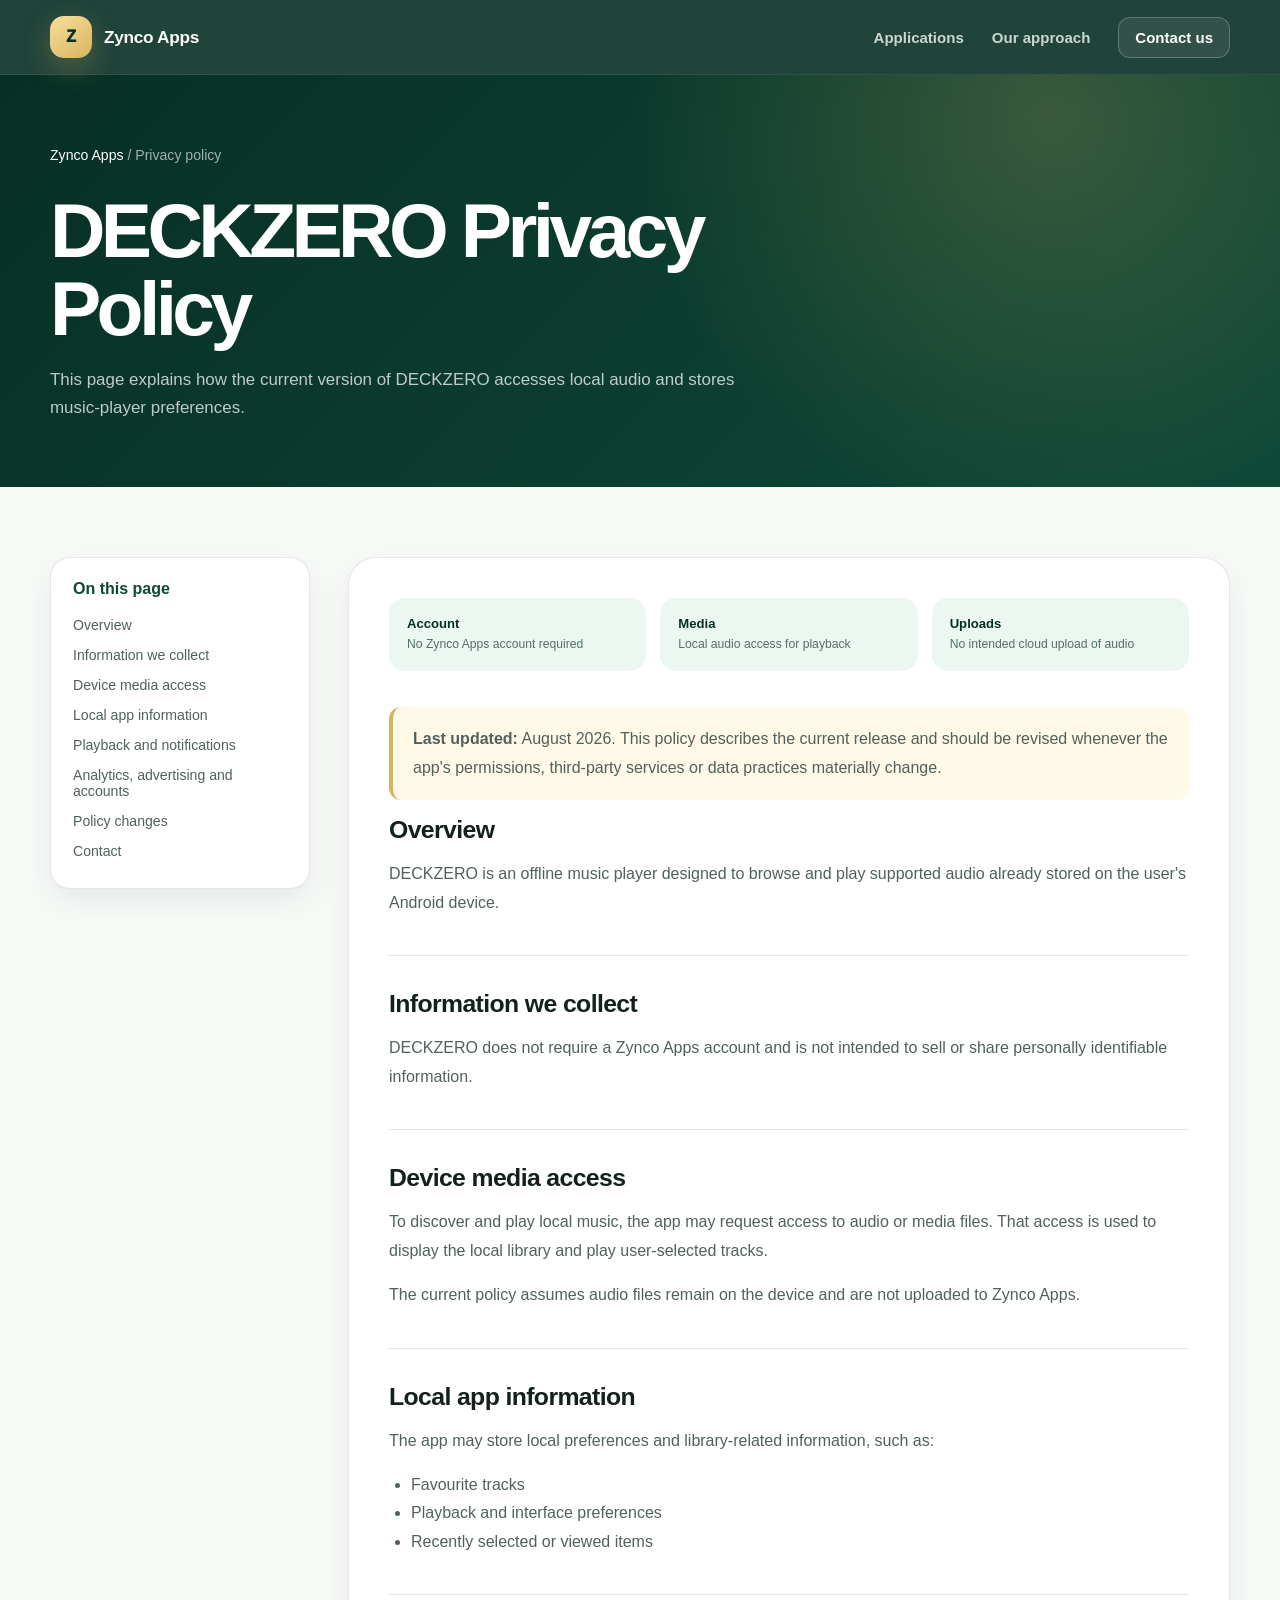
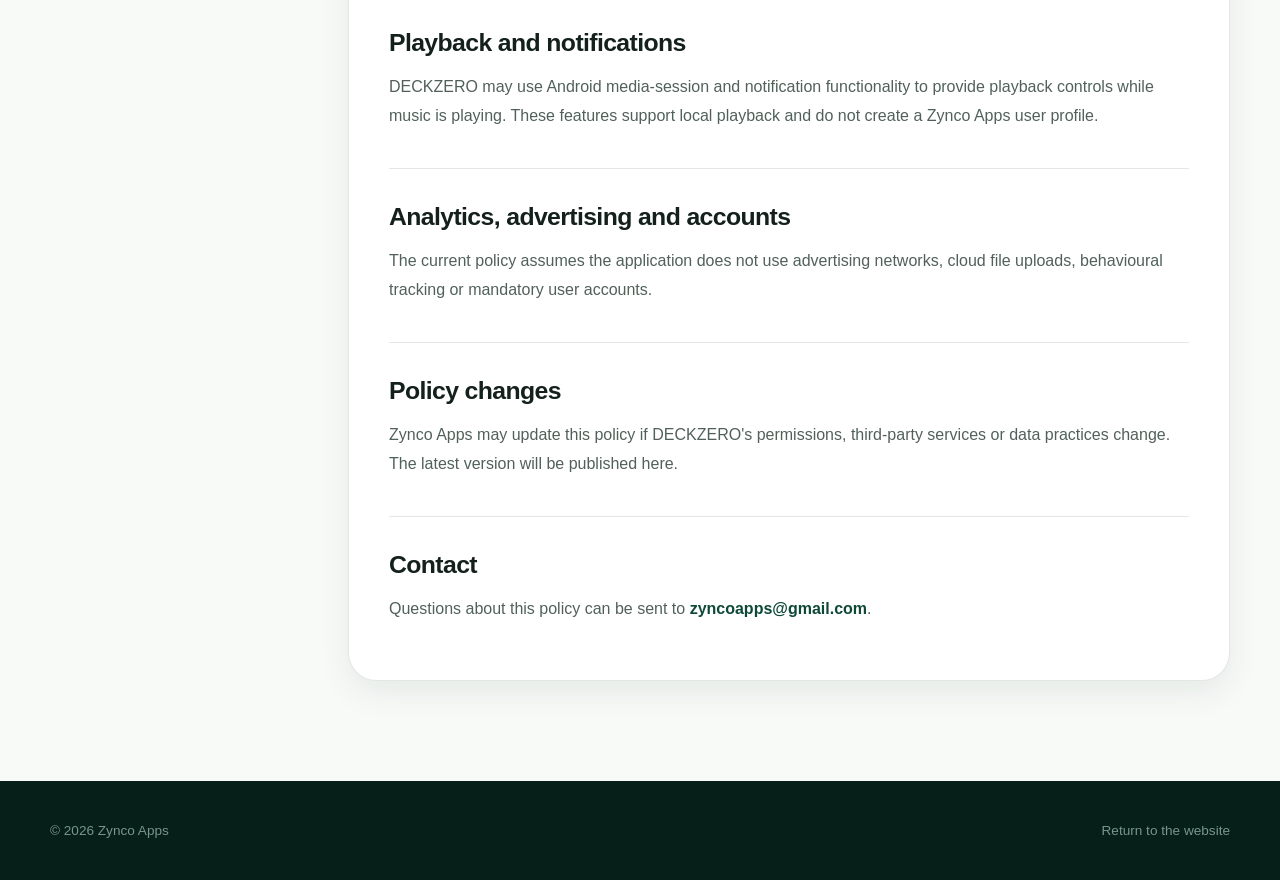
==== deckzero-privacy.html @ dfb7d17c "Create Zynco Apps website" ====
<!DOCTYPE html>
<html lang="en">
<head>
  <meta charset="UTF-8">
  <meta name="viewport" content="width=device-width, initial-scale=1.0">
  <meta name="description" content="Privacy Policy for DECKZERO, published by Zynco Apps.">
  <meta name="theme-color" content="#082f25">
  <title>DECKZERO Privacy Policy | Zynco Apps</title>
  <link rel="stylesheet" href="styles.css">
  <script src="script.js" defer></script>
</head>
<body>
  <header class="site-header">
    <div class="container navbar">
      <a class="brand" href="index.html">
        <span class="brand-mark">Z</span>
        <span class="brand-name">Zynco Apps</span>
      </a>
      <button class="menu-button" type="button" aria-label="Open navigation" aria-expanded="false">☰</button>
      <nav class="nav-links">
        <a href="index.html#apps">Applications</a>
        <a href="index.html#principles">Our approach</a>
        <a class="nav-cta" href="mailto:zyncoapps@gmail.com">Contact us</a>
      </nav>
    </div>
  </header>

  <main>
    <section class="legal-hero">
      <div class="container">
        <div class="breadcrumb"><a href="index.html">Zynco Apps</a> / Privacy policy</div>
        <h1>DECKZERO Privacy Policy</h1>
        <p>This page explains how the current version of DECKZERO accesses local audio and stores music-player preferences.</p>
      </div>
    </section>

    <div class="container legal-layout">
      <aside class="legal-sidebar">
        <strong>On this page</strong>
        <a href="#section-1">Overview</a>
<a href="#section-2">Information we collect</a>
<a href="#section-3">Device media access</a>
<a href="#section-4">Local app information</a>
<a href="#section-5">Playback and notifications</a>
<a href="#section-6">Analytics, advertising and accounts</a>
<a href="#section-7">Policy changes</a>
<a href="#section-8">Contact</a>
      </aside>

      <article class="legal-content">
        <div class="policy-summary">
          <div><strong>Account</strong><span>No Zynco Apps account required</span></div>
<div><strong>Media</strong><span>Local audio access for playback</span></div>
<div><strong>Uploads</strong><span>No intended cloud upload of audio</span></div>
        </div>

        <p class="legal-note">
          <strong>Last updated:</strong> August 2026. This policy describes the current
          release and should be revised whenever the app's permissions, third-party
          services or data practices materially change.
        </p>

        <section id="section-1">
          <h2>Overview</h2>
          
      <p>DECKZERO is an offline music player designed to browse and play supported audio already stored on the user's Android device.</p>
    
        </section>
<section id="section-2">
          <h2>Information we collect</h2>
          
      <p>DECKZERO does not require a Zynco Apps account and is not intended to sell or share personally identifiable information.</p>
    
        </section>
<section id="section-3">
          <h2>Device media access</h2>
          
      <p>To discover and play local music, the app may request access to audio or media files. That access is used to display the local library and play user-selected tracks.</p>
      <p>The current policy assumes audio files remain on the device and are not uploaded to Zynco Apps.</p>
    
        </section>
<section id="section-4">
          <h2>Local app information</h2>
          
      <p>The app may store local preferences and library-related information, such as:</p>
      <ul>
        <li>Favourite tracks</li>
        <li>Playback and interface preferences</li>
        <li>Recently selected or viewed items</li>
      </ul>
    
        </section>
<section id="section-5">
          <h2>Playback and notifications</h2>
          
      <p>DECKZERO may use Android media-session and notification functionality to provide playback controls while music is playing. These features support local playback and do not create a Zynco Apps user profile.</p>
    
        </section>
<section id="section-6">
          <h2>Analytics, advertising and accounts</h2>
          
      <p>The current policy assumes the application does not use advertising networks, cloud file uploads, behavioural tracking or mandatory user accounts.</p>
    
        </section>
<section id="section-7">
          <h2>Policy changes</h2>
          
      <p>Zynco Apps may update this policy if DECKZERO's permissions, third-party services or data practices change. The latest version will be published here.</p>
    
        </section>
<section id="section-8">
          <h2>Contact</h2>
          
      <p>Questions about this policy can be sent to <a class="text-link" href="mailto:zyncoapps@gmail.com">zyncoapps@gmail.com</a>.</p>
    
        </section>
      </article>
    </div>
  </main>

  <footer class="site-footer">
    <div class="container footer-bottom" style="margin-top:0;padding-top:0;border-top:0;">
      <span>© 2026 Zynco Apps</span>
      <span><a href="index.html" style="color:inherit;text-decoration:none;">Return to the website</a></span>
    </div>
  </footer>
</body>
</html>
---- styles.css ----
:root {
  --ink: #14201c;
  --ink-soft: #51615a;
  --paper: #f8faf8;
  --paper-alt: #eef4f0;
  --white: #ffffff;
  --forest: #0e4938;
  --forest-deep: #082f25;
  --mint: #cfeee0;
  --mint-strong: #72c9a4;
  --gold: #d8b45f;
  --gold-soft: #f5e8c4;
  --purple: #7651d1;
  --purple-soft: #e7defd;
  --line: rgba(20, 32, 28, 0.11);
  --shadow-sm: 0 12px 32px rgba(11, 50, 38, 0.08);
  --shadow-lg: 0 30px 80px rgba(11, 50, 38, 0.16);
  --radius-sm: 16px;
  --radius-md: 26px;
  --radius-lg: 38px;
  --container: 1180px;
}

* {
  box-sizing: border-box;
}

html {
  scroll-behavior: smooth;
}

body {
  margin: 0;
  color: var(--ink);
  background: var(--paper);
  font-family:
    Inter, ui-sans-serif, -apple-system, BlinkMacSystemFont, "Segoe UI",
    Roboto, Helvetica, Arial, sans-serif;
  -webkit-font-smoothing: antialiased;
}

body.menu-open {
  overflow: hidden;
}

img {
  max-width: 100%;
  display: block;
}

a {
  color: inherit;
}

button,
a {
  -webkit-tap-highlight-color: transparent;
}

.container {
  width: min(var(--container), calc(100% - 40px));
  margin-inline: auto;
}

.announcement {
  padding: 10px 20px;
  color: #f5fff9;
  background: var(--forest-deep);
  text-align: center;
  font-size: 0.84rem;
  letter-spacing: 0.01em;
}

.announcement strong {
  color: #ffe6a0;
}

.site-header {
  position: sticky;
  top: 0;
  z-index: 50;
  border-bottom: 1px solid rgba(255, 255, 255, 0.08);
  background: rgba(8, 47, 37, 0.9);
  backdrop-filter: blur(18px);
}

.navbar {
  min-height: 74px;
  display: flex;
  align-items: center;
  justify-content: space-between;
  gap: 28px;
}

.brand {
  display: inline-flex;
  align-items: center;
  gap: 12px;
  color: white;
  text-decoration: none;
  font-weight: 850;
  letter-spacing: -0.02em;
}

.brand-mark {
  width: 42px;
  height: 42px;
  display: grid;
  place-items: center;
  border-radius: 14px;
  color: var(--forest-deep);
  background: linear-gradient(145deg, #f7df9b, var(--gold));
  box-shadow: 0 10px 28px rgba(216, 180, 95, 0.28);
  font-weight: 950;
}

.brand-name {
  font-size: 1.08rem;
}

.nav-links {
  display: flex;
  align-items: center;
  gap: 28px;
}

.nav-links a {
  color: rgba(255, 255, 255, 0.78);
  text-decoration: none;
  font-size: 0.94rem;
  font-weight: 650;
}

.nav-links a:hover,
.nav-links a:focus-visible {
  color: white;
}

.nav-cta {
  padding: 11px 16px;
  border: 1px solid rgba(255, 255, 255, 0.22);
  border-radius: 12px;
  color: white !important;
  background: rgba(255, 255, 255, 0.08);
}

.menu-button {
  display: none;
  width: 44px;
  height: 44px;
  border: 1px solid rgba(255, 255, 255, 0.18);
  border-radius: 12px;
  color: white;
  background: rgba(255, 255, 255, 0.06);
  cursor: pointer;
}

.hero {
  position: relative;
  overflow: hidden;
  min-height: 720px;
  padding: 96px 0 88px;
  color: white;
  background:
    radial-gradient(circle at 82% 18%, rgba(216, 180, 95, 0.22), transparent 26rem),
    radial-gradient(circle at 8% 82%, rgba(114, 201, 164, 0.18), transparent 30rem),
    linear-gradient(135deg, #082f25 0%, #0d4938 55%, #0a3b2e 100%);
}

.hero::before,
.hero::after {
  content: "";
  position: absolute;
  border-radius: 999px;
  pointer-events: none;
}

.hero::before {
  width: 520px;
  height: 520px;
  right: -270px;
  top: -180px;
  border: 1px solid rgba(255, 255, 255, 0.1);
  box-shadow:
    0 0 0 70px rgba(255, 255, 255, 0.025),
    0 0 0 140px rgba(255, 255, 255, 0.018);
}

.hero::after {
  width: 340px;
  height: 340px;
  left: -190px;
  bottom: -190px;
  background: rgba(114, 201, 164, 0.09);
}

.hero-grid {
  position: relative;
  z-index: 2;
  display: grid;
  grid-template-columns: minmax(0, 1.05fr) minmax(430px, 0.95fr);
  gap: 70px;
  align-items: center;
}

.kicker {
  display: inline-flex;
  align-items: center;
  gap: 9px;
  padding: 9px 13px;
  border: 1px solid rgba(255, 255, 255, 0.16);
  border-radius: 999px;
  color: #e8fff4;
  background: rgba(255, 255, 255, 0.07);
  font-size: 0.8rem;
  font-weight: 750;
  letter-spacing: 0.08em;
  text-transform: uppercase;
}

.kicker-dot {
  width: 8px;
  height: 8px;
  border-radius: 50%;
  background: #7de1b7;
  box-shadow: 0 0 0 5px rgba(125, 225, 183, 0.12);
}

.hero h1 {
  max-width: 720px;
  margin: 25px 0 22px;
  font-size: clamp(3.2rem, 7vw, 6.35rem);
  line-height: 0.98;
  letter-spacing: -0.065em;
}

.hero h1 span {
  color: #f3d98d;
}

.hero-copy {
  max-width: 670px;
  margin: 0;
  color: rgba(246, 255, 251, 0.75);
  font-size: clamp(1.04rem, 1.5vw, 1.22rem);
  line-height: 1.78;
}

.hero-actions {
  display: flex;
  flex-wrap: wrap;
  gap: 14px;
  margin-top: 34px;
}

.button {
  min-height: 52px;
  display: inline-flex;
  align-items: center;
  justify-content: center;
  gap: 10px;
  padding: 0 21px;
  border-radius: 14px;
  border: 1px solid transparent;
  text-decoration: none;
  font-weight: 800;
  transition: transform 180ms ease, box-shadow 180ms ease, background 180ms ease;
}

.button:hover {
  transform: translateY(-2px);
}

.button-primary {
  color: var(--forest-deep);
  background: linear-gradient(145deg, #f4df9e, var(--gold));
  box-shadow: 0 16px 34px rgba(216, 180, 95, 0.22);
}

.button-secondary {
  color: white;
  border-color: rgba(255, 255, 255, 0.2);
  background: rgba(255, 255, 255, 0.07);
}

.button-dark {
  color: white;
  background: var(--forest);
  box-shadow: var(--shadow-sm);
}

.hero-proof {
  display: flex;
  flex-wrap: wrap;
  gap: 18px 30px;
  margin-top: 38px;
  color: rgba(255, 255, 255, 0.68);
  font-size: 0.88rem;
  font-weight: 650;
}

.hero-proof span {
  display: inline-flex;
  align-items: center;
  gap: 8px;
}

.hero-proof span::before {
  content: "✓";
  width: 21px;
  height: 21px;
  display: grid;
  place-items: center;
  border-radius: 50%;
  color: var(--forest-deep);
  background: #84deb9;
  font-size: 0.72rem;
  font-weight: 900;
}

.device-stage {
  position: relative;
  min-height: 590px;
}

.glow-card {
  position: absolute;
  inset: 34px 12px 20px 35px;
  border: 1px solid rgba(255, 255, 255, 0.12);
  border-radius: 48px;
  background:
    linear-gradient(145deg, rgba(255, 255, 255, 0.13), rgba(255, 255, 255, 0.025)),
    repeating-linear-gradient(120deg, transparent 0 30px, rgba(255, 255, 255, 0.022) 30px 32px);
  box-shadow: 0 34px 90px rgba(0, 0, 0, 0.28);
}

.phone {
  position: absolute;
  width: 245px;
  height: 506px;
  padding: 11px;
  border-radius: 38px;
  background: #101714;
  box-shadow: 0 34px 68px rgba(0, 0, 0, 0.36);
}

.phone::before {
  content: "";
  position: absolute;
  top: 8px;
  left: 50%;
  width: 82px;
  height: 20px;
  transform: translateX(-50%);
  border-radius: 0 0 15px 15px;
  background: #101714;
  z-index: 5;
}

.phone-screen {
  width: 100%;
  height: 100%;
  overflow: hidden;
  border-radius: 29px;
  background: white;
}

.phone-quran {
  left: 8px;
  top: 22px;
  transform: rotate(-6deg);
  z-index: 3;
}

.phone-music {
  right: 0;
  bottom: 4px;
  transform: rotate(7deg);
  z-index: 4;
}

.quran-screen {
  height: 100%;
  color: #1d2b26;
  background: linear-gradient(180deg, #f4fbf7 0%, #ecf6f1 100%);
}

.app-bar {
  min-height: 68px;
  display: flex;
  align-items: center;
  justify-content: space-between;
  padding: 22px 18px 10px;
  color: white;
  background: var(--forest);
  font-size: 0.78rem;
  font-weight: 800;
}

.app-bar small {
  display: block;
  margin-top: 3px;
  color: rgba(255, 255, 255, 0.7);
  font-weight: 550;
}

.round-action {
  width: 32px;
  height: 32px;
  display: grid;
  place-items: center;
  border-radius: 10px;
  background: rgba(255, 255, 255, 0.13);
}

.quran-body {
  padding: 18px;
}

.continue-card {
  padding: 16px;
  border-radius: 18px;
  color: white;
  background:
    radial-gradient(circle at 100% 0%, rgba(255, 255, 255, 0.18), transparent 50%),
    linear-gradient(135deg, #0f5b45, #0b3f31);
}

.continue-card small {
  color: rgba(255, 255, 255, 0.72);
}

.continue-card strong {
  display: block;
  margin: 6px 0 12px;
  font-size: 1.02rem;
}

.progress-track {
  height: 6px;
  overflow: hidden;
  border-radius: 999px;
  background: rgba(255, 255, 255, 0.18);
}

.progress-track span {
  display: block;
  width: 62%;
  height: 100%;
  border-radius: inherit;
  background: #f2d386;
}

.quran-tabs {
  display: grid;
  grid-template-columns: repeat(3, 1fr);
  gap: 7px;
  margin: 16px 0;
}

.quran-tabs span {
  padding: 9px 4px;
  border-radius: 10px;
  text-align: center;
  color: #688078;
  background: white;
  font-size: 0.68rem;
  font-weight: 800;
}

.quran-tabs span:first-child {
  color: white;
  background: var(--forest);
}

.surah-row {
  display: grid;
  grid-template-columns: 34px 1fr auto;
  gap: 10px;
  align-items: center;
  padding: 12px 4px;
  border-bottom: 1px solid #dde9e3;
}

.surah-num {
  width: 30px;
  height: 30px;
  display: grid;
  place-items: center;
  border-radius: 9px;
  color: var(--forest);
  background: #dcefe6;
  font-size: 0.69rem;
  font-weight: 900;
}

.surah-row strong {
  display: block;
  font-size: 0.75rem;
}

.surah-row small {
  color: #84958f;
  font-size: 0.61rem;
}

.arabic-chip {
  color: var(--forest);
  font-size: 0.69rem;
  font-weight: 800;
}

.music-screen {
  position: relative;
  height: 100%;
  overflow: hidden;
  color: white;
  background:
    radial-gradient(circle at 30% 8%, rgba(143, 98, 255, 0.5), transparent 45%),
    linear-gradient(180deg, #24183e 0%, #120f20 66%, #0d0b14 100%);
}

.music-screen::after {
  content: "";
  position: absolute;
  inset: 0;
  background: linear-gradient(transparent 55%, rgba(0, 0, 0, 0.16));
  pointer-events: none;
}

.music-header {
  position: relative;
  z-index: 2;
  display: flex;
  justify-content: space-between;
  padding: 24px 18px 0;
  color: rgba(255, 255, 255, 0.8);
  font-size: 0.68rem;
  font-weight: 750;
}

.album-cover {
  position: relative;
  z-index: 2;
  width: 176px;
  height: 176px;
  margin: 28px auto 24px;
  display: grid;
  place-items: center;
  border-radius: 24px;
  background:
    radial-gradient(circle at 26% 22%, #ffcf6b, transparent 34%),
    linear-gradient(145deg, #8b5cf6, #ec4899 50%, #f97316);
  box-shadow: 0 24px 54px rgba(0, 0, 0, 0.42);
}

.album-cover::before {
  content: "";
  width: 92px;
  height: 92px;
  border: 18px solid rgba(255, 255, 255, 0.88);
  border-radius: 50%;
  box-shadow: inset 0 0 0 12px rgba(27, 16, 46, 0.55);
}

.track-info {
  position: relative;
  z-index: 2;
  padding: 0 22px;
  text-align: center;
}

.track-info strong {
  display: block;
  font-size: 1.12rem;
}

.track-info span {
  display: block;
  margin-top: 6px;
  color: rgba(255, 255, 255, 0.6);
  font-size: 0.72rem;
}

.music-progress {
  position: relative;
  z-index: 2;
  margin: 24px 22px 0;
}

.music-progress .bar {
  height: 4px;
  border-radius: 999px;
  background: rgba(255, 255, 255, 0.18);
}

.music-progress .bar span {
  display: block;
  width: 46%;
  height: 100%;
  border-radius: inherit;
  background: white;
}

.time-row {
  display: flex;
  justify-content: space-between;
  margin-top: 7px;
  color: rgba(255, 255, 255, 0.48);
  font-size: 0.58rem;
}

.player-controls {
  position: relative;
  z-index: 2;
  display: flex;
  align-items: center;
  justify-content: center;
  gap: 24px;
  margin-top: 18px;
  font-size: 1.15rem;
}

.player-controls .play {
  width: 56px;
  height: 56px;
  display: grid;
  place-items: center;
  border-radius: 50%;
  color: #151020;
  background: white;
  font-size: 1.35rem;
}

.floating-badge {
  position: absolute;
  z-index: 8;
  display: flex;
  align-items: center;
  gap: 10px;
  padding: 12px 15px;
  border: 1px solid rgba(255, 255, 255, 0.16);
  border-radius: 16px;
  color: white;
  background: rgba(7, 30, 24, 0.78);
  backdrop-filter: blur(14px);
  box-shadow: 0 18px 35px rgba(0, 0, 0, 0.2);
  font-size: 0.76rem;
  font-weight: 750;
}

.floating-badge strong {
  display: block;
}

.floating-badge small {
  display: block;
  margin-top: 2px;
  color: rgba(255, 255, 255, 0.58);
  font-weight: 550;
}

.badge-one {
  left: -8px;
  bottom: 28px;
}

.badge-two {
  right: -12px;
  top: 92px;
}

.badge-icon {
  width: 34px;
  height: 34px;
  display: grid;
  place-items: center;
  border-radius: 11px;
  color: var(--forest-deep);
  background: #f3d98d;
  font-size: 1rem;
}

.trust-strip {
  position: relative;
  z-index: 5;
  margin-top: -44px;
}

.trust-panel {
  display: grid;
  grid-template-columns: repeat(4, 1fr);
  gap: 1px;
  overflow: hidden;
  border: 1px solid var(--line);
  border-radius: 22px;
  background: var(--line);
  box-shadow: var(--shadow-lg);
}

.trust-item {
  min-height: 116px;
  padding: 24px;
  background: white;
}

.trust-item strong {
  display: block;
  color: var(--forest);
  font-size: 1.05rem;
}

.trust-item span {
  display: block;
  margin-top: 8px;
  color: var(--ink-soft);
  font-size: 0.88rem;
  line-height: 1.55;
}

.section {
  padding: 104px 0;
}

.section-soft {
  background: var(--paper-alt);
}

.section-heading {
  max-width: 760px;
  margin-bottom: 50px;
}

.section-label {
  display: inline-block;
  margin-bottom: 14px;
  color: var(--forest);
  font-size: 0.77rem;
  font-weight: 850;
  letter-spacing: 0.12em;
  text-transform: uppercase;
}

.section-heading h2 {
  margin: 0;
  font-size: clamp(2.25rem, 4.5vw, 4.15rem);
  line-height: 1.06;
  letter-spacing: -0.055em;
}

.section-heading p {
  max-width: 690px;
  margin: 18px 0 0;
  color: var(--ink-soft);
  font-size: 1.07rem;
  line-height: 1.75;
}

.showcase-list {
  display: grid;
  gap: 34px;
}

.app-showcase {
  display: grid;
  grid-template-columns: 0.86fr 1.14fr;
  gap: 60px;
  align-items: center;
  min-height: 540px;
  padding: 56px;
  border: 1px solid var(--line);
  border-radius: var(--radius-lg);
  background: white;
  box-shadow: var(--shadow-sm);
}

.app-showcase.reverse {
  grid-template-columns: 1.14fr 0.86fr;
}

.app-showcase.reverse .app-visual {
  order: 2;
}

.app-showcase.reverse .app-content {
  order: 1;
}

.app-visual {
  position: relative;
  min-height: 430px;
  overflow: hidden;
  border-radius: 31px;
}

.app-visual-quran {
  background:
    radial-gradient(circle at 70% 16%, rgba(255, 255, 255, 0.3), transparent 32%),
    linear-gradient(145deg, #0b4c3a, #0d6b4f);
}

.app-visual-music {
  background:
    radial-gradient(circle at 16% 14%, rgba(255, 255, 255, 0.25), transparent 34%),
    linear-gradient(145deg, #3d286f, #171120 72%);
}

.app-visual::before {
  content: "";
  position: absolute;
  width: 260px;
  height: 260px;
  right: -110px;
  bottom: -120px;
  border-radius: 50%;
  border: 34px solid rgba(255, 255, 255, 0.08);
}

.tilted-device {
  position: absolute;
  width: 215px;
  height: 425px;
  left: 50%;
  top: 50%;
  padding: 9px;
  transform: translate(-50%, -50%) rotate(-4deg);
  border-radius: 34px;
  background: #111915;
  box-shadow: 0 28px 55px rgba(0, 0, 0, 0.28);
}

.app-visual-music .tilted-device {
  transform: translate(-50%, -50%) rotate(5deg);
}

.tilted-device .phone-screen {
  border-radius: 26px;
}

.visual-icon {
  position: absolute;
  left: 34px;
  top: 34px;
  width: 82px;
  height: 82px;
  padding: 7px;
  border-radius: 22px;
  background: rgba(255, 255, 255, 0.96);
  box-shadow: 0 18px 40px rgba(0, 0, 0, 0.17);
}

.visual-icon img {
  width: 100%;
  height: 100%;
  object-fit: cover;
  border-radius: 17px;
}

.visual-chip {
  position: absolute;
  right: 26px;
  bottom: 30px;
  padding: 10px 14px;
  border-radius: 999px;
  color: white;
  background: rgba(0, 0, 0, 0.25);
  backdrop-filter: blur(12px);
  font-size: 0.76rem;
  font-weight: 800;
}

.app-meta {
  display: flex;
  align-items: center;
  flex-wrap: wrap;
  gap: 10px;
  margin-bottom: 18px;
}

.status-pill,
.platform-pill {
  display: inline-flex;
  align-items: center;
  min-height: 34px;
  padding: 0 12px;
  border-radius: 999px;
  font-size: 0.76rem;
  font-weight: 800;
}

.status-pill {
  color: #165d45;
  background: #ddf4e9;
}

.platform-pill {
  color: #52436f;
  background: #eee8fa;
}

.app-content h3 {
  margin: 0;
  font-size: clamp(2.1rem, 4vw, 3.6rem);
  letter-spacing: -0.05em;
}

.app-content > p {
  max-width: 620px;
  margin: 18px 0 0;
  color: var(--ink-soft);
  font-size: 1.05rem;
  line-height: 1.8;
}

.feature-grid {
  display: grid;
  grid-template-columns: repeat(2, minmax(0, 1fr));
  gap: 13px;
  margin-top: 28px;
}

.feature {
  display: flex;
  gap: 11px;
  align-items: flex-start;
  padding: 15px;
  border: 1px solid var(--line);
  border-radius: 15px;
  background: #fbfdfb;
}

.feature-icon {
  width: 31px;
  height: 31px;
  flex: 0 0 auto;
  display: grid;
  place-items: center;
  border-radius: 10px;
  color: var(--forest);
  background: var(--mint);
  font-size: 0.86rem;
  font-weight: 900;
}

.feature strong {
  display: block;
  font-size: 0.9rem;
}

.feature span {
  display: block;
  margin-top: 4px;
  color: var(--ink-soft);
  font-size: 0.77rem;
  line-height: 1.45;
}

.app-actions {
  display: flex;
  flex-wrap: wrap;
  align-items: center;
  gap: 20px;
  margin-top: 30px;
}

.text-link {
  color: var(--forest);
  text-decoration: none;
  font-weight: 800;
}

.text-link:hover {
  text-decoration: underline;
}

.principles-grid {
  display: grid;
  grid-template-columns: repeat(3, minmax(0, 1fr));
  gap: 22px;
}

.principle {
  min-height: 230px;
  padding: 30px;
  border: 1px solid var(--line);
  border-radius: var(--radius-md);
  background: white;
  box-shadow: var(--shadow-sm);
}

.principle-number {
  width: 45px;
  height: 45px;
  display: grid;
  place-items: center;
  margin-bottom: 24px;
  border-radius: 14px;
  color: var(--forest-deep);
  background: linear-gradient(145deg, var(--gold-soft), #f9f1d9);
  font-weight: 900;
}

.principle h3 {
  margin: 0 0 11px;
  font-size: 1.28rem;
}

.principle p {
  margin: 0;
  color: var(--ink-soft);
  line-height: 1.7;
}

.contact-section {
  padding: 50px 0 104px;
  background: var(--paper-alt);
}

.contact-card {
  position: relative;
  overflow: hidden;
  display: grid;
  grid-template-columns: 1fr auto;
  gap: 34px;
  align-items: center;
  padding: 52px;
  border-radius: 34px;
  color: white;
  background:
    radial-gradient(circle at 90% 5%, rgba(216, 180, 95, 0.28), transparent 25rem),
    linear-gradient(135deg, #082f25, #0e503d);
  box-shadow: var(--shadow-lg);
}

.contact-card::after {
  content: "@";
  position: absolute;
  right: 3%;
  bottom: -42%;
  color: rgba(255, 255, 255, 0.04);
  font-size: 19rem;
  font-weight: 900;
  pointer-events: none;
}

.contact-card > * {
  position: relative;
  z-index: 2;
}

.contact-card h2 {
  margin: 0;
  font-size: clamp(2.1rem, 4vw, 3.6rem);
  letter-spacing: -0.05em;
}

.contact-card p {
  max-width: 720px;
  margin: 16px 0 0;
  color: rgba(255, 255, 255, 0.72);
  line-height: 1.75;
}

.site-footer {
  padding: 42px 0;
  color: #b9cec5;
  background: #061f18;
}

.footer-grid {
  display: grid;
  grid-template-columns: 1.2fr 0.8fr 0.8fr;
  gap: 50px;
}

.footer-brand p {
  max-width: 440px;
  margin: 15px 0 0;
  color: #8eaaa0;
  line-height: 1.7;
}

.footer-column strong {
  display: block;
  margin-bottom: 13px;
  color: white;
}

.footer-column a {
  display: block;
  margin-top: 9px;
  color: #9eb6ad;
  text-decoration: none;
}

.footer-column a:hover {
  color: white;
}

.footer-bottom {
  display: flex;
  justify-content: space-between;
  gap: 20px;
  flex-wrap: wrap;
  margin-top: 40px;
  padding-top: 24px;
  border-top: 1px solid rgba(255, 255, 255, 0.1);
  color: #78968b;
  font-size: 0.85rem;
}

/* Privacy pages */
.legal-hero {
  padding: 72px 0 64px;
  color: white;
  background:
    radial-gradient(circle at 82% 10%, rgba(216, 180, 95, 0.22), transparent 26rem),
    linear-gradient(135deg, #082f25, #0e4938);
}

.legal-hero .breadcrumb {
  margin-bottom: 28px;
  color: rgba(255, 255, 255, 0.62);
  font-size: 0.88rem;
}

.legal-hero .breadcrumb a {
  color: white;
  text-decoration: none;
}

.legal-hero h1 {
  margin: 0;
  max-width: 760px;
  font-size: clamp(2.8rem, 6vw, 5rem);
  line-height: 1.02;
  letter-spacing: -0.06em;
}

.legal-hero p {
  max-width: 700px;
  margin: 18px 0 0;
  color: rgba(255, 255, 255, 0.74);
  font-size: 1.06rem;
  line-height: 1.7;
}

.legal-layout {
  display: grid;
  grid-template-columns: 260px minmax(0, 1fr);
  gap: 38px;
  padding: 70px 0 100px;
}

.legal-sidebar {
  position: sticky;
  top: 110px;
  align-self: start;
  padding: 22px;
  border: 1px solid var(--line);
  border-radius: 20px;
  background: white;
  box-shadow: var(--shadow-sm);
}

.legal-sidebar strong {
  display: block;
  margin-bottom: 12px;
  color: var(--forest);
}

.legal-sidebar a {
  display: block;
  padding: 7px 0;
  color: var(--ink-soft);
  text-decoration: none;
  font-size: 0.88rem;
}

.legal-sidebar a:hover {
  color: var(--forest);
}

.legal-content {
  padding: 40px;
  border: 1px solid var(--line);
  border-radius: 28px;
  background: white;
  box-shadow: var(--shadow-sm);
}

.policy-summary {
  display: grid;
  grid-template-columns: repeat(3, 1fr);
  gap: 14px;
  margin-bottom: 36px;
}

.policy-summary div {
  padding: 18px;
  border-radius: 16px;
  color: var(--forest-deep);
  background: #edf7f2;
}

.policy-summary strong {
  display: block;
  font-size: 0.82rem;
}

.policy-summary span {
  display: block;
  margin-top: 5px;
  color: #527068;
  font-size: 0.76rem;
  line-height: 1.4;
}

.legal-content section + section {
  margin-top: 38px;
  padding-top: 34px;
  border-top: 1px solid var(--line);
}

.legal-content h2 {
  margin: 0 0 14px;
  font-size: 1.55rem;
  letter-spacing: -0.025em;
}

.legal-content p,
.legal-content li {
  color: var(--ink-soft);
  line-height: 1.78;
}

.legal-content ul {
  padding-left: 22px;
}

.legal-note {
  padding: 18px 20px;
  border-left: 4px solid var(--gold);
  border-radius: 12px;
  color: #5f512d;
  background: #fff9e8;
  line-height: 1.65;
}

@media (max-width: 1040px) {
  .hero-grid {
    grid-template-columns: 1fr;
  }

  .hero-copy {
    max-width: 760px;
  }

  .device-stage {
    width: min(540px, 100%);
    margin: 0 auto;
  }

  .app-showcase,
  .app-showcase.reverse {
    grid-template-columns: 1fr;
  }

  .app-showcase.reverse .app-visual,
  .app-showcase.reverse .app-content {
    order: initial;
  }

  .trust-panel {
    grid-template-columns: repeat(2, 1fr);
  }
}

@media (max-width: 820px) {
  .menu-button {
    display: grid;
    place-items: center;
  }

  .nav-links {
    position: fixed;
    inset: 75px 16px auto;
    display: none;
    flex-direction: column;
    align-items: stretch;
    gap: 0;
    padding: 14px;
    border: 1px solid rgba(255, 255, 255, 0.12);
    border-radius: 18px;
    background: #0a352a;
    box-shadow: 0 24px 60px rgba(0, 0, 0, 0.34);
  }

  .nav-links.open {
    display: flex;
  }

  .nav-links a {
    padding: 13px;
  }

  .principles-grid,
  .footer-grid {
    grid-template-columns: 1fr;
  }

  .contact-card {
    grid-template-columns: 1fr;
  }

  .legal-layout {
    grid-template-columns: 1fr;
  }

  .legal-sidebar {
    position: static;
  }
}

@media (max-width: 640px) {
  .container {
    width: min(var(--container), calc(100% - 24px));
  }

  .announcement {
    padding-inline: 12px;
    font-size: 0.75rem;
  }

  .hero {
    min-height: auto;
    padding: 68px 0 78px;
  }

  .hero h1 {
    font-size: clamp(3rem, 15vw, 4.4rem);
  }

  .hero-actions .button {
    width: 100%;
  }

  .device-stage {
    min-height: 530px;
    transform: scale(0.9);
    transform-origin: top center;
    margin-bottom: -48px;
  }

  .phone {
    width: 206px;
    height: 430px;
  }

  .phone-quran {
    left: 0;
  }

  .phone-music {
    right: -2px;
  }

  .floating-badge {
    display: none;
  }

  .trust-strip {
    margin-top: -30px;
  }

  .trust-panel {
    grid-template-columns: 1fr;
  }

  .trust-item {
    min-height: auto;
  }

  .section {
    padding: 76px 0;
  }

  .app-showcase {
    min-height: auto;
    padding: 24px;
    gap: 34px;
    border-radius: 28px;
  }

  .app-visual {
    min-height: 390px;
  }

  .feature-grid,
  .policy-summary {
    grid-template-columns: 1fr;
  }

  .app-actions .button {
    width: 100%;
  }

  .contact-card {
    padding: 30px 24px;
  }

  .contact-card .button {
    width: 100%;
  }

  .footer-bottom {
    display: block;
  }

  .footer-bottom span {
    display: block;
    margin-top: 8px;
  }

  .legal-hero {
    padding: 54px 0 50px;
  }

  .legal-content {
    padding: 25px;
  }
}
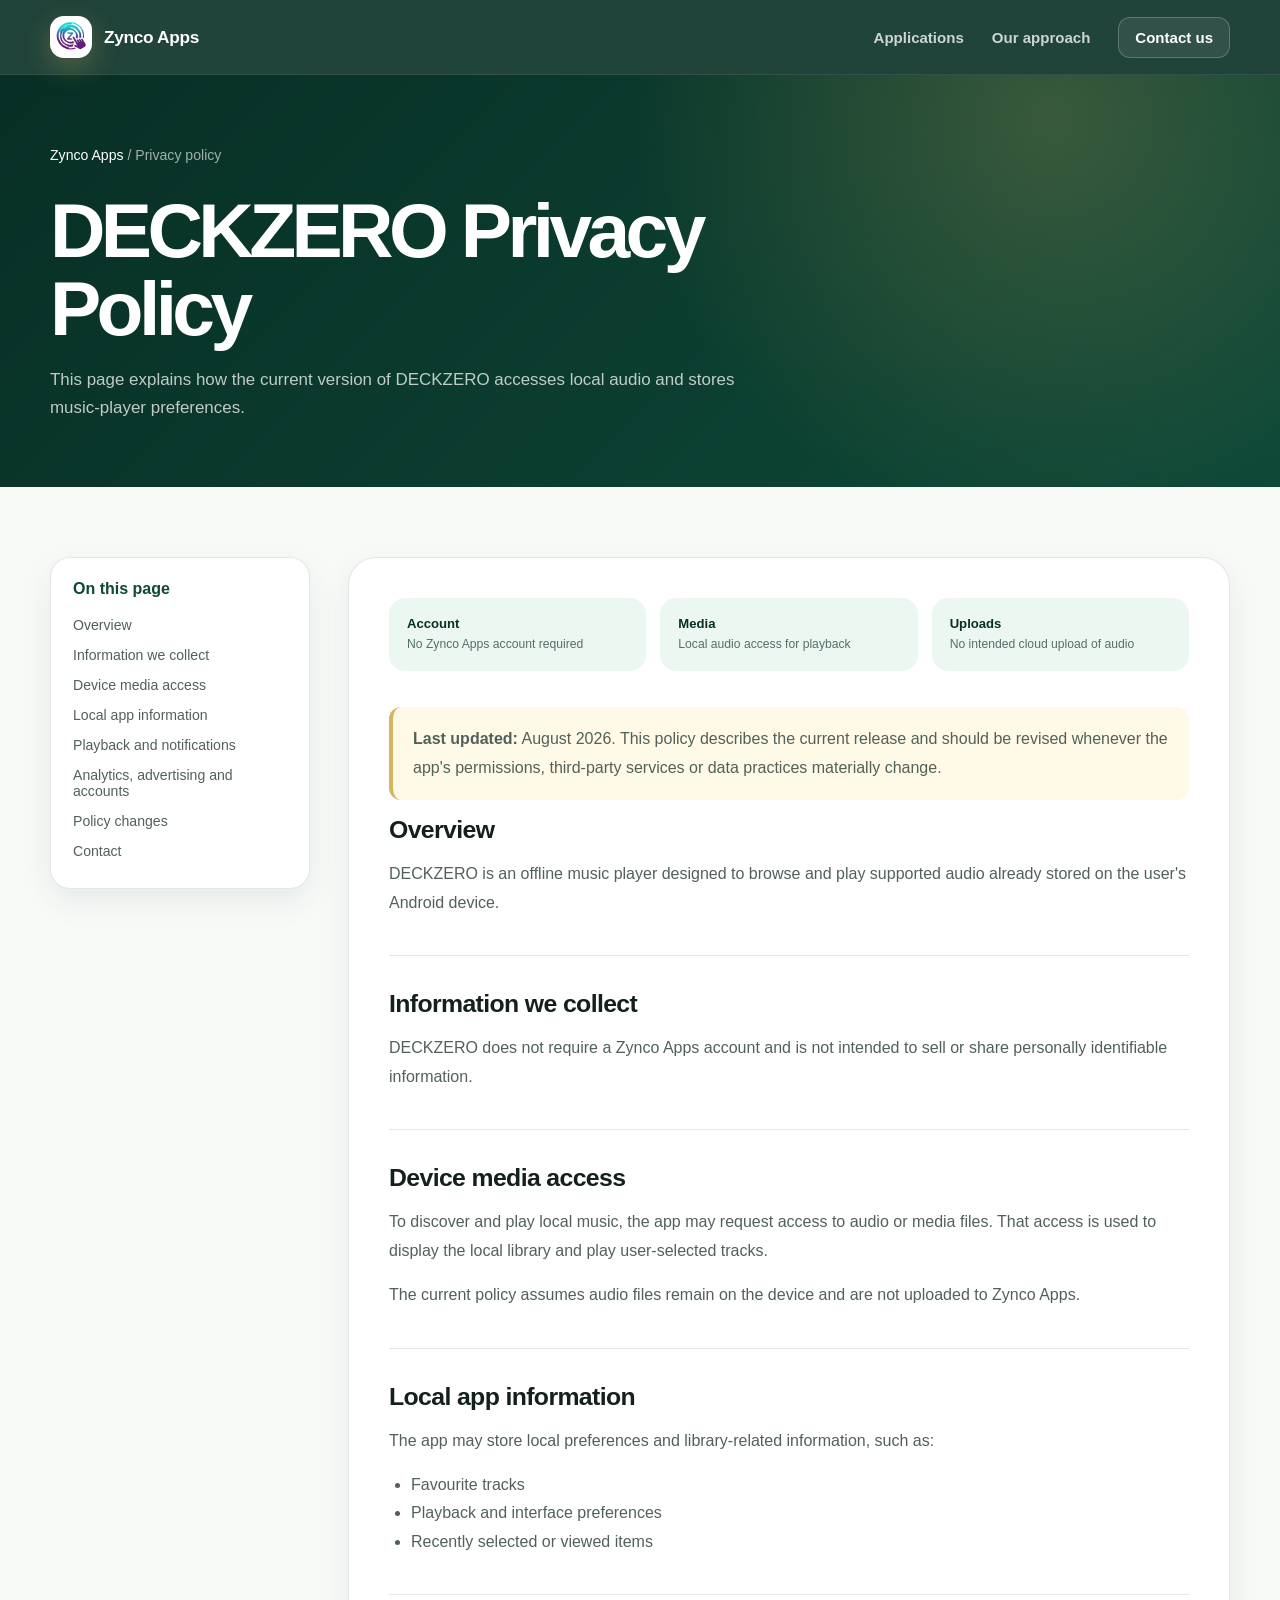
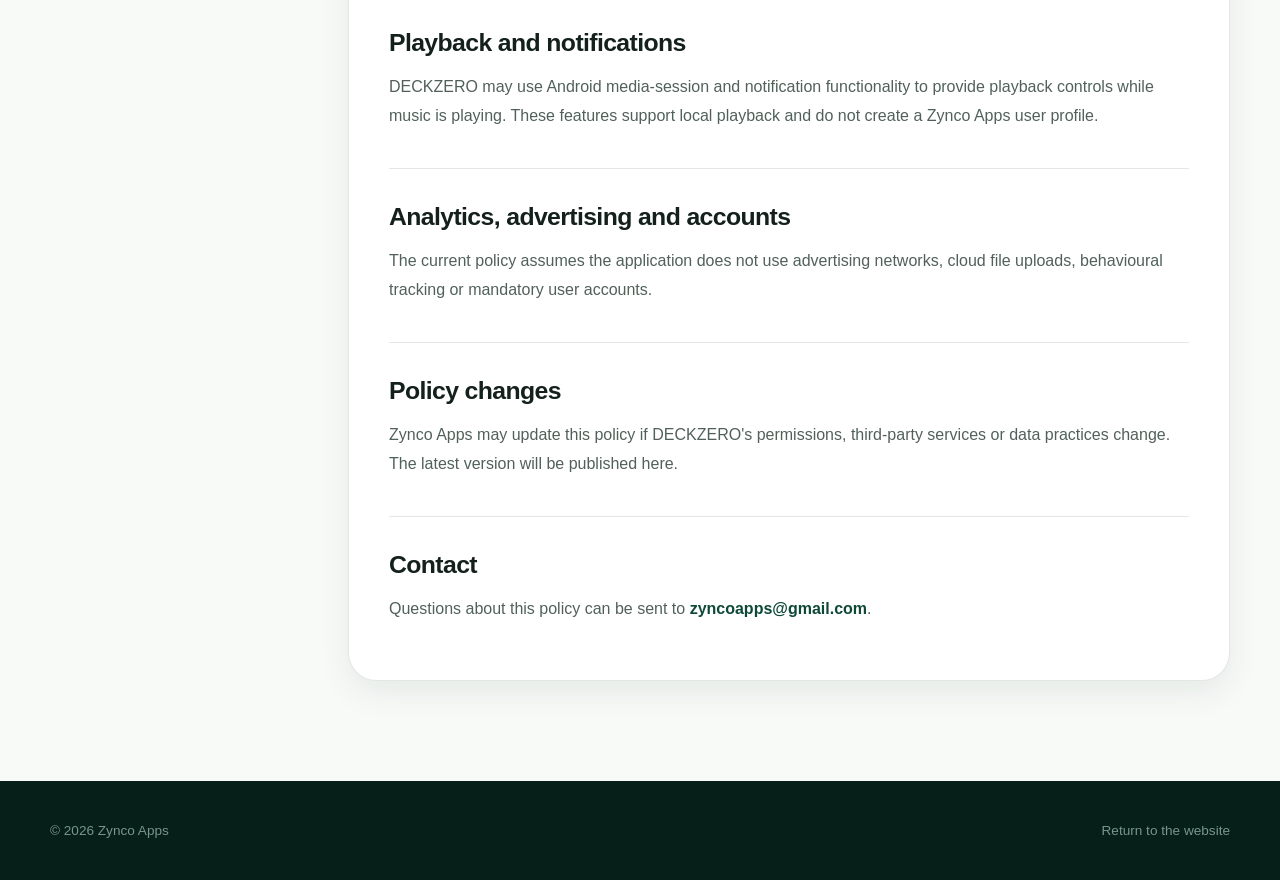
==== commit 5c05e64d: "Add Zynco Apps logo and favicon" ====
--- a/deckzero-privacy.html
+++ b/deckzero-privacy.html
@@ -6,6 +6,8 @@
   <meta name="description" content="Privacy Policy for DECKZERO, published by Zynco Apps.">
   <meta name="theme-color" content="#082f25">
   <title>DECKZERO Privacy Policy | Zynco Apps</title>
+  <link rel="icon" type="image/png" href="assets/zynco-apps-icon.png">
+  <link rel="apple-touch-icon" href="assets/zynco-apps-icon.png">
   <link rel="stylesheet" href="styles.css">
   <script src="script.js" defer></script>
 </head>
@@ -13,7 +15,9 @@
   <header class="site-header">
     <div class="container navbar">
       <a class="brand" href="index.html">
-        <span class="brand-mark">Z</span>
+        <span class="brand-mark">
+          <img src="assets/zynco-apps-icon.png" alt="Zynco Apps logo">
+        </span>
         <span class="brand-name">Zynco Apps</span>
       </a>
       <button class="menu-button" type="button" aria-label="Open navigation" aria-expanded="false">☰</button>
--- a/styles.css
+++ b/styles.css
@@ -107,11 +107,17 @@
   height: 42px;
   display: grid;
   place-items: center;
+  overflow: hidden;
   border-radius: 14px;
-  color: var(--forest-deep);
-  background: linear-gradient(145deg, #f7df9b, var(--gold));
+  background: transparent;
   box-shadow: 0 10px 28px rgba(216, 180, 95, 0.28);
-  font-weight: 950;
+}
+
+.brand-mark img {
+  width: 100%;
+  height: 100%;
+  object-fit: cover;
+  display: block;
 }
 
 .brand-name {
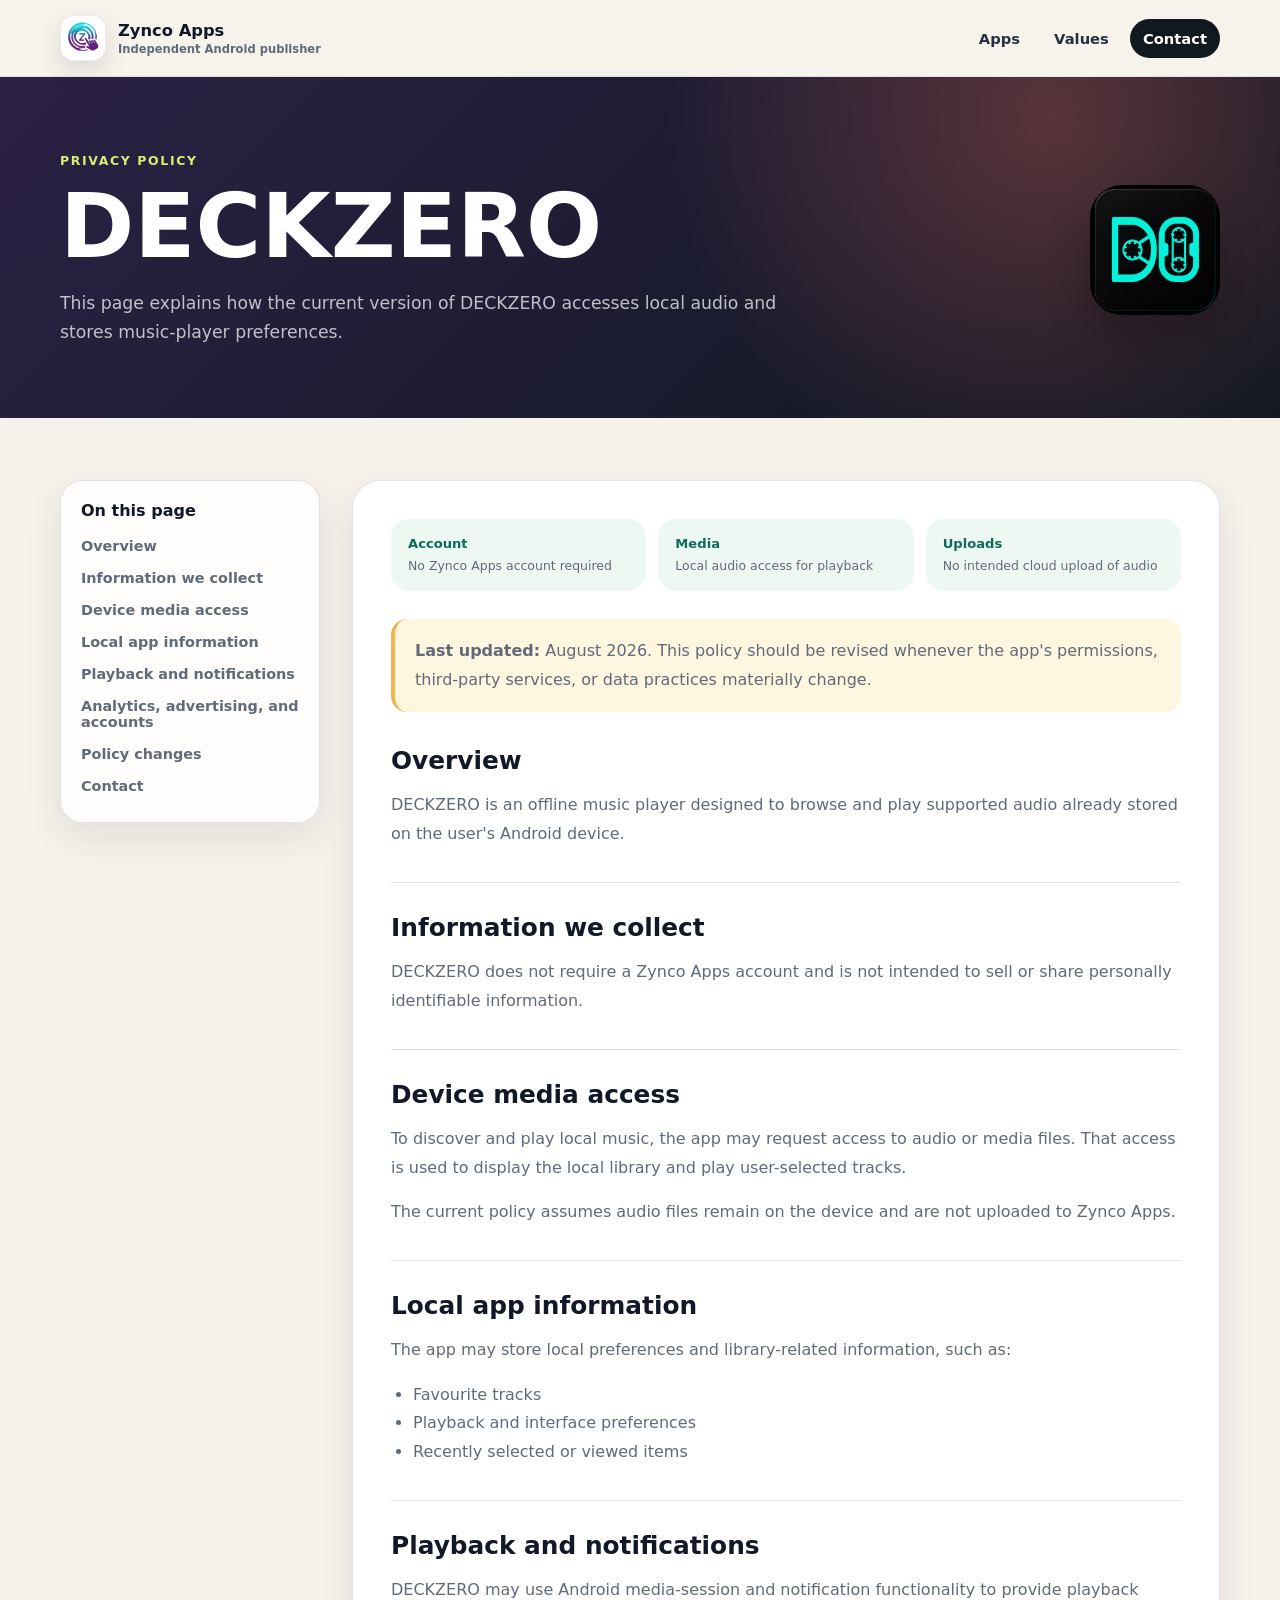
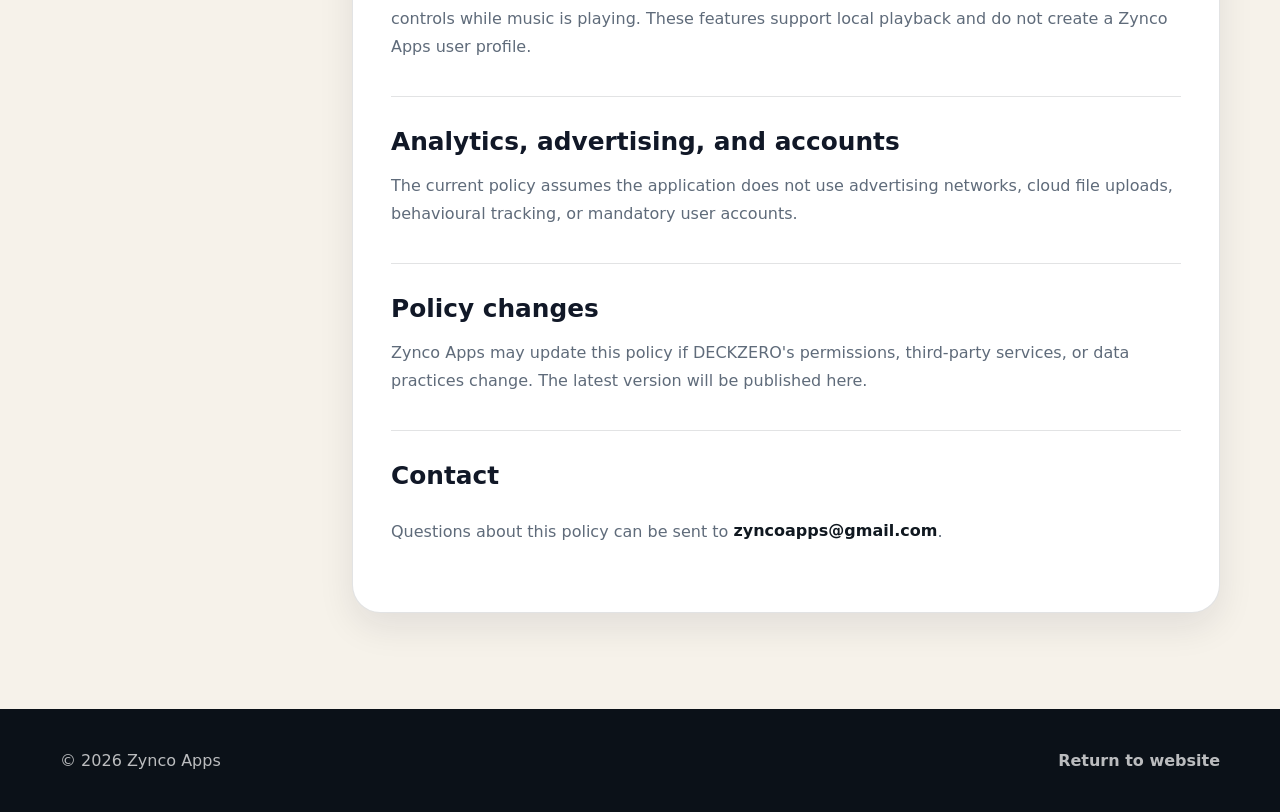
==== commit fd57554d: "Redesign Zynco Apps website" ====
--- a/deckzero-privacy.html
+++ b/deckzero-privacy.html
@@ -4,7 +4,7 @@
   <meta charset="UTF-8">
   <meta name="viewport" content="width=device-width, initial-scale=1.0">
   <meta name="description" content="Privacy Policy for DECKZERO, published by Zynco Apps.">
-  <meta name="theme-color" content="#082f25">
+  <meta name="theme-color" content="#101820">
   <title>DECKZERO Privacy Policy | Zynco Apps</title>
   <link rel="icon" type="image/png" href="assets/zynco-apps-icon.png">
   <link rel="apple-touch-icon" href="assets/zynco-apps-icon.png">
@@ -13,119 +13,107 @@
 </head>
 <body>
   <header class="site-header">
-    <div class="container navbar">
-      <a class="brand" href="index.html">
-        <span class="brand-mark">
-          <img src="assets/zynco-apps-icon.png" alt="Zynco Apps logo">
-        </span>
-        <span class="brand-name">Zynco Apps</span>
+    <div class="container nav-shell">
+      <a class="brand" href="index.html" aria-label="Zynco Apps home">
+        <span class="brand-mark"><img src="assets/zynco-apps-icon.png" alt="Zynco Apps logo"></span>
+        <span><span class="brand-name">Zynco Apps</span><span class="brand-tag">Independent Android publisher</span></span>
       </a>
-      <button class="menu-button" type="button" aria-label="Open navigation" aria-expanded="false">☰</button>
-      <nav class="nav-links">
-        <a href="index.html#apps">Applications</a>
-        <a href="index.html#principles">Our approach</a>
-        <a class="nav-cta" href="mailto:zyncoapps@gmail.com">Contact us</a>
+      <button class="menu-button" type="button" aria-label="Open navigation" aria-expanded="false"><span></span><span></span><span></span></button>
+      <nav class="nav-links" aria-label="Primary navigation">
+        <a href="index.html#apps">Apps</a>
+        <a href="index.html#values">Values</a>
+        <a class="nav-cta" href="mailto:zyncoapps@gmail.com">Contact</a>
       </nav>
     </div>
   </header>
 
   <main>
-    <section class="legal-hero">
-      <div class="container">
-        <div class="breadcrumb"><a href="index.html">Zynco Apps</a> / Privacy policy</div>
-        <h1>DECKZERO Privacy Policy</h1>
-        <p>This page explains how the current version of DECKZERO accesses local audio and stores music-player preferences.</p>
+    <section class="legal-hero deckzero-legal">
+      <div class="container legal-hero-layout">
+        <div>
+          <p class="eyebrow">Privacy policy</p>
+          <h1>DECKZERO</h1>
+          <p>This page explains how the current version of DECKZERO accesses local audio and stores music-player preferences.</p>
+        </div>
+        <img src="assets/deckzero-icon.png" alt="DECKZERO icon">
       </div>
     </section>
 
     <div class="container legal-layout">
       <aside class="legal-sidebar">
         <strong>On this page</strong>
-        <a href="#section-1">Overview</a>
-<a href="#section-2">Information we collect</a>
-<a href="#section-3">Device media access</a>
-<a href="#section-4">Local app information</a>
-<a href="#section-5">Playback and notifications</a>
-<a href="#section-6">Analytics, advertising and accounts</a>
-<a href="#section-7">Policy changes</a>
-<a href="#section-8">Contact</a>
+        <a href="#overview">Overview</a>
+        <a href="#collection">Information we collect</a>
+        <a href="#media">Device media access</a>
+        <a href="#local">Local app information</a>
+        <a href="#playback">Playback and notifications</a>
+        <a href="#third-parties">Analytics, advertising, and accounts</a>
+        <a href="#changes">Policy changes</a>
+        <a href="#contact">Contact</a>
       </aside>
 
       <article class="legal-content">
         <div class="policy-summary">
           <div><strong>Account</strong><span>No Zynco Apps account required</span></div>
-<div><strong>Media</strong><span>Local audio access for playback</span></div>
-<div><strong>Uploads</strong><span>No intended cloud upload of audio</span></div>
+          <div><strong>Media</strong><span>Local audio access for playback</span></div>
+          <div><strong>Uploads</strong><span>No intended cloud upload of audio</span></div>
         </div>
 
-        <p class="legal-note">
-          <strong>Last updated:</strong> August 2026. This policy describes the current
-          release and should be revised whenever the app's permissions, third-party
-          services or data practices materially change.
-        </p>
+        <p class="legal-note"><strong>Last updated:</strong> August 2026. This policy should be revised whenever the app's permissions, third-party services, or data practices materially change.</p>
 
-        <section id="section-1">
+        <section id="overview">
           <h2>Overview</h2>
-          
-      <p>DECKZERO is an offline music player designed to browse and play supported audio already stored on the user's Android device.</p>
-    
+          <p>DECKZERO is an offline music player designed to browse and play supported audio already stored on the user's Android device.</p>
         </section>
-<section id="section-2">
+
+        <section id="collection">
           <h2>Information we collect</h2>
-          
-      <p>DECKZERO does not require a Zynco Apps account and is not intended to sell or share personally identifiable information.</p>
-    
+          <p>DECKZERO does not require a Zynco Apps account and is not intended to sell or share personally identifiable information.</p>
         </section>
-<section id="section-3">
+
+        <section id="media">
           <h2>Device media access</h2>
-          
-      <p>To discover and play local music, the app may request access to audio or media files. That access is used to display the local library and play user-selected tracks.</p>
-      <p>The current policy assumes audio files remain on the device and are not uploaded to Zynco Apps.</p>
-    
+          <p>To discover and play local music, the app may request access to audio or media files. That access is used to display the local library and play user-selected tracks.</p>
+          <p>The current policy assumes audio files remain on the device and are not uploaded to Zynco Apps.</p>
         </section>
-<section id="section-4">
+
+        <section id="local">
           <h2>Local app information</h2>
-          
-      <p>The app may store local preferences and library-related information, such as:</p>
-      <ul>
-        <li>Favourite tracks</li>
-        <li>Playback and interface preferences</li>
-        <li>Recently selected or viewed items</li>
-      </ul>
-    
+          <p>The app may store local preferences and library-related information, such as:</p>
+          <ul>
+            <li>Favourite tracks</li>
+            <li>Playback and interface preferences</li>
+            <li>Recently selected or viewed items</li>
+          </ul>
         </section>
-<section id="section-5">
+
+        <section id="playback">
           <h2>Playback and notifications</h2>
-          
-      <p>DECKZERO may use Android media-session and notification functionality to provide playback controls while music is playing. These features support local playback and do not create a Zynco Apps user profile.</p>
-    
+          <p>DECKZERO may use Android media-session and notification functionality to provide playback controls while music is playing. These features support local playback and do not create a Zynco Apps user profile.</p>
         </section>
-<section id="section-6">
-          <h2>Analytics, advertising and accounts</h2>
-          
-      <p>The current policy assumes the application does not use advertising networks, cloud file uploads, behavioural tracking or mandatory user accounts.</p>
-    
+
+        <section id="third-parties">
+          <h2>Analytics, advertising, and accounts</h2>
+          <p>The current policy assumes the application does not use advertising networks, cloud file uploads, behavioural tracking, or mandatory user accounts.</p>
         </section>
-<section id="section-7">
+
+        <section id="changes">
           <h2>Policy changes</h2>
-          
-      <p>Zynco Apps may update this policy if DECKZERO's permissions, third-party services or data practices change. The latest version will be published here.</p>
-    
+          <p>Zynco Apps may update this policy if DECKZERO's permissions, third-party services, or data practices change. The latest version will be published here.</p>
         </section>
-<section id="section-8">
+
+        <section id="contact">
           <h2>Contact</h2>
-          
-      <p>Questions about this policy can be sent to <a class="text-link" href="mailto:zyncoapps@gmail.com">zyncoapps@gmail.com</a>.</p>
-    
+          <p>Questions about this policy can be sent to <a class="text-link" href="mailto:zyncoapps@gmail.com">zyncoapps@gmail.com</a>.</p>
         </section>
       </article>
     </div>
   </main>
 
   <footer class="site-footer">
-    <div class="container footer-bottom" style="margin-top:0;padding-top:0;border-top:0;">
-      <span>© 2026 Zynco Apps</span>
-      <span><a href="index.html" style="color:inherit;text-decoration:none;">Return to the website</a></span>
+    <div class="container footer-layout compact">
+      <p>&copy; 2026 Zynco Apps</p>
+      <a href="index.html">Return to website</a>
     </div>
   </footer>
 </body>
--- a/styles.css
+++ b/styles.css
@@ -1,24 +1,22 @@
 :root {
-  --ink: #14201c;
-  --ink-soft: #51615a;
-  --paper: #f8faf8;
-  --paper-alt: #eef4f0;
-  --white: #ffffff;
-  --forest: #0e4938;
-  --forest-deep: #082f25;
-  --mint: #cfeee0;
-  --mint-strong: #72c9a4;
-  --gold: #d8b45f;
-  --gold-soft: #f5e8c4;
-  --purple: #7651d1;
-  --purple-soft: #e7defd;
-  --line: rgba(20, 32, 28, 0.11);
-  --shadow-sm: 0 12px 32px rgba(11, 50, 38, 0.08);
-  --shadow-lg: 0 30px 80px rgba(11, 50, 38, 0.16);
-  --radius-sm: 16px;
-  --radius-md: 26px;
-  --radius-lg: 38px;
-  --container: 1180px;
+  --ink: #111827;
+  --muted: #5f6b7a;
+  --paper: #f6f2ea;
+  --paper-2: #ebe4d8;
+  --surface: #ffffff;
+  --night: #101820;
+  --night-2: #1d2938;
+  --green: #0d6b57;
+  --green-2: #19a27f;
+  --lime: #d7ef74;
+  --amber: #f1b44c;
+  --coral: #ef6b5b;
+  --blue: #456de6;
+  --violet: #7d5cff;
+  --line: rgba(17, 24, 39, 0.12);
+  --shadow: 0 22px 60px rgba(17, 24, 39, 0.14);
+  --shadow-soft: 0 14px 36px rgba(17, 24, 39, 0.09);
+  --container: 1160px;
 }
 
 * {
@@ -32,10 +30,10 @@
 body {
   margin: 0;
   color: var(--ink);
-  background: var(--paper);
-  font-family:
-    Inter, ui-sans-serif, -apple-system, BlinkMacSystemFont, "Segoe UI",
-    Roboto, Helvetica, Arial, sans-serif;
+  background:
+    linear-gradient(180deg, rgba(255, 255, 255, 0.52), rgba(255, 255, 255, 0) 360px),
+    var(--paper);
+  font-family: Inter, ui-sans-serif, system-ui, -apple-system, BlinkMacSystemFont, "Segoe UI", Arial, sans-serif;
   -webkit-font-smoothing: antialiased;
 }
 
@@ -44,8 +42,8 @@
 }
 
 img {
+  display: block;
   max-width: 100%;
-  display: block;
 }
 
 a {
@@ -60,32 +58,19 @@
 .container {
   width: min(var(--container), calc(100% - 40px));
   margin-inline: auto;
-}
-
-.announcement {
-  padding: 10px 20px;
-  color: #f5fff9;
-  background: var(--forest-deep);
-  text-align: center;
-  font-size: 0.84rem;
-  letter-spacing: 0.01em;
-}
-
-.announcement strong {
-  color: #ffe6a0;
 }
 
 .site-header {
   position: sticky;
   top: 0;
   z-index: 50;
-  border-bottom: 1px solid rgba(255, 255, 255, 0.08);
-  background: rgba(8, 47, 37, 0.9);
+  background: rgba(246, 242, 234, 0.82);
+  border-bottom: 1px solid rgba(17, 24, 39, 0.08);
   backdrop-filter: blur(18px);
 }
 
-.navbar {
-  min-height: 74px;
+.nav-shell {
+  min-height: 76px;
   display: flex;
   align-items: center;
   justify-content: space-between;
@@ -96,167 +81,147 @@
   display: inline-flex;
   align-items: center;
   gap: 12px;
-  color: white;
+  min-width: 0;
   text-decoration: none;
-  font-weight: 850;
-  letter-spacing: -0.02em;
 }
 
 .brand-mark {
-  width: 42px;
-  height: 42px;
-  display: grid;
-  place-items: center;
+  width: 46px;
+  height: 46px;
+  flex: 0 0 auto;
   overflow: hidden;
+  border: 1px solid rgba(17, 24, 39, 0.08);
   border-radius: 14px;
-  background: transparent;
-  box-shadow: 0 10px 28px rgba(216, 180, 95, 0.28);
+  background: white;
+  box-shadow: 0 10px 24px rgba(17, 24, 39, 0.12);
 }
 
 .brand-mark img {
   width: 100%;
   height: 100%;
   object-fit: cover;
+}
+
+.brand-name,
+.brand-tag {
   display: block;
 }
 
 .brand-name {
-  font-size: 1.08rem;
+  font-size: 1.02rem;
+  font-weight: 850;
+  letter-spacing: 0;
+}
+
+.brand-tag {
+  margin-top: 2px;
+  color: var(--muted);
+  font-size: 0.72rem;
+  font-weight: 700;
 }
 
 .nav-links {
   display: flex;
   align-items: center;
-  gap: 28px;
+  gap: 8px;
 }
 
 .nav-links a {
-  color: rgba(255, 255, 255, 0.78);
+  padding: 11px 13px;
+  border-radius: 999px;
+  color: #253142;
   text-decoration: none;
-  font-size: 0.94rem;
-  font-weight: 650;
+  font-size: 0.92rem;
+  font-weight: 800;
 }
 
 .nav-links a:hover,
 .nav-links a:focus-visible {
+  background: rgba(17, 24, 39, 0.07);
+}
+
+.nav-links .nav-cta {
   color: white;
-}
-
-.nav-cta {
-  padding: 11px 16px;
-  border: 1px solid rgba(255, 255, 255, 0.22);
-  border-radius: 12px;
-  color: white !important;
-  background: rgba(255, 255, 255, 0.08);
+  background: var(--night);
 }
 
 .menu-button {
   display: none;
   width: 44px;
   height: 44px;
-  border: 1px solid rgba(255, 255, 255, 0.18);
+  place-items: center;
+  padding: 0;
+  border: 1px solid var(--line);
   border-radius: 12px;
-  color: white;
-  background: rgba(255, 255, 255, 0.06);
+  background: white;
   cursor: pointer;
+}
+
+.menu-button span {
+  width: 18px;
+  height: 2px;
+  display: block;
+  margin: 3px 0;
+  border-radius: 999px;
+  background: var(--ink);
 }
 
 .hero {
   position: relative;
   overflow: hidden;
-  min-height: 720px;
-  padding: 96px 0 88px;
-  color: white;
-  background:
-    radial-gradient(circle at 82% 18%, rgba(216, 180, 95, 0.22), transparent 26rem),
-    radial-gradient(circle at 8% 82%, rgba(114, 201, 164, 0.18), transparent 30rem),
-    linear-gradient(135deg, #082f25 0%, #0d4938 55%, #0a3b2e 100%);
-}
-
-.hero::before,
-.hero::after {
+  padding: 88px 0 74px;
+}
+
+.hero::before {
   content: "";
   position: absolute;
-  border-radius: 999px;
+  inset: 0;
+  background:
+    radial-gradient(circle at 16% 20%, rgba(25, 162, 127, 0.2), transparent 26rem),
+    radial-gradient(circle at 82% 15%, rgba(239, 107, 91, 0.18), transparent 24rem),
+    linear-gradient(115deg, rgba(16, 24, 32, 0.04), rgba(69, 109, 230, 0.08));
   pointer-events: none;
 }
 
-.hero::before {
-  width: 520px;
-  height: 520px;
-  right: -270px;
-  top: -180px;
-  border: 1px solid rgba(255, 255, 255, 0.1);
-  box-shadow:
-    0 0 0 70px rgba(255, 255, 255, 0.025),
-    0 0 0 140px rgba(255, 255, 255, 0.018);
-}
-
-.hero::after {
-  width: 340px;
-  height: 340px;
-  left: -190px;
-  bottom: -190px;
-  background: rgba(114, 201, 164, 0.09);
-}
-
-.hero-grid {
+.hero-layout {
   position: relative;
-  z-index: 2;
-  display: grid;
-  grid-template-columns: minmax(0, 1.05fr) minmax(430px, 0.95fr);
-  gap: 70px;
-  align-items: center;
-}
-
-.kicker {
-  display: inline-flex;
-  align-items: center;
-  gap: 9px;
-  padding: 9px 13px;
-  border: 1px solid rgba(255, 255, 255, 0.16);
-  border-radius: 999px;
-  color: #e8fff4;
-  background: rgba(255, 255, 255, 0.07);
-  font-size: 0.8rem;
-  font-weight: 750;
-  letter-spacing: 0.08em;
+  display: grid;
+  grid-template-columns: minmax(0, 0.94fr) minmax(420px, 1.06fr);
+  gap: 58px;
+  align-items: center;
+}
+
+.eyebrow {
+  margin: 0 0 15px;
+  color: var(--green);
+  font-size: 0.78rem;
+  font-weight: 900;
+  letter-spacing: 0.13em;
   text-transform: uppercase;
 }
 
-.kicker-dot {
-  width: 8px;
-  height: 8px;
-  border-radius: 50%;
-  background: #7de1b7;
-  box-shadow: 0 0 0 5px rgba(125, 225, 183, 0.12);
-}
-
-.hero h1 {
-  max-width: 720px;
-  margin: 25px 0 22px;
-  font-size: clamp(3.2rem, 7vw, 6.35rem);
-  line-height: 0.98;
-  letter-spacing: -0.065em;
-}
-
-.hero h1 span {
-  color: #f3d98d;
-}
-
-.hero-copy {
-  max-width: 670px;
+.hero-copy h1 {
+  max-width: 760px;
   margin: 0;
-  color: rgba(246, 255, 251, 0.75);
-  font-size: clamp(1.04rem, 1.5vw, 1.22rem);
-  line-height: 1.78;
-}
-
-.hero-actions {
+  font-size: clamp(3.8rem, 8vw, 6.8rem);
+  line-height: 0.94;
+  letter-spacing: 0;
+}
+
+.hero-copy > p:not(.eyebrow) {
+  max-width: 650px;
+  margin: 26px 0 0;
+  color: #495464;
+  font-size: clamp(1.05rem, 1.6vw, 1.24rem);
+  line-height: 1.75;
+}
+
+.hero-actions,
+.card-actions {
   display: flex;
   flex-wrap: wrap;
-  gap: 14px;
-  margin-top: 34px;
+  gap: 13px;
+  margin-top: 32px;
 }
 
 .button {
@@ -264,12 +229,11 @@
   display: inline-flex;
   align-items: center;
   justify-content: center;
-  gap: 10px;
-  padding: 0 21px;
+  padding: 0 20px;
+  border: 1px solid transparent;
   border-radius: 14px;
-  border: 1px solid transparent;
   text-decoration: none;
-  font-weight: 800;
+  font-weight: 900;
   transition: transform 180ms ease, box-shadow 180ms ease, background 180ms ease;
 }
 
@@ -278,965 +242,838 @@
 }
 
 .button-primary {
-  color: var(--forest-deep);
-  background: linear-gradient(145deg, #f4df9e, var(--gold));
-  box-shadow: 0 16px 34px rgba(216, 180, 95, 0.22);
+  color: white;
+  background: var(--night);
+  box-shadow: 0 18px 36px rgba(16, 24, 32, 0.22);
 }
 
 .button-secondary {
-  color: white;
-  border-color: rgba(255, 255, 255, 0.2);
-  background: rgba(255, 255, 255, 0.07);
+  color: var(--night);
+  border-color: rgba(17, 24, 39, 0.16);
+  background: rgba(255, 255, 255, 0.62);
 }
 
 .button-dark {
   color: white;
-  background: var(--forest);
-  box-shadow: var(--shadow-sm);
-}
-
-.hero-proof {
-  display: flex;
-  flex-wrap: wrap;
-  gap: 18px 30px;
-  margin-top: 38px;
-  color: rgba(255, 255, 255, 0.68);
-  font-size: 0.88rem;
-  font-weight: 650;
-}
-
-.hero-proof span {
-  display: inline-flex;
-  align-items: center;
-  gap: 8px;
-}
-
-.hero-proof span::before {
-  content: "✓";
-  width: 21px;
-  height: 21px;
+  background: var(--green);
+  box-shadow: var(--shadow-soft);
+}
+
+.hero-visual {
+  min-height: 630px;
   display: grid;
   place-items: center;
-  border-radius: 50%;
-  color: var(--forest-deep);
-  background: #84deb9;
-  font-size: 0.72rem;
-  font-weight: 900;
-}
-
-.device-stage {
+}
+
+.product-orbit {
   position: relative;
-  min-height: 590px;
-}
-
-.glow-card {
-  position: absolute;
-  inset: 34px 12px 20px 35px;
-  border: 1px solid rgba(255, 255, 255, 0.12);
-  border-radius: 48px;
-  background:
-    linear-gradient(145deg, rgba(255, 255, 255, 0.13), rgba(255, 255, 255, 0.025)),
-    repeating-linear-gradient(120deg, transparent 0 30px, rgba(255, 255, 255, 0.022) 30px 32px);
-  box-shadow: 0 34px 90px rgba(0, 0, 0, 0.28);
-}
-
-.phone {
-  position: absolute;
-  width: 245px;
-  height: 506px;
-  padding: 11px;
-  border-radius: 38px;
-  background: #101714;
-  box-shadow: 0 34px 68px rgba(0, 0, 0, 0.36);
-}
-
-.phone::before {
+  width: min(100%, 570px);
+  min-height: 600px;
+  display: grid;
+  place-items: center;
+}
+
+.product-orbit::before {
   content: "";
   position: absolute;
-  top: 8px;
-  left: 50%;
-  width: 82px;
-  height: 20px;
-  transform: translateX(-50%);
-  border-radius: 0 0 15px 15px;
-  background: #101714;
-  z-index: 5;
-}
-
-.phone-screen {
-  width: 100%;
-  height: 100%;
-  overflow: hidden;
-  border-radius: 29px;
+  width: 470px;
+  height: 470px;
+  border: 1px solid rgba(17, 24, 39, 0.08);
+  border-radius: 50%;
+  background:
+    conic-gradient(from 140deg, rgba(215, 239, 116, 0.4), rgba(239, 107, 91, 0.2), rgba(69, 109, 230, 0.26), rgba(215, 239, 116, 0.4));
+  filter: blur(0.2px);
+}
+
+.phone-mockup {
+  position: relative;
+  z-index: 2;
+  width: 304px;
+  min-height: 570px;
+  padding: 18px;
+  border: 10px solid #151c26;
+  border-radius: 42px;
+  background: #f8fafc;
+  box-shadow: var(--shadow);
+}
+
+.phone-top {
+  min-height: 110px;
+  padding: 25px 20px;
+  border-radius: 27px;
+  color: white;
+  background:
+    radial-gradient(circle at 90% 0%, rgba(215, 239, 116, 0.36), transparent 40%),
+    linear-gradient(135deg, #101820, #263547);
+}
+
+.phone-top span,
+.phone-top small {
+  display: block;
+}
+
+.phone-top span {
+  font-size: 1.32rem;
+  font-weight: 900;
+}
+
+.phone-top small {
+  margin-top: 8px;
+  color: rgba(255, 255, 255, 0.66);
+  font-weight: 750;
+}
+
+.app-stack {
+  display: grid;
+  gap: 12px;
+  margin-top: 18px;
+}
+
+.mini-app {
+  display: grid;
+  grid-template-columns: 54px 1fr;
+  gap: 12px;
+  align-items: center;
+  padding: 13px;
+  border: 1px solid rgba(17, 24, 39, 0.08);
+  border-radius: 22px;
   background: white;
 }
 
-.phone-quran {
-  left: 8px;
-  top: 22px;
-  transform: rotate(-6deg);
-  z-index: 3;
-}
-
-.phone-music {
-  right: 0;
-  bottom: 4px;
-  transform: rotate(7deg);
-  z-index: 4;
-}
-
-.quran-screen {
-  height: 100%;
-  color: #1d2b26;
-  background: linear-gradient(180deg, #f4fbf7 0%, #ecf6f1 100%);
-}
-
-.app-bar {
-  min-height: 68px;
-  display: flex;
-  align-items: center;
-  justify-content: space-between;
-  padding: 22px 18px 10px;
+.mini-app.dark {
   color: white;
-  background: var(--forest);
+  background: #1b142f;
+}
+
+.mini-app img {
+  width: 54px;
+  height: 54px;
+  border-radius: 16px;
+  object-fit: cover;
+}
+
+.mini-app strong,
+.mini-app span {
+  display: block;
+}
+
+.mini-app strong {
+  font-size: 0.92rem;
+}
+
+.mini-app span {
+  margin-top: 4px;
+  color: var(--muted);
+  font-size: 0.78rem;
+  font-weight: 750;
+}
+
+.mini-app.dark span {
+  color: rgba(255, 255, 255, 0.62);
+}
+
+.phone-panel {
+  margin-top: 18px;
+  padding: 18px;
+  border-radius: 24px;
+  background: #e9f7ef;
+}
+
+.phone-panel span,
+.phone-panel strong {
+  display: block;
+}
+
+.phone-panel span {
+  color: #477062;
   font-size: 0.78rem;
   font-weight: 800;
 }
 
-.app-bar small {
-  display: block;
-  margin-top: 3px;
-  color: rgba(255, 255, 255, 0.7);
-  font-weight: 550;
-}
-
-.round-action {
-  width: 32px;
-  height: 32px;
+.phone-panel strong {
+  margin-top: 8px;
+  font-size: 1.45rem;
+}
+
+.preview-card {
+  position: absolute;
+  z-index: 3;
+  width: 260px;
+  display: grid;
+  grid-template-columns: 58px 1fr;
+  gap: 13px;
+  align-items: center;
+  padding: 14px;
+  border: 1px solid rgba(255, 255, 255, 0.7);
+  border-radius: 22px;
+  background: rgba(255, 255, 255, 0.84);
+  box-shadow: var(--shadow-soft);
+  backdrop-filter: blur(16px);
+}
+
+.preview-card img {
+  width: 58px;
+  height: 58px;
+  border-radius: 17px;
+  object-fit: cover;
+}
+
+.preview-card span,
+.preview-card strong {
+  display: block;
+}
+
+.preview-card span {
+  font-weight: 900;
+}
+
+.preview-card strong {
+  margin-top: 5px;
+  color: var(--muted);
+  font-size: 0.76rem;
+  line-height: 1.35;
+}
+
+.preview-quran {
+  top: 42px;
+  left: 0;
+}
+
+.preview-deckzero {
+  right: 0;
+  bottom: 70px;
+}
+
+.stats-band {
+  padding: 0 0 42px;
+}
+
+.stats-grid {
+  display: grid;
+  grid-template-columns: repeat(4, 1fr);
+  overflow: hidden;
+  border: 1px solid var(--line);
+  border-radius: 28px;
+  background: white;
+  box-shadow: var(--shadow-soft);
+}
+
+.stats-grid div {
+  min-height: 116px;
+  padding: 26px;
+  border-right: 1px solid var(--line);
+}
+
+.stats-grid div:last-child {
+  border-right: 0;
+}
+
+.stats-grid strong,
+.stats-grid span {
+  display: block;
+}
+
+.stats-grid strong {
+  font-size: 1.38rem;
+}
+
+.stats-grid span {
+  margin-top: 8px;
+  color: var(--muted);
+  font-weight: 750;
+}
+
+.section {
+  padding: 92px 0;
+}
+
+.section-heading {
+  max-width: 760px;
+  margin-bottom: 42px;
+}
+
+.section-heading h2 {
+  margin: 0;
+  font-size: clamp(2.4rem, 5vw, 4.5rem);
+  line-height: 1;
+  letter-spacing: 0;
+}
+
+.app-grid {
+  display: grid;
+  gap: 26px;
+}
+
+.app-card {
+  display: grid;
+  grid-template-columns: minmax(320px, 0.92fr) minmax(0, 1.08fr);
+  gap: 48px;
+  align-items: center;
+  padding: 38px;
+  border: 1px solid var(--line);
+  border-radius: 34px;
+  background: rgba(255, 255, 255, 0.82);
+  box-shadow: var(--shadow-soft);
+}
+
+.app-card-media {
+  position: relative;
+  min-height: 460px;
+  overflow: hidden;
   display: grid;
   place-items: center;
-  border-radius: 10px;
-  background: rgba(255, 255, 255, 0.13);
-}
-
-.quran-body {
+  border-radius: 28px;
+}
+
+.quran-card .app-card-media {
+  background:
+    radial-gradient(circle at 20% 15%, rgba(215, 239, 116, 0.36), transparent 28%),
+    linear-gradient(135deg, #0f5f4d, #0d2f35);
+}
+
+.deckzero-card .app-card-media {
+  background:
+    radial-gradient(circle at 80% 12%, rgba(239, 107, 91, 0.38), transparent 26%),
+    linear-gradient(135deg, #2b2144, #111827 72%);
+}
+
+.app-icon {
+  position: absolute;
+  left: 26px;
+  top: 26px;
+  width: 82px;
+  height: 82px;
+  z-index: 3;
+  border-radius: 24px;
+  object-fit: cover;
+  box-shadow: 0 18px 36px rgba(0, 0, 0, 0.24);
+}
+
+.screen-preview {
+  position: relative;
+  width: min(72%, 260px);
+  min-height: 380px;
   padding: 18px;
-}
-
-.continue-card {
-  padding: 16px;
-  border-radius: 18px;
+  border: 9px solid #111827;
+  border-radius: 34px;
+  box-shadow: 0 26px 58px rgba(0, 0, 0, 0.34);
+}
+
+.quran-preview {
+  color: #15342c;
+  background: #f2fbf6;
+}
+
+.deckzero-preview {
   color: white;
   background:
-    radial-gradient(circle at 100% 0%, rgba(255, 255, 255, 0.18), transparent 50%),
-    linear-gradient(135deg, #0f5b45, #0b3f31);
-}
-
-.continue-card small {
-  color: rgba(255, 255, 255, 0.72);
-}
-
-.continue-card strong {
-  display: block;
-  margin: 6px 0 12px;
-  font-size: 1.02rem;
-}
-
-.progress-track {
+    radial-gradient(circle at 50% 18%, rgba(125, 92, 255, 0.55), transparent 38%),
+    linear-gradient(180deg, #201638, #0d0f18);
+}
+
+.screen-bar {
+  display: flex;
+  justify-content: space-between;
+  margin-bottom: 18px;
+}
+
+.screen-bar span {
+  display: block;
+  height: 10px;
+  border-radius: 999px;
+  background: currentColor;
+  opacity: 0.24;
+}
+
+.screen-bar span:first-child {
+  width: 68px;
+}
+
+.screen-bar span:last-child {
+  width: 30px;
+}
+
+.reading-card {
+  padding: 18px;
+  border-radius: 20px;
+  color: white;
+  background: linear-gradient(135deg, #0d6b57, #153c35);
+}
+
+.reading-card small,
+.reading-card strong,
+.progress {
+  display: block;
+}
+
+.reading-card small {
+  color: rgba(255, 255, 255, 0.7);
+  font-weight: 750;
+}
+
+.reading-card strong {
+  margin: 8px 0 14px;
+}
+
+.progress,
+.music-line {
   height: 6px;
   overflow: hidden;
   border-radius: 999px;
-  background: rgba(255, 255, 255, 0.18);
-}
-
-.progress-track span {
+  background: rgba(255, 255, 255, 0.2);
+}
+
+.progress i,
+.music-line i {
   display: block;
   width: 62%;
   height: 100%;
   border-radius: inherit;
-  background: #f2d386;
-}
-
-.quran-tabs {
-  display: grid;
-  grid-template-columns: repeat(3, 1fr);
-  gap: 7px;
-  margin: 16px 0;
-}
-
-.quran-tabs span {
-  padding: 9px 4px;
-  border-radius: 10px;
-  text-align: center;
-  color: #688078;
+  background: var(--lime);
+}
+
+.list-row {
+  display: grid;
+  grid-template-columns: 34px 1fr;
+  gap: 10px;
+  align-items: center;
+  margin-top: 12px;
+  padding: 12px;
+  border-radius: 16px;
   background: white;
-  font-size: 0.68rem;
+  font-size: 0.88rem;
   font-weight: 800;
 }
 
-.quran-tabs span:first-child {
-  color: white;
-  background: var(--forest);
-}
-
-.surah-row {
-  display: grid;
-  grid-template-columns: 34px 1fr auto;
-  gap: 10px;
-  align-items: center;
-  padding: 12px 4px;
-  border-bottom: 1px solid #dde9e3;
-}
-
-.surah-num {
+.list-row b {
   width: 30px;
   height: 30px;
   display: grid;
   place-items: center;
-  border-radius: 9px;
-  color: var(--forest);
-  background: #dcefe6;
-  font-size: 0.69rem;
+  border-radius: 10px;
+  color: var(--green);
+  background: #dff3e9;
+  font-size: 0.72rem;
+}
+
+.album-art {
+  width: 172px;
+  height: 172px;
+  margin: 22px auto;
+  border-radius: 28px;
+  background:
+    radial-gradient(circle at 24% 22%, #f8d36d, transparent 30%),
+    linear-gradient(145deg, var(--violet), #ec4c91 52%, var(--amber));
+  box-shadow: 0 24px 44px rgba(0, 0, 0, 0.36);
+}
+
+.track-lines {
+  text-align: center;
+}
+
+.track-lines strong,
+.track-lines span {
+  display: block;
+}
+
+.track-lines span {
+  margin-top: 8px;
+  color: rgba(255, 255, 255, 0.62);
+  font-size: 0.78rem;
+  font-weight: 750;
+}
+
+.music-line {
+  margin: 26px 8px 0;
+}
+
+.controls {
+  display: flex;
+  justify-content: center;
+  align-items: center;
+  gap: 18px;
+  margin-top: 24px;
+}
+
+.controls span,
+.controls b {
+  display: block;
+  border-radius: 50%;
+  background: rgba(255, 255, 255, 0.3);
+}
+
+.controls span {
+  width: 32px;
+  height: 32px;
+}
+
+.controls b {
+  width: 52px;
+  height: 52px;
+  background: white;
+}
+
+.pill-row {
+  display: flex;
+  flex-wrap: wrap;
+  gap: 9px;
+  margin-bottom: 18px;
+}
+
+.pill-row span {
+  min-height: 34px;
+  display: inline-flex;
+  align-items: center;
+  padding: 0 12px;
+  border-radius: 999px;
+  color: #0a5a49;
+  background: #dff3e9;
+  font-size: 0.76rem;
   font-weight: 900;
 }
 
-.surah-row strong {
-  display: block;
-  font-size: 0.75rem;
-}
-
-.surah-row small {
-  color: #84958f;
-  font-size: 0.61rem;
-}
-
-.arabic-chip {
-  color: var(--forest);
-  font-size: 0.69rem;
+.pill-row span + span {
+  color: #49396f;
+  background: #eee8ff;
+}
+
+.app-card-body h3 {
+  margin: 0;
+  font-size: clamp(2.25rem, 4vw, 3.8rem);
+  line-height: 1;
+  letter-spacing: 0;
+}
+
+.app-card-body p {
+  max-width: 650px;
+  margin: 20px 0 0;
+  color: var(--muted);
+  font-size: 1.03rem;
+  line-height: 1.75;
+}
+
+.feature-list {
+  display: grid;
+  gap: 10px;
+  margin: 24px 0 0;
+  padding: 0;
+  list-style: none;
+}
+
+.feature-list li {
+  position: relative;
+  padding-left: 28px;
+  color: #2f3b4a;
   font-weight: 800;
 }
 
-.music-screen {
-  position: relative;
-  height: 100%;
-  overflow: hidden;
+.feature-list li::before {
+  content: "";
+  position: absolute;
+  left: 0;
+  top: 0.42em;
+  width: 12px;
+  height: 12px;
+  border-radius: 50%;
+  background: var(--amber);
+}
+
+.text-link {
+  min-height: 52px;
+  display: inline-flex;
+  align-items: center;
+  color: var(--night);
+  text-decoration: none;
+  font-weight: 900;
+}
+
+.text-link:hover {
+  text-decoration: underline;
+}
+
+.values-section {
+  background: var(--night);
+  color: white;
+}
+
+.values-section .eyebrow {
+  color: var(--lime);
+}
+
+.values-section .section-heading h2 {
+  max-width: 850px;
+}
+
+.values-layout {
+  display: grid;
+  grid-template-columns: 0.92fr 1.08fr;
+  gap: 58px;
+  align-items: start;
+}
+
+.values-grid {
+  display: grid;
+  gap: 16px;
+}
+
+.values-grid article {
+  padding: 26px;
+  border: 1px solid rgba(255, 255, 255, 0.12);
+  border-radius: 24px;
+  background: rgba(255, 255, 255, 0.06);
+}
+
+.values-grid span {
+  color: var(--lime);
+  font-weight: 950;
+}
+
+.values-grid h3 {
+  margin: 12px 0 9px;
+  font-size: 1.35rem;
+}
+
+.values-grid p {
+  margin: 0;
+  color: rgba(255, 255, 255, 0.68);
+  line-height: 1.7;
+}
+
+.support-section {
+  padding: 86px 0;
+}
+
+.support-panel {
+  display: grid;
+  grid-template-columns: 1fr auto;
+  gap: 32px;
+  align-items: center;
+  padding: 44px;
+  border-radius: 32px;
   color: white;
   background:
-    radial-gradient(circle at 30% 8%, rgba(143, 98, 255, 0.5), transparent 45%),
-    linear-gradient(180deg, #24183e 0%, #120f20 66%, #0d0b14 100%);
-}
-
-.music-screen::after {
-  content: "";
-  position: absolute;
-  inset: 0;
-  background: linear-gradient(transparent 55%, rgba(0, 0, 0, 0.16));
-  pointer-events: none;
-}
-
-.music-header {
-  position: relative;
-  z-index: 2;
+    radial-gradient(circle at 84% 12%, rgba(215, 239, 116, 0.28), transparent 28rem),
+    linear-gradient(135deg, #0d6b57, #101820);
+  box-shadow: var(--shadow);
+}
+
+.support-panel h2 {
+  margin: 0;
+  font-size: clamp(2rem, 4vw, 3.5rem);
+  line-height: 1.04;
+}
+
+.support-panel p:not(.eyebrow) {
+  max-width: 760px;
+  margin: 16px 0 0;
+  color: rgba(255, 255, 255, 0.72);
+  line-height: 1.72;
+}
+
+.support-panel .eyebrow {
+  color: var(--lime);
+}
+
+.support-panel .button-primary {
+  color: var(--night);
+  background: white;
+}
+
+.site-footer {
+  padding: 42px 0;
+  color: rgba(255, 255, 255, 0.72);
+  background: #0b1118;
+}
+
+.site-footer .brand-name {
+  color: white;
+}
+
+.site-footer .brand-tag {
+  display: none;
+}
+
+.footer-layout {
+  display: grid;
+  grid-template-columns: auto 1fr auto;
+  gap: 24px;
+  align-items: center;
+}
+
+.footer-layout nav {
   display: flex;
-  justify-content: space-between;
-  padding: 24px 18px 0;
-  color: rgba(255, 255, 255, 0.8);
-  font-size: 0.68rem;
-  font-weight: 750;
-}
-
-.album-cover {
-  position: relative;
-  z-index: 2;
-  width: 176px;
-  height: 176px;
-  margin: 28px auto 24px;
-  display: grid;
-  place-items: center;
-  border-radius: 24px;
+  flex-wrap: wrap;
+  justify-content: center;
+  gap: 16px;
+}
+
+.footer-layout a {
+  color: inherit;
+  text-decoration: none;
+  font-weight: 800;
+}
+
+.footer-layout a:hover {
+  color: white;
+}
+
+.footer-layout p {
+  margin: 0;
+}
+
+.footer-layout.compact {
+  grid-template-columns: 1fr auto;
+}
+
+.legal-hero {
+  padding: 76px 0 70px;
+  color: white;
   background:
-    radial-gradient(circle at 26% 22%, #ffcf6b, transparent 34%),
-    linear-gradient(145deg, #8b5cf6, #ec4899 50%, #f97316);
-  box-shadow: 0 24px 54px rgba(0, 0, 0, 0.42);
-}
-
-.album-cover::before {
-  content: "";
-  width: 92px;
-  height: 92px;
-  border: 18px solid rgba(255, 255, 255, 0.88);
-  border-radius: 50%;
-  box-shadow: inset 0 0 0 12px rgba(27, 16, 46, 0.55);
-}
-
-.track-info {
-  position: relative;
-  z-index: 2;
-  padding: 0 22px;
-  text-align: center;
-}
-
-.track-info strong {
-  display: block;
-  font-size: 1.12rem;
-}
-
-.track-info span {
-  display: block;
-  margin-top: 6px;
-  color: rgba(255, 255, 255, 0.6);
-  font-size: 0.72rem;
-}
-
-.music-progress {
-  position: relative;
-  z-index: 2;
-  margin: 24px 22px 0;
-}
-
-.music-progress .bar {
-  height: 4px;
-  border-radius: 999px;
-  background: rgba(255, 255, 255, 0.18);
-}
-
-.music-progress .bar span {
-  display: block;
-  width: 46%;
-  height: 100%;
-  border-radius: inherit;
-  background: white;
-}
-
-.time-row {
-  display: flex;
-  justify-content: space-between;
-  margin-top: 7px;
-  color: rgba(255, 255, 255, 0.48);
-  font-size: 0.58rem;
-}
-
-.player-controls {
-  position: relative;
-  z-index: 2;
-  display: flex;
-  align-items: center;
-  justify-content: center;
-  gap: 24px;
-  margin-top: 18px;
-  font-size: 1.15rem;
-}
-
-.player-controls .play {
-  width: 56px;
-  height: 56px;
-  display: grid;
-  place-items: center;
-  border-radius: 50%;
-  color: #151020;
-  background: white;
-  font-size: 1.35rem;
-}
-
-.floating-badge {
-  position: absolute;
-  z-index: 8;
-  display: flex;
-  align-items: center;
-  gap: 10px;
-  padding: 12px 15px;
-  border: 1px solid rgba(255, 255, 255, 0.16);
-  border-radius: 16px;
-  color: white;
-  background: rgba(7, 30, 24, 0.78);
-  backdrop-filter: blur(14px);
-  box-shadow: 0 18px 35px rgba(0, 0, 0, 0.2);
-  font-size: 0.76rem;
-  font-weight: 750;
-}
-
-.floating-badge strong {
-  display: block;
-}
-
-.floating-badge small {
-  display: block;
-  margin-top: 2px;
-  color: rgba(255, 255, 255, 0.58);
-  font-weight: 550;
-}
-
-.badge-one {
-  left: -8px;
-  bottom: 28px;
-}
-
-.badge-two {
-  right: -12px;
-  top: 92px;
-}
-
-.badge-icon {
-  width: 34px;
-  height: 34px;
-  display: grid;
-  place-items: center;
-  border-radius: 11px;
-  color: var(--forest-deep);
-  background: #f3d98d;
-  font-size: 1rem;
-}
-
-.trust-strip {
-  position: relative;
-  z-index: 5;
-  margin-top: -44px;
-}
-
-.trust-panel {
-  display: grid;
-  grid-template-columns: repeat(4, 1fr);
-  gap: 1px;
-  overflow: hidden;
+    radial-gradient(circle at 82% 10%, rgba(215, 239, 116, 0.22), transparent 24rem),
+    linear-gradient(135deg, #0d6b57, #101820);
+}
+
+.deckzero-legal {
+  background:
+    radial-gradient(circle at 82% 12%, rgba(239, 107, 91, 0.3), transparent 24rem),
+    linear-gradient(135deg, #2b2144, #101820);
+}
+
+.legal-hero .eyebrow {
+  color: var(--lime);
+}
+
+.legal-hero-layout {
+  display: grid;
+  grid-template-columns: 1fr 130px;
+  gap: 34px;
+  align-items: center;
+}
+
+.legal-hero h1 {
+  max-width: 780px;
+  margin: 0;
+  font-size: clamp(3rem, 7vw, 5.6rem);
+  line-height: 0.96;
+}
+
+.legal-hero p:not(.eyebrow) {
+  max-width: 760px;
+  margin: 20px 0 0;
+  color: rgba(255, 255, 255, 0.72);
+  font-size: 1.08rem;
+  line-height: 1.7;
+}
+
+.legal-hero img {
+  width: 130px;
+  height: 130px;
+  border-radius: 32px;
+  object-fit: cover;
+  box-shadow: 0 22px 44px rgba(0, 0, 0, 0.24);
+}
+
+.legal-layout {
+  display: grid;
+  grid-template-columns: 260px minmax(0, 1fr);
+  gap: 32px;
+  padding: 62px 0 96px;
+}
+
+.legal-sidebar {
+  position: sticky;
+  top: 104px;
+  align-self: start;
+  padding: 20px;
   border: 1px solid var(--line);
   border-radius: 22px;
-  background: var(--line);
-  box-shadow: var(--shadow-lg);
-}
-
-.trust-item {
-  min-height: 116px;
-  padding: 24px;
-  background: white;
-}
-
-.trust-item strong {
-  display: block;
-  color: var(--forest);
-  font-size: 1.05rem;
-}
-
-.trust-item span {
-  display: block;
-  margin-top: 8px;
-  color: var(--ink-soft);
-  font-size: 0.88rem;
-  line-height: 1.55;
-}
-
-.section {
-  padding: 104px 0;
-}
-
-.section-soft {
-  background: var(--paper-alt);
-}
-
-.section-heading {
-  max-width: 760px;
-  margin-bottom: 50px;
-}
-
-.section-label {
-  display: inline-block;
-  margin-bottom: 14px;
-  color: var(--forest);
-  font-size: 0.77rem;
-  font-weight: 850;
-  letter-spacing: 0.12em;
-  text-transform: uppercase;
-}
-
-.section-heading h2 {
-  margin: 0;
-  font-size: clamp(2.25rem, 4.5vw, 4.15rem);
-  line-height: 1.06;
-  letter-spacing: -0.055em;
-}
-
-.section-heading p {
-  max-width: 690px;
-  margin: 18px 0 0;
-  color: var(--ink-soft);
-  font-size: 1.07rem;
-  line-height: 1.75;
-}
-
-.showcase-list {
-  display: grid;
-  gap: 34px;
-}
-
-.app-showcase {
-  display: grid;
-  grid-template-columns: 0.86fr 1.14fr;
-  gap: 60px;
-  align-items: center;
-  min-height: 540px;
-  padding: 56px;
-  border: 1px solid var(--line);
-  border-radius: var(--radius-lg);
-  background: white;
-  box-shadow: var(--shadow-sm);
-}
-
-.app-showcase.reverse {
-  grid-template-columns: 1.14fr 0.86fr;
-}
-
-.app-showcase.reverse .app-visual {
-  order: 2;
-}
-
-.app-showcase.reverse .app-content {
-  order: 1;
-}
-
-.app-visual {
-  position: relative;
-  min-height: 430px;
-  overflow: hidden;
-  border-radius: 31px;
-}
-
-.app-visual-quran {
-  background:
-    radial-gradient(circle at 70% 16%, rgba(255, 255, 255, 0.3), transparent 32%),
-    linear-gradient(145deg, #0b4c3a, #0d6b4f);
-}
-
-.app-visual-music {
-  background:
-    radial-gradient(circle at 16% 14%, rgba(255, 255, 255, 0.25), transparent 34%),
-    linear-gradient(145deg, #3d286f, #171120 72%);
-}
-
-.app-visual::before {
-  content: "";
-  position: absolute;
-  width: 260px;
-  height: 260px;
-  right: -110px;
-  bottom: -120px;
-  border-radius: 50%;
-  border: 34px solid rgba(255, 255, 255, 0.08);
-}
-
-.tilted-device {
-  position: absolute;
-  width: 215px;
-  height: 425px;
-  left: 50%;
-  top: 50%;
-  padding: 9px;
-  transform: translate(-50%, -50%) rotate(-4deg);
-  border-radius: 34px;
-  background: #111915;
-  box-shadow: 0 28px 55px rgba(0, 0, 0, 0.28);
-}
-
-.app-visual-music .tilted-device {
-  transform: translate(-50%, -50%) rotate(5deg);
-}
-
-.tilted-device .phone-screen {
-  border-radius: 26px;
-}
-
-.visual-icon {
-  position: absolute;
-  left: 34px;
-  top: 34px;
-  width: 82px;
-  height: 82px;
-  padding: 7px;
-  border-radius: 22px;
-  background: rgba(255, 255, 255, 0.96);
-  box-shadow: 0 18px 40px rgba(0, 0, 0, 0.17);
-}
-
-.visual-icon img {
-  width: 100%;
-  height: 100%;
-  object-fit: cover;
-  border-radius: 17px;
-}
-
-.visual-chip {
-  position: absolute;
-  right: 26px;
-  bottom: 30px;
-  padding: 10px 14px;
-  border-radius: 999px;
-  color: white;
-  background: rgba(0, 0, 0, 0.25);
-  backdrop-filter: blur(12px);
-  font-size: 0.76rem;
-  font-weight: 800;
-}
-
-.app-meta {
-  display: flex;
-  align-items: center;
-  flex-wrap: wrap;
-  gap: 10px;
-  margin-bottom: 18px;
-}
-
-.status-pill,
-.platform-pill {
-  display: inline-flex;
-  align-items: center;
-  min-height: 34px;
-  padding: 0 12px;
-  border-radius: 999px;
-  font-size: 0.76rem;
-  font-weight: 800;
-}
-
-.status-pill {
-  color: #165d45;
-  background: #ddf4e9;
-}
-
-.platform-pill {
-  color: #52436f;
-  background: #eee8fa;
-}
-
-.app-content h3 {
-  margin: 0;
-  font-size: clamp(2.1rem, 4vw, 3.6rem);
-  letter-spacing: -0.05em;
-}
-
-.app-content > p {
-  max-width: 620px;
-  margin: 18px 0 0;
-  color: var(--ink-soft);
-  font-size: 1.05rem;
-  line-height: 1.8;
-}
-
-.feature-grid {
-  display: grid;
-  grid-template-columns: repeat(2, minmax(0, 1fr));
-  gap: 13px;
-  margin-top: 28px;
-}
-
-.feature {
-  display: flex;
-  gap: 11px;
-  align-items: flex-start;
-  padding: 15px;
-  border: 1px solid var(--line);
-  border-radius: 15px;
-  background: #fbfdfb;
-}
-
-.feature-icon {
-  width: 31px;
-  height: 31px;
-  flex: 0 0 auto;
-  display: grid;
-  place-items: center;
-  border-radius: 10px;
-  color: var(--forest);
-  background: var(--mint);
-  font-size: 0.86rem;
-  font-weight: 900;
-}
-
-.feature strong {
-  display: block;
+  background: rgba(255, 255, 255, 0.84);
+  box-shadow: var(--shadow-soft);
+}
+
+.legal-sidebar strong,
+.legal-sidebar a {
+  display: block;
+}
+
+.legal-sidebar strong {
+  margin-bottom: 10px;
+}
+
+.legal-sidebar a {
+  padding: 8px 0;
+  color: var(--muted);
+  text-decoration: none;
   font-size: 0.9rem;
-}
-
-.feature span {
-  display: block;
-  margin-top: 4px;
-  color: var(--ink-soft);
-  font-size: 0.77rem;
-  line-height: 1.45;
-}
-
-.app-actions {
-  display: flex;
-  flex-wrap: wrap;
-  align-items: center;
-  gap: 20px;
-  margin-top: 30px;
-}
-
-.text-link {
-  color: var(--forest);
-  text-decoration: none;
-  font-weight: 800;
-}
-
-.text-link:hover {
-  text-decoration: underline;
-}
-
-.principles-grid {
-  display: grid;
-  grid-template-columns: repeat(3, minmax(0, 1fr));
-  gap: 22px;
-}
-
-.principle {
-  min-height: 230px;
-  padding: 30px;
-  border: 1px solid var(--line);
-  border-radius: var(--radius-md);
-  background: white;
-  box-shadow: var(--shadow-sm);
-}
-
-.principle-number {
-  width: 45px;
-  height: 45px;
-  display: grid;
-  place-items: center;
-  margin-bottom: 24px;
-  border-radius: 14px;
-  color: var(--forest-deep);
-  background: linear-gradient(145deg, var(--gold-soft), #f9f1d9);
-  font-weight: 900;
-}
-
-.principle h3 {
-  margin: 0 0 11px;
-  font-size: 1.28rem;
-}
-
-.principle p {
-  margin: 0;
-  color: var(--ink-soft);
-  line-height: 1.7;
-}
-
-.contact-section {
-  padding: 50px 0 104px;
-  background: var(--paper-alt);
-}
-
-.contact-card {
-  position: relative;
-  overflow: hidden;
-  display: grid;
-  grid-template-columns: 1fr auto;
-  gap: 34px;
-  align-items: center;
-  padding: 52px;
-  border-radius: 34px;
-  color: white;
-  background:
-    radial-gradient(circle at 90% 5%, rgba(216, 180, 95, 0.28), transparent 25rem),
-    linear-gradient(135deg, #082f25, #0e503d);
-  box-shadow: var(--shadow-lg);
-}
-
-.contact-card::after {
-  content: "@";
-  position: absolute;
-  right: 3%;
-  bottom: -42%;
-  color: rgba(255, 255, 255, 0.04);
-  font-size: 19rem;
-  font-weight: 900;
-  pointer-events: none;
-}
-
-.contact-card > * {
-  position: relative;
-  z-index: 2;
-}
-
-.contact-card h2 {
-  margin: 0;
-  font-size: clamp(2.1rem, 4vw, 3.6rem);
-  letter-spacing: -0.05em;
-}
-
-.contact-card p {
-  max-width: 720px;
-  margin: 16px 0 0;
-  color: rgba(255, 255, 255, 0.72);
-  line-height: 1.75;
-}
-
-.site-footer {
-  padding: 42px 0;
-  color: #b9cec5;
-  background: #061f18;
-}
-
-.footer-grid {
-  display: grid;
-  grid-template-columns: 1.2fr 0.8fr 0.8fr;
-  gap: 50px;
-}
-
-.footer-brand p {
-  max-width: 440px;
-  margin: 15px 0 0;
-  color: #8eaaa0;
-  line-height: 1.7;
-}
-
-.footer-column strong {
-  display: block;
-  margin-bottom: 13px;
-  color: white;
-}
-
-.footer-column a {
-  display: block;
-  margin-top: 9px;
-  color: #9eb6ad;
-  text-decoration: none;
-}
-
-.footer-column a:hover {
-  color: white;
-}
-
-.footer-bottom {
-  display: flex;
-  justify-content: space-between;
-  gap: 20px;
-  flex-wrap: wrap;
-  margin-top: 40px;
-  padding-top: 24px;
-  border-top: 1px solid rgba(255, 255, 255, 0.1);
-  color: #78968b;
-  font-size: 0.85rem;
-}
-
-/* Privacy pages */
-.legal-hero {
-  padding: 72px 0 64px;
-  color: white;
-  background:
-    radial-gradient(circle at 82% 10%, rgba(216, 180, 95, 0.22), transparent 26rem),
-    linear-gradient(135deg, #082f25, #0e4938);
-}
-
-.legal-hero .breadcrumb {
-  margin-bottom: 28px;
-  color: rgba(255, 255, 255, 0.62);
-  font-size: 0.88rem;
-}
-
-.legal-hero .breadcrumb a {
-  color: white;
-  text-decoration: none;
-}
-
-.legal-hero h1 {
-  margin: 0;
-  max-width: 760px;
-  font-size: clamp(2.8rem, 6vw, 5rem);
-  line-height: 1.02;
-  letter-spacing: -0.06em;
-}
-
-.legal-hero p {
-  max-width: 700px;
-  margin: 18px 0 0;
-  color: rgba(255, 255, 255, 0.74);
-  font-size: 1.06rem;
-  line-height: 1.7;
-}
-
-.legal-layout {
-  display: grid;
-  grid-template-columns: 260px minmax(0, 1fr);
-  gap: 38px;
-  padding: 70px 0 100px;
-}
-
-.legal-sidebar {
-  position: sticky;
-  top: 110px;
-  align-self: start;
-  padding: 22px;
-  border: 1px solid var(--line);
-  border-radius: 20px;
-  background: white;
-  box-shadow: var(--shadow-sm);
-}
-
-.legal-sidebar strong {
-  display: block;
-  margin-bottom: 12px;
-  color: var(--forest);
-}
-
-.legal-sidebar a {
-  display: block;
-  padding: 7px 0;
-  color: var(--ink-soft);
-  text-decoration: none;
-  font-size: 0.88rem;
+  font-weight: 750;
 }
 
 .legal-sidebar a:hover {
-  color: var(--forest);
+  color: var(--green);
 }
 
 .legal-content {
-  padding: 40px;
+  padding: 38px;
   border: 1px solid var(--line);
   border-radius: 28px;
   background: white;
-  box-shadow: var(--shadow-sm);
+  box-shadow: var(--shadow-soft);
 }
 
 .policy-summary {
   display: grid;
   grid-template-columns: repeat(3, 1fr);
-  gap: 14px;
-  margin-bottom: 36px;
+  gap: 12px;
+  margin-bottom: 28px;
 }
 
 .policy-summary div {
-  padding: 18px;
+  padding: 17px;
+  border-radius: 18px;
+  background: #eef8f2;
+}
+
+.policy-summary strong,
+.policy-summary span {
+  display: block;
+}
+
+.policy-summary strong {
+  color: var(--green);
+  font-size: 0.82rem;
+}
+
+.policy-summary span {
+  margin-top: 6px;
+  color: var(--muted);
+  font-size: 0.78rem;
+  line-height: 1.4;
+}
+
+.legal-note {
+  margin: 0 0 34px;
+  padding: 18px 20px;
+  border-left: 4px solid var(--amber);
   border-radius: 16px;
-  color: var(--forest-deep);
-  background: #edf7f2;
-}
-
-.policy-summary strong {
-  display: block;
-  font-size: 0.82rem;
-}
-
-.policy-summary span {
-  display: block;
-  margin-top: 5px;
-  color: #527068;
-  font-size: 0.76rem;
-  line-height: 1.4;
+  color: #554325;
+  background: #fff6df;
+  line-height: 1.65;
 }
 
 .legal-content section + section {
-  margin-top: 38px;
-  padding-top: 34px;
+  margin-top: 34px;
+  padding-top: 30px;
   border-top: 1px solid var(--line);
 }
 
 .legal-content h2 {
   margin: 0 0 14px;
   font-size: 1.55rem;
-  letter-spacing: -0.025em;
 }
 
 .legal-content p,
 .legal-content li {
-  color: var(--ink-soft);
+  color: var(--muted);
   line-height: 1.78;
 }
 
@@ -1244,62 +1081,64 @@
   padding-left: 22px;
 }
 
-.legal-note {
-  padding: 18px 20px;
-  border-left: 4px solid var(--gold);
-  border-radius: 12px;
-  color: #5f512d;
-  background: #fff9e8;
-  line-height: 1.65;
-}
-
-@media (max-width: 1040px) {
-  .hero-grid {
+@media (max-width: 980px) {
+  .hero-layout,
+  .app-card,
+  .values-layout {
     grid-template-columns: 1fr;
   }
 
-  .hero-copy {
-    max-width: 760px;
-  }
-
-  .device-stage {
-    width: min(540px, 100%);
-    margin: 0 auto;
-  }
-
-  .app-showcase,
-  .app-showcase.reverse {
+  .hero-visual {
+    min-height: 560px;
+  }
+
+  .stats-grid {
+    grid-template-columns: repeat(2, 1fr);
+  }
+
+  .stats-grid div:nth-child(2) {
+    border-right: 0;
+  }
+
+  .app-card-media {
+    min-height: 420px;
+  }
+
+  .support-panel,
+  .footer-layout {
     grid-template-columns: 1fr;
   }
 
-  .app-showcase.reverse .app-visual,
-  .app-showcase.reverse .app-content {
-    order: initial;
-  }
-
-  .trust-panel {
-    grid-template-columns: repeat(2, 1fr);
+  .footer-layout nav {
+    justify-content: start;
+  }
+
+  .legal-layout {
+    grid-template-columns: 1fr;
+  }
+
+  .legal-sidebar {
+    position: static;
   }
 }
 
 @media (max-width: 820px) {
   .menu-button {
     display: grid;
-    place-items: center;
   }
 
   .nav-links {
     position: fixed;
-    inset: 75px 16px auto;
+    inset: 88px 20px auto;
     display: none;
     flex-direction: column;
     align-items: stretch;
-    gap: 0;
+    gap: 6px;
     padding: 14px;
-    border: 1px solid rgba(255, 255, 255, 0.12);
-    border-radius: 18px;
-    background: #0a352a;
-    box-shadow: 0 24px 60px rgba(0, 0, 0, 0.34);
+    border: 1px solid rgba(255, 255, 255, 0.72);
+    border-radius: 22px;
+    background: rgba(255, 255, 255, 0.94);
+    box-shadow: var(--shadow);
   }
 
   .nav-links.open {
@@ -1307,24 +1146,7 @@
   }
 
   .nav-links a {
-    padding: 13px;
-  }
-
-  .principles-grid,
-  .footer-grid {
-    grid-template-columns: 1fr;
-  }
-
-  .contact-card {
-    grid-template-columns: 1fr;
-  }
-
-  .legal-layout {
-    grid-template-columns: 1fr;
-  }
-
-  .legal-sidebar {
-    position: static;
+    padding: 14px;
   }
 }
 
@@ -1333,106 +1155,120 @@
     width: min(var(--container), calc(100% - 24px));
   }
 
-  .announcement {
-    padding-inline: 12px;
-    font-size: 0.75rem;
+  .brand-tag {
+    display: none;
   }
 
   .hero {
-    min-height: auto;
-    padding: 68px 0 78px;
-  }
-
-  .hero h1 {
-    font-size: clamp(3rem, 15vw, 4.4rem);
-  }
-
-  .hero-actions .button {
+    padding: 62px 0 48px;
+  }
+
+  .hero-copy h1 {
+    font-size: clamp(3rem, 17vw, 4.4rem);
+  }
+
+  .hero-actions .button,
+  .card-actions .button,
+  .support-panel .button {
     width: 100%;
   }
 
-  .device-stage {
-    min-height: 530px;
-    transform: scale(0.9);
-    transform-origin: top center;
-    margin-bottom: -48px;
-  }
-
-  .phone {
-    width: 206px;
-    height: 430px;
-  }
-
-  .phone-quran {
-    left: 0;
-  }
-
-  .phone-music {
-    right: -2px;
-  }
-
-  .floating-badge {
-    display: none;
-  }
-
-  .trust-strip {
-    margin-top: -30px;
-  }
-
-  .trust-panel {
-    grid-template-columns: 1fr;
-  }
-
-  .trust-item {
-    min-height: auto;
-  }
-
-  .section {
-    padding: 76px 0;
-  }
-
-  .app-showcase {
-    min-height: auto;
-    padding: 24px;
-    gap: 34px;
-    border-radius: 28px;
-  }
-
-  .app-visual {
-    min-height: 390px;
-  }
-
-  .feature-grid,
+  .hero-visual {
+    min-height: 500px;
+  }
+
+  .product-orbit {
+    min-height: 500px;
+  }
+
+  .product-orbit::before {
+    width: 330px;
+    height: 330px;
+  }
+
+  .phone-mockup {
+    width: 250px;
+    min-height: 470px;
+    padding: 14px;
+    border-width: 8px;
+  }
+
+  .preview-card {
+    width: 210px;
+    grid-template-columns: 48px 1fr;
+    padding: 11px;
+  }
+
+  .preview-card img {
+    width: 48px;
+    height: 48px;
+  }
+
+  .preview-quran {
+    top: 8px;
+  }
+
+  .preview-deckzero {
+    bottom: 20px;
+  }
+
+  .stats-grid,
   .policy-summary {
     grid-template-columns: 1fr;
   }
 
-  .app-actions .button {
-    width: 100%;
-  }
-
-  .contact-card {
-    padding: 30px 24px;
-  }
-
-  .contact-card .button {
-    width: 100%;
-  }
-
-  .footer-bottom {
-    display: block;
-  }
-
-  .footer-bottom span {
-    display: block;
-    margin-top: 8px;
-  }
-
-  .legal-hero {
-    padding: 54px 0 50px;
-  }
-
+  .stats-grid div {
+    border-right: 0;
+    border-bottom: 1px solid var(--line);
+  }
+
+  .stats-grid div:last-child {
+    border-bottom: 0;
+  }
+
+  .section {
+    padding: 70px 0;
+  }
+
+  .app-card {
+    padding: 18px;
+    gap: 28px;
+    border-radius: 26px;
+  }
+
+  .app-card-media {
+    min-height: 360px;
+  }
+
+  .screen-preview {
+    width: min(82%, 230px);
+    min-height: 330px;
+  }
+
+  .app-icon {
+    width: 66px;
+    height: 66px;
+    border-radius: 20px;
+  }
+
+  .album-art {
+    width: 132px;
+    height: 132px;
+  }
+
+  .support-panel,
   .legal-content {
-    padding: 25px;
-  }
-}
+    padding: 24px;
+    border-radius: 24px;
+  }
+
+  .legal-hero-layout {
+    grid-template-columns: 1fr;
+  }
+
+  .legal-hero img {
+    width: 94px;
+    height: 94px;
+    border-radius: 24px;
+  }
+}
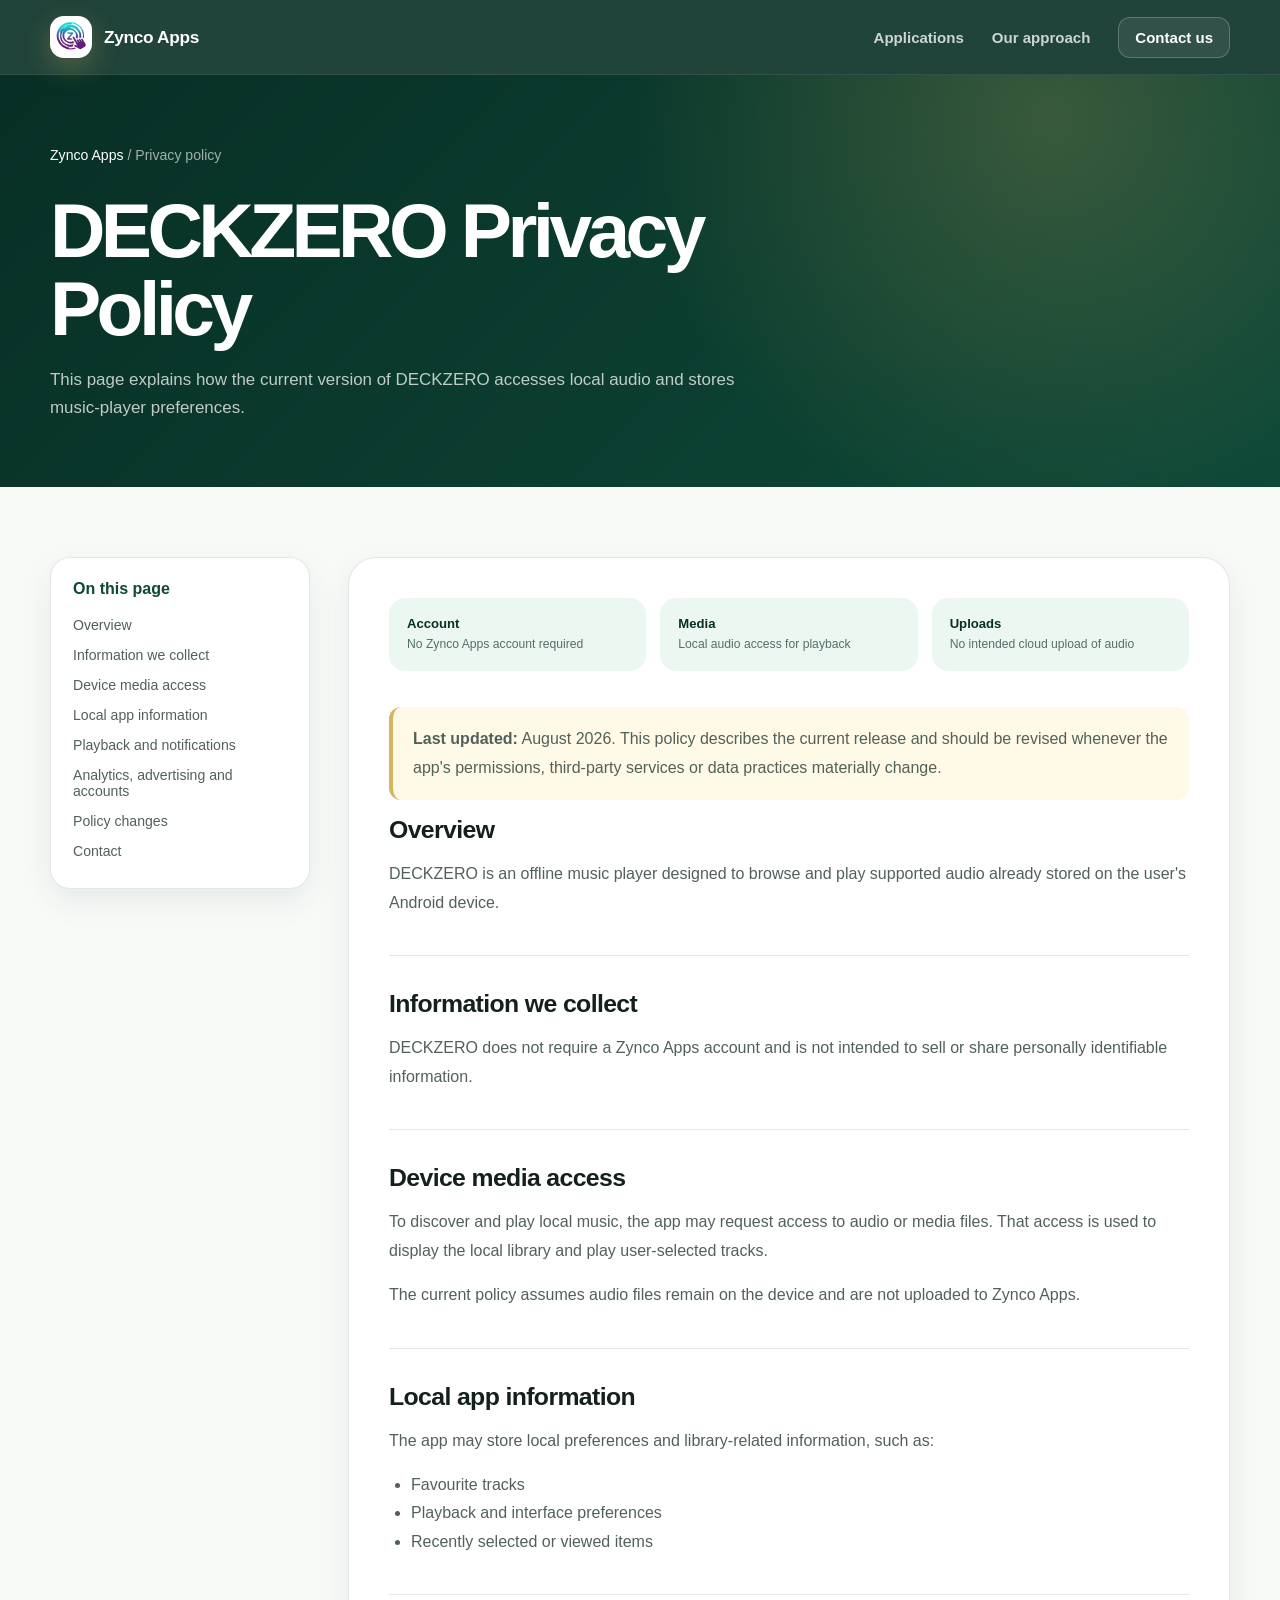
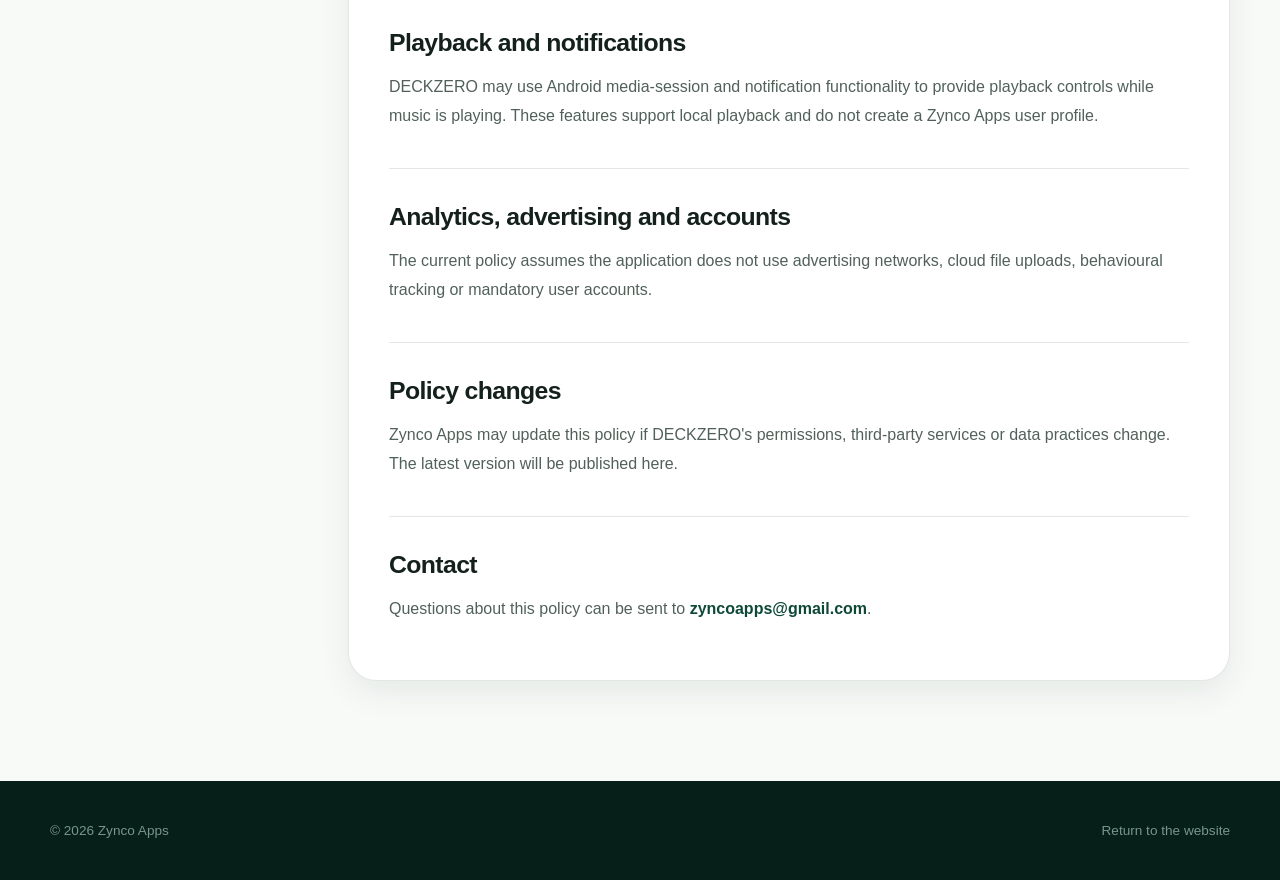
==== commit f38db460: "Restore previous website design" ====
--- a/deckzero-privacy.html
+++ b/deckzero-privacy.html
@@ -1,10 +1,10 @@
-<!DOCTYPE html>
+﻿<!DOCTYPE html>
 <html lang="en">
 <head>
   <meta charset="UTF-8">
   <meta name="viewport" content="width=device-width, initial-scale=1.0">
   <meta name="description" content="Privacy Policy for DECKZERO, published by Zynco Apps.">
-  <meta name="theme-color" content="#101820">
+  <meta name="theme-color" content="#082f25">
   <title>DECKZERO Privacy Policy | Zynco Apps</title>
   <link rel="icon" type="image/png" href="assets/zynco-apps-icon.png">
   <link rel="apple-touch-icon" href="assets/zynco-apps-icon.png">
@@ -13,107 +13,119 @@
 </head>
 <body>
   <header class="site-header">
-    <div class="container nav-shell">
-      <a class="brand" href="index.html" aria-label="Zynco Apps home">
-        <span class="brand-mark"><img src="assets/zynco-apps-icon.png" alt="Zynco Apps logo"></span>
-        <span><span class="brand-name">Zynco Apps</span><span class="brand-tag">Independent Android publisher</span></span>
+    <div class="container navbar">
+      <a class="brand" href="index.html">
+        <span class="brand-mark">
+          <img src="assets/zynco-apps-icon.png" alt="Zynco Apps logo">
+        </span>
+        <span class="brand-name">Zynco Apps</span>
       </a>
-      <button class="menu-button" type="button" aria-label="Open navigation" aria-expanded="false"><span></span><span></span><span></span></button>
-      <nav class="nav-links" aria-label="Primary navigation">
-        <a href="index.html#apps">Apps</a>
-        <a href="index.html#values">Values</a>
-        <a class="nav-cta" href="mailto:zyncoapps@gmail.com">Contact</a>
+      <button class="menu-button" type="button" aria-label="Open navigation" aria-expanded="false">☰</button>
+      <nav class="nav-links">
+        <a href="index.html#apps">Applications</a>
+        <a href="index.html#principles">Our approach</a>
+        <a class="nav-cta" href="mailto:zyncoapps@gmail.com">Contact us</a>
       </nav>
     </div>
   </header>
 
   <main>
-    <section class="legal-hero deckzero-legal">
-      <div class="container legal-hero-layout">
-        <div>
-          <p class="eyebrow">Privacy policy</p>
-          <h1>DECKZERO</h1>
-          <p>This page explains how the current version of DECKZERO accesses local audio and stores music-player preferences.</p>
-        </div>
-        <img src="assets/deckzero-icon.png" alt="DECKZERO icon">
+    <section class="legal-hero">
+      <div class="container">
+        <div class="breadcrumb"><a href="index.html">Zynco Apps</a> / Privacy policy</div>
+        <h1>DECKZERO Privacy Policy</h1>
+        <p>This page explains how the current version of DECKZERO accesses local audio and stores music-player preferences.</p>
       </div>
     </section>
 
     <div class="container legal-layout">
       <aside class="legal-sidebar">
         <strong>On this page</strong>
-        <a href="#overview">Overview</a>
-        <a href="#collection">Information we collect</a>
-        <a href="#media">Device media access</a>
-        <a href="#local">Local app information</a>
-        <a href="#playback">Playback and notifications</a>
-        <a href="#third-parties">Analytics, advertising, and accounts</a>
-        <a href="#changes">Policy changes</a>
-        <a href="#contact">Contact</a>
+        <a href="#section-1">Overview</a>
+<a href="#section-2">Information we collect</a>
+<a href="#section-3">Device media access</a>
+<a href="#section-4">Local app information</a>
+<a href="#section-5">Playback and notifications</a>
+<a href="#section-6">Analytics, advertising and accounts</a>
+<a href="#section-7">Policy changes</a>
+<a href="#section-8">Contact</a>
       </aside>
 
       <article class="legal-content">
         <div class="policy-summary">
           <div><strong>Account</strong><span>No Zynco Apps account required</span></div>
-          <div><strong>Media</strong><span>Local audio access for playback</span></div>
-          <div><strong>Uploads</strong><span>No intended cloud upload of audio</span></div>
+<div><strong>Media</strong><span>Local audio access for playback</span></div>
+<div><strong>Uploads</strong><span>No intended cloud upload of audio</span></div>
         </div>
 
-        <p class="legal-note"><strong>Last updated:</strong> August 2026. This policy should be revised whenever the app's permissions, third-party services, or data practices materially change.</p>
+        <p class="legal-note">
+          <strong>Last updated:</strong> August 2026. This policy describes the current
+          release and should be revised whenever the app's permissions, third-party
+          services or data practices materially change.
+        </p>
 
-        <section id="overview">
+        <section id="section-1">
           <h2>Overview</h2>
-          <p>DECKZERO is an offline music player designed to browse and play supported audio already stored on the user's Android device.</p>
+
+      <p>DECKZERO is an offline music player designed to browse and play supported audio already stored on the user's Android device.</p>
+
         </section>
+<section id="section-2">
+          <h2>Information we collect</h2>
 
-        <section id="collection">
-          <h2>Information we collect</h2>
-          <p>DECKZERO does not require a Zynco Apps account and is not intended to sell or share personally identifiable information.</p>
+      <p>DECKZERO does not require a Zynco Apps account and is not intended to sell or share personally identifiable information.</p>
+
         </section>
+<section id="section-3">
+          <h2>Device media access</h2>
 
-        <section id="media">
-          <h2>Device media access</h2>
-          <p>To discover and play local music, the app may request access to audio or media files. That access is used to display the local library and play user-selected tracks.</p>
-          <p>The current policy assumes audio files remain on the device and are not uploaded to Zynco Apps.</p>
+      <p>To discover and play local music, the app may request access to audio or media files. That access is used to display the local library and play user-selected tracks.</p>
+      <p>The current policy assumes audio files remain on the device and are not uploaded to Zynco Apps.</p>
+
         </section>
+<section id="section-4">
+          <h2>Local app information</h2>
 
-        <section id="local">
-          <h2>Local app information</h2>
-          <p>The app may store local preferences and library-related information, such as:</p>
-          <ul>
-            <li>Favourite tracks</li>
-            <li>Playback and interface preferences</li>
-            <li>Recently selected or viewed items</li>
-          </ul>
+      <p>The app may store local preferences and library-related information, such as:</p>
+      <ul>
+        <li>Favourite tracks</li>
+        <li>Playback and interface preferences</li>
+        <li>Recently selected or viewed items</li>
+      </ul>
+
         </section>
+<section id="section-5">
+          <h2>Playback and notifications</h2>
 
-        <section id="playback">
-          <h2>Playback and notifications</h2>
-          <p>DECKZERO may use Android media-session and notification functionality to provide playback controls while music is playing. These features support local playback and do not create a Zynco Apps user profile.</p>
+      <p>DECKZERO may use Android media-session and notification functionality to provide playback controls while music is playing. These features support local playback and do not create a Zynco Apps user profile.</p>
+
         </section>
+<section id="section-6">
+          <h2>Analytics, advertising and accounts</h2>
 
-        <section id="third-parties">
-          <h2>Analytics, advertising, and accounts</h2>
-          <p>The current policy assumes the application does not use advertising networks, cloud file uploads, behavioural tracking, or mandatory user accounts.</p>
+      <p>The current policy assumes the application does not use advertising networks, cloud file uploads, behavioural tracking or mandatory user accounts.</p>
+
         </section>
+<section id="section-7">
+          <h2>Policy changes</h2>
 
-        <section id="changes">
-          <h2>Policy changes</h2>
-          <p>Zynco Apps may update this policy if DECKZERO's permissions, third-party services, or data practices change. The latest version will be published here.</p>
+      <p>Zynco Apps may update this policy if DECKZERO's permissions, third-party services or data practices change. The latest version will be published here.</p>
+
         </section>
+<section id="section-8">
+          <h2>Contact</h2>
 
-        <section id="contact">
-          <h2>Contact</h2>
-          <p>Questions about this policy can be sent to <a class="text-link" href="mailto:zyncoapps@gmail.com">zyncoapps@gmail.com</a>.</p>
+      <p>Questions about this policy can be sent to <a class="text-link" href="mailto:zyncoapps@gmail.com">zyncoapps@gmail.com</a>.</p>
+
         </section>
       </article>
     </div>
   </main>
 
   <footer class="site-footer">
-    <div class="container footer-layout compact">
-      <p>&copy; 2026 Zynco Apps</p>
-      <a href="index.html">Return to website</a>
+    <div class="container footer-bottom" style="margin-top:0;padding-top:0;border-top:0;">
+      <span>© 2026 Zynco Apps</span>
+      <span><a href="index.html" style="color:inherit;text-decoration:none;">Return to the website</a></span>
     </div>
   </footer>
 </body>
--- a/styles.css
+++ b/styles.css
@@ -1,22 +1,24 @@
 :root {
-  --ink: #111827;
-  --muted: #5f6b7a;
-  --paper: #f6f2ea;
-  --paper-2: #ebe4d8;
-  --surface: #ffffff;
-  --night: #101820;
-  --night-2: #1d2938;
-  --green: #0d6b57;
-  --green-2: #19a27f;
-  --lime: #d7ef74;
-  --amber: #f1b44c;
-  --coral: #ef6b5b;
-  --blue: #456de6;
-  --violet: #7d5cff;
-  --line: rgba(17, 24, 39, 0.12);
-  --shadow: 0 22px 60px rgba(17, 24, 39, 0.14);
-  --shadow-soft: 0 14px 36px rgba(17, 24, 39, 0.09);
-  --container: 1160px;
+  --ink: #14201c;
+  --ink-soft: #51615a;
+  --paper: #f8faf8;
+  --paper-alt: #eef4f0;
+  --white: #ffffff;
+  --forest: #0e4938;
+  --forest-deep: #082f25;
+  --mint: #cfeee0;
+  --mint-strong: #72c9a4;
+  --gold: #d8b45f;
+  --gold-soft: #f5e8c4;
+  --purple: #7651d1;
+  --purple-soft: #e7defd;
+  --line: rgba(20, 32, 28, 0.11);
+  --shadow-sm: 0 12px 32px rgba(11, 50, 38, 0.08);
+  --shadow-lg: 0 30px 80px rgba(11, 50, 38, 0.16);
+  --radius-sm: 16px;
+  --radius-md: 26px;
+  --radius-lg: 38px;
+  --container: 1180px;
 }
 
 * {
@@ -30,10 +32,10 @@
 body {
   margin: 0;
   color: var(--ink);
-  background:
-    linear-gradient(180deg, rgba(255, 255, 255, 0.52), rgba(255, 255, 255, 0) 360px),
-    var(--paper);
-  font-family: Inter, ui-sans-serif, system-ui, -apple-system, BlinkMacSystemFont, "Segoe UI", Arial, sans-serif;
+  background: var(--paper);
+  font-family:
+    Inter, ui-sans-serif, -apple-system, BlinkMacSystemFont, "Segoe UI",
+    Roboto, Helvetica, Arial, sans-serif;
   -webkit-font-smoothing: antialiased;
 }
 
@@ -42,8 +44,8 @@
 }
 
 img {
-  display: block;
   max-width: 100%;
+  display: block;
 }
 
 a {
@@ -58,19 +60,32 @@
 .container {
   width: min(var(--container), calc(100% - 40px));
   margin-inline: auto;
+}
+
+.announcement {
+  padding: 10px 20px;
+  color: #f5fff9;
+  background: var(--forest-deep);
+  text-align: center;
+  font-size: 0.84rem;
+  letter-spacing: 0.01em;
+}
+
+.announcement strong {
+  color: #ffe6a0;
 }
 
 .site-header {
   position: sticky;
   top: 0;
   z-index: 50;
-  background: rgba(246, 242, 234, 0.82);
-  border-bottom: 1px solid rgba(17, 24, 39, 0.08);
+  border-bottom: 1px solid rgba(255, 255, 255, 0.08);
+  background: rgba(8, 47, 37, 0.9);
   backdrop-filter: blur(18px);
 }
 
-.nav-shell {
-  min-height: 76px;
+.navbar {
+  min-height: 74px;
   display: flex;
   align-items: center;
   justify-content: space-between;
@@ -81,999 +96,1147 @@
   display: inline-flex;
   align-items: center;
   gap: 12px;
-  min-width: 0;
+  color: white;
   text-decoration: none;
+  font-weight: 850;
+  letter-spacing: -0.02em;
 }
 
 .brand-mark {
-  width: 46px;
-  height: 46px;
-  flex: 0 0 auto;
+  width: 42px;
+  height: 42px;
+  display: grid;
+  place-items: center;
   overflow: hidden;
-  border: 1px solid rgba(17, 24, 39, 0.08);
   border-radius: 14px;
-  background: white;
-  box-shadow: 0 10px 24px rgba(17, 24, 39, 0.12);
+  background: transparent;
+  box-shadow: 0 10px 28px rgba(216, 180, 95, 0.28);
 }
 
 .brand-mark img {
   width: 100%;
   height: 100%;
   object-fit: cover;
-}
-
-.brand-name,
-.brand-tag {
   display: block;
 }
 
 .brand-name {
-  font-size: 1.02rem;
-  font-weight: 850;
-  letter-spacing: 0;
-}
-
-.brand-tag {
-  margin-top: 2px;
-  color: var(--muted);
-  font-size: 0.72rem;
-  font-weight: 700;
+  font-size: 1.08rem;
 }
 
 .nav-links {
   display: flex;
   align-items: center;
-  gap: 8px;
+  gap: 28px;
 }
 
 .nav-links a {
-  padding: 11px 13px;
-  border-radius: 999px;
-  color: #253142;
+  color: rgba(255, 255, 255, 0.78);
   text-decoration: none;
-  font-size: 0.92rem;
-  font-weight: 800;
+  font-size: 0.94rem;
+  font-weight: 650;
 }
 
 .nav-links a:hover,
 .nav-links a:focus-visible {
-  background: rgba(17, 24, 39, 0.07);
-}
-
-.nav-links .nav-cta {
-  color: white;
-  background: var(--night);
+  color: white;
+}
+
+.nav-cta {
+  padding: 11px 16px;
+  border: 1px solid rgba(255, 255, 255, 0.22);
+  border-radius: 12px;
+  color: white !important;
+  background: rgba(255, 255, 255, 0.08);
 }
 
 .menu-button {
   display: none;
   width: 44px;
   height: 44px;
-  place-items: center;
-  padding: 0;
-  border: 1px solid var(--line);
+  border: 1px solid rgba(255, 255, 255, 0.18);
   border-radius: 12px;
-  background: white;
+  color: white;
+  background: rgba(255, 255, 255, 0.06);
   cursor: pointer;
-}
-
-.menu-button span {
-  width: 18px;
-  height: 2px;
-  display: block;
-  margin: 3px 0;
-  border-radius: 999px;
-  background: var(--ink);
 }
 
 .hero {
   position: relative;
   overflow: hidden;
-  padding: 88px 0 74px;
+  min-height: 720px;
+  padding: 96px 0 88px;
+  color: white;
+  background:
+    radial-gradient(circle at 82% 18%, rgba(216, 180, 95, 0.22), transparent 26rem),
+    radial-gradient(circle at 8% 82%, rgba(114, 201, 164, 0.18), transparent 30rem),
+    linear-gradient(135deg, #082f25 0%, #0d4938 55%, #0a3b2e 100%);
+}
+
+.hero::before,
+.hero::after {
+  content: "";
+  position: absolute;
+  border-radius: 999px;
+  pointer-events: none;
 }
 
 .hero::before {
+  width: 520px;
+  height: 520px;
+  right: -270px;
+  top: -180px;
+  border: 1px solid rgba(255, 255, 255, 0.1);
+  box-shadow:
+    0 0 0 70px rgba(255, 255, 255, 0.025),
+    0 0 0 140px rgba(255, 255, 255, 0.018);
+}
+
+.hero::after {
+  width: 340px;
+  height: 340px;
+  left: -190px;
+  bottom: -190px;
+  background: rgba(114, 201, 164, 0.09);
+}
+
+.hero-grid {
+  position: relative;
+  z-index: 2;
+  display: grid;
+  grid-template-columns: minmax(0, 1.05fr) minmax(430px, 0.95fr);
+  gap: 70px;
+  align-items: center;
+}
+
+.kicker {
+  display: inline-flex;
+  align-items: center;
+  gap: 9px;
+  padding: 9px 13px;
+  border: 1px solid rgba(255, 255, 255, 0.16);
+  border-radius: 999px;
+  color: #e8fff4;
+  background: rgba(255, 255, 255, 0.07);
+  font-size: 0.8rem;
+  font-weight: 750;
+  letter-spacing: 0.08em;
+  text-transform: uppercase;
+}
+
+.kicker-dot {
+  width: 8px;
+  height: 8px;
+  border-radius: 50%;
+  background: #7de1b7;
+  box-shadow: 0 0 0 5px rgba(125, 225, 183, 0.12);
+}
+
+.hero h1 {
+  max-width: 720px;
+  margin: 25px 0 22px;
+  font-size: clamp(3.2rem, 7vw, 6.35rem);
+  line-height: 0.98;
+  letter-spacing: -0.065em;
+}
+
+.hero h1 span {
+  color: #f3d98d;
+}
+
+.hero-copy {
+  max-width: 670px;
+  margin: 0;
+  color: rgba(246, 255, 251, 0.75);
+  font-size: clamp(1.04rem, 1.5vw, 1.22rem);
+  line-height: 1.78;
+}
+
+.hero-actions {
+  display: flex;
+  flex-wrap: wrap;
+  gap: 14px;
+  margin-top: 34px;
+}
+
+.button {
+  min-height: 52px;
+  display: inline-flex;
+  align-items: center;
+  justify-content: center;
+  gap: 10px;
+  padding: 0 21px;
+  border-radius: 14px;
+  border: 1px solid transparent;
+  text-decoration: none;
+  font-weight: 800;
+  transition: transform 180ms ease, box-shadow 180ms ease, background 180ms ease;
+}
+
+.button:hover {
+  transform: translateY(-2px);
+}
+
+.button-primary {
+  color: var(--forest-deep);
+  background: linear-gradient(145deg, #f4df9e, var(--gold));
+  box-shadow: 0 16px 34px rgba(216, 180, 95, 0.22);
+}
+
+.button-secondary {
+  color: white;
+  border-color: rgba(255, 255, 255, 0.2);
+  background: rgba(255, 255, 255, 0.07);
+}
+
+.button-dark {
+  color: white;
+  background: var(--forest);
+  box-shadow: var(--shadow-sm);
+}
+
+.hero-proof {
+  display: flex;
+  flex-wrap: wrap;
+  gap: 18px 30px;
+  margin-top: 38px;
+  color: rgba(255, 255, 255, 0.68);
+  font-size: 0.88rem;
+  font-weight: 650;
+}
+
+.hero-proof span {
+  display: inline-flex;
+  align-items: center;
+  gap: 8px;
+}
+
+.hero-proof span::before {
+  content: "✓";
+  width: 21px;
+  height: 21px;
+  display: grid;
+  place-items: center;
+  border-radius: 50%;
+  color: var(--forest-deep);
+  background: #84deb9;
+  font-size: 0.72rem;
+  font-weight: 900;
+}
+
+.device-stage {
+  position: relative;
+  min-height: 590px;
+}
+
+.glow-card {
+  position: absolute;
+  inset: 34px 12px 20px 35px;
+  border: 1px solid rgba(255, 255, 255, 0.12);
+  border-radius: 48px;
+  background:
+    linear-gradient(145deg, rgba(255, 255, 255, 0.13), rgba(255, 255, 255, 0.025)),
+    repeating-linear-gradient(120deg, transparent 0 30px, rgba(255, 255, 255, 0.022) 30px 32px);
+  box-shadow: 0 34px 90px rgba(0, 0, 0, 0.28);
+}
+
+.phone {
+  position: absolute;
+  width: 245px;
+  height: 506px;
+  padding: 11px;
+  border-radius: 38px;
+  background: #101714;
+  box-shadow: 0 34px 68px rgba(0, 0, 0, 0.36);
+}
+
+.phone::before {
+  content: "";
+  position: absolute;
+  top: 8px;
+  left: 50%;
+  width: 82px;
+  height: 20px;
+  transform: translateX(-50%);
+  border-radius: 0 0 15px 15px;
+  background: #101714;
+  z-index: 5;
+}
+
+.phone-screen {
+  width: 100%;
+  height: 100%;
+  overflow: hidden;
+  border-radius: 29px;
+  background: white;
+}
+
+.phone-quran {
+  left: 8px;
+  top: 22px;
+  transform: rotate(-6deg);
+  z-index: 3;
+}
+
+.phone-music {
+  right: 0;
+  bottom: 4px;
+  transform: rotate(7deg);
+  z-index: 4;
+}
+
+.quran-screen {
+  height: 100%;
+  color: #1d2b26;
+  background: linear-gradient(180deg, #f4fbf7 0%, #ecf6f1 100%);
+}
+
+.app-bar {
+  min-height: 68px;
+  display: flex;
+  align-items: center;
+  justify-content: space-between;
+  padding: 22px 18px 10px;
+  color: white;
+  background: var(--forest);
+  font-size: 0.78rem;
+  font-weight: 800;
+}
+
+.app-bar small {
+  display: block;
+  margin-top: 3px;
+  color: rgba(255, 255, 255, 0.7);
+  font-weight: 550;
+}
+
+.round-action {
+  width: 32px;
+  height: 32px;
+  display: grid;
+  place-items: center;
+  border-radius: 10px;
+  background: rgba(255, 255, 255, 0.13);
+}
+
+.quran-body {
+  padding: 18px;
+}
+
+.continue-card {
+  padding: 16px;
+  border-radius: 18px;
+  color: white;
+  background:
+    radial-gradient(circle at 100% 0%, rgba(255, 255, 255, 0.18), transparent 50%),
+    linear-gradient(135deg, #0f5b45, #0b3f31);
+}
+
+.continue-card small {
+  color: rgba(255, 255, 255, 0.72);
+}
+
+.continue-card strong {
+  display: block;
+  margin: 6px 0 12px;
+  font-size: 1.02rem;
+}
+
+.progress-track {
+  height: 6px;
+  overflow: hidden;
+  border-radius: 999px;
+  background: rgba(255, 255, 255, 0.18);
+}
+
+.progress-track span {
+  display: block;
+  width: 62%;
+  height: 100%;
+  border-radius: inherit;
+  background: #f2d386;
+}
+
+.quran-tabs {
+  display: grid;
+  grid-template-columns: repeat(3, 1fr);
+  gap: 7px;
+  margin: 16px 0;
+}
+
+.quran-tabs span {
+  padding: 9px 4px;
+  border-radius: 10px;
+  text-align: center;
+  color: #688078;
+  background: white;
+  font-size: 0.68rem;
+  font-weight: 800;
+}
+
+.quran-tabs span:first-child {
+  color: white;
+  background: var(--forest);
+}
+
+.surah-row {
+  display: grid;
+  grid-template-columns: 34px 1fr auto;
+  gap: 10px;
+  align-items: center;
+  padding: 12px 4px;
+  border-bottom: 1px solid #dde9e3;
+}
+
+.surah-num {
+  width: 30px;
+  height: 30px;
+  display: grid;
+  place-items: center;
+  border-radius: 9px;
+  color: var(--forest);
+  background: #dcefe6;
+  font-size: 0.69rem;
+  font-weight: 900;
+}
+
+.surah-row strong {
+  display: block;
+  font-size: 0.75rem;
+}
+
+.surah-row small {
+  color: #84958f;
+  font-size: 0.61rem;
+}
+
+.arabic-chip {
+  color: var(--forest);
+  font-size: 0.69rem;
+  font-weight: 800;
+}
+
+.music-screen {
+  position: relative;
+  height: 100%;
+  overflow: hidden;
+  color: white;
+  background:
+    radial-gradient(circle at 30% 8%, rgba(143, 98, 255, 0.5), transparent 45%),
+    linear-gradient(180deg, #24183e 0%, #120f20 66%, #0d0b14 100%);
+}
+
+.music-screen::after {
   content: "";
   position: absolute;
   inset: 0;
+  background: linear-gradient(transparent 55%, rgba(0, 0, 0, 0.16));
+  pointer-events: none;
+}
+
+.music-header {
+  position: relative;
+  z-index: 2;
+  display: flex;
+  justify-content: space-between;
+  padding: 24px 18px 0;
+  color: rgba(255, 255, 255, 0.8);
+  font-size: 0.68rem;
+  font-weight: 750;
+}
+
+.album-cover {
+  position: relative;
+  z-index: 2;
+  width: 176px;
+  height: 176px;
+  margin: 28px auto 24px;
+  display: grid;
+  place-items: center;
+  border-radius: 24px;
   background:
-    radial-gradient(circle at 16% 20%, rgba(25, 162, 127, 0.2), transparent 26rem),
-    radial-gradient(circle at 82% 15%, rgba(239, 107, 91, 0.18), transparent 24rem),
-    linear-gradient(115deg, rgba(16, 24, 32, 0.04), rgba(69, 109, 230, 0.08));
-  pointer-events: none;
-}
-
-.hero-layout {
+    radial-gradient(circle at 26% 22%, #ffcf6b, transparent 34%),
+    linear-gradient(145deg, #8b5cf6, #ec4899 50%, #f97316);
+  box-shadow: 0 24px 54px rgba(0, 0, 0, 0.42);
+}
+
+.album-cover::before {
+  content: "";
+  width: 92px;
+  height: 92px;
+  border: 18px solid rgba(255, 255, 255, 0.88);
+  border-radius: 50%;
+  box-shadow: inset 0 0 0 12px rgba(27, 16, 46, 0.55);
+}
+
+.track-info {
   position: relative;
-  display: grid;
-  grid-template-columns: minmax(0, 0.94fr) minmax(420px, 1.06fr);
-  gap: 58px;
-  align-items: center;
-}
-
-.eyebrow {
-  margin: 0 0 15px;
-  color: var(--green);
-  font-size: 0.78rem;
+  z-index: 2;
+  padding: 0 22px;
+  text-align: center;
+}
+
+.track-info strong {
+  display: block;
+  font-size: 1.12rem;
+}
+
+.track-info span {
+  display: block;
+  margin-top: 6px;
+  color: rgba(255, 255, 255, 0.6);
+  font-size: 0.72rem;
+}
+
+.music-progress {
+  position: relative;
+  z-index: 2;
+  margin: 24px 22px 0;
+}
+
+.music-progress .bar {
+  height: 4px;
+  border-radius: 999px;
+  background: rgba(255, 255, 255, 0.18);
+}
+
+.music-progress .bar span {
+  display: block;
+  width: 46%;
+  height: 100%;
+  border-radius: inherit;
+  background: white;
+}
+
+.time-row {
+  display: flex;
+  justify-content: space-between;
+  margin-top: 7px;
+  color: rgba(255, 255, 255, 0.48);
+  font-size: 0.58rem;
+}
+
+.player-controls {
+  position: relative;
+  z-index: 2;
+  display: flex;
+  align-items: center;
+  justify-content: center;
+  gap: 24px;
+  margin-top: 18px;
+  font-size: 1.15rem;
+}
+
+.player-controls .play {
+  width: 56px;
+  height: 56px;
+  display: grid;
+  place-items: center;
+  border-radius: 50%;
+  color: #151020;
+  background: white;
+  font-size: 1.35rem;
+}
+
+.floating-badge {
+  position: absolute;
+  z-index: 8;
+  display: flex;
+  align-items: center;
+  gap: 10px;
+  padding: 12px 15px;
+  border: 1px solid rgba(255, 255, 255, 0.16);
+  border-radius: 16px;
+  color: white;
+  background: rgba(7, 30, 24, 0.78);
+  backdrop-filter: blur(14px);
+  box-shadow: 0 18px 35px rgba(0, 0, 0, 0.2);
+  font-size: 0.76rem;
+  font-weight: 750;
+}
+
+.floating-badge strong {
+  display: block;
+}
+
+.floating-badge small {
+  display: block;
+  margin-top: 2px;
+  color: rgba(255, 255, 255, 0.58);
+  font-weight: 550;
+}
+
+.badge-one {
+  left: -8px;
+  bottom: 28px;
+}
+
+.badge-two {
+  right: -12px;
+  top: 92px;
+}
+
+.badge-icon {
+  width: 34px;
+  height: 34px;
+  display: grid;
+  place-items: center;
+  border-radius: 11px;
+  color: var(--forest-deep);
+  background: #f3d98d;
+  font-size: 1rem;
+}
+
+.trust-strip {
+  position: relative;
+  z-index: 5;
+  margin-top: -44px;
+}
+
+.trust-panel {
+  display: grid;
+  grid-template-columns: repeat(4, 1fr);
+  gap: 1px;
+  overflow: hidden;
+  border: 1px solid var(--line);
+  border-radius: 22px;
+  background: var(--line);
+  box-shadow: var(--shadow-lg);
+}
+
+.trust-item {
+  min-height: 116px;
+  padding: 24px;
+  background: white;
+}
+
+.trust-item strong {
+  display: block;
+  color: var(--forest);
+  font-size: 1.05rem;
+}
+
+.trust-item span {
+  display: block;
+  margin-top: 8px;
+  color: var(--ink-soft);
+  font-size: 0.88rem;
+  line-height: 1.55;
+}
+
+.section {
+  padding: 104px 0;
+}
+
+.section-soft {
+  background: var(--paper-alt);
+}
+
+.section-heading {
+  max-width: 760px;
+  margin-bottom: 50px;
+}
+
+.section-label {
+  display: inline-block;
+  margin-bottom: 14px;
+  color: var(--forest);
+  font-size: 0.77rem;
+  font-weight: 850;
+  letter-spacing: 0.12em;
+  text-transform: uppercase;
+}
+
+.section-heading h2 {
+  margin: 0;
+  font-size: clamp(2.25rem, 4.5vw, 4.15rem);
+  line-height: 1.06;
+  letter-spacing: -0.055em;
+}
+
+.section-heading p {
+  max-width: 690px;
+  margin: 18px 0 0;
+  color: var(--ink-soft);
+  font-size: 1.07rem;
+  line-height: 1.75;
+}
+
+.showcase-list {
+  display: grid;
+  gap: 34px;
+}
+
+.app-showcase {
+  display: grid;
+  grid-template-columns: 0.86fr 1.14fr;
+  gap: 60px;
+  align-items: center;
+  min-height: 540px;
+  padding: 56px;
+  border: 1px solid var(--line);
+  border-radius: var(--radius-lg);
+  background: white;
+  box-shadow: var(--shadow-sm);
+}
+
+.app-showcase.reverse {
+  grid-template-columns: 1.14fr 0.86fr;
+}
+
+.app-showcase.reverse .app-visual {
+  order: 2;
+}
+
+.app-showcase.reverse .app-content {
+  order: 1;
+}
+
+.app-visual {
+  position: relative;
+  min-height: 430px;
+  overflow: hidden;
+  border-radius: 31px;
+}
+
+.app-visual-quran {
+  background:
+    radial-gradient(circle at 70% 16%, rgba(255, 255, 255, 0.3), transparent 32%),
+    linear-gradient(145deg, #0b4c3a, #0d6b4f);
+}
+
+.app-visual-music {
+  background:
+    radial-gradient(circle at 16% 14%, rgba(255, 255, 255, 0.25), transparent 34%),
+    linear-gradient(145deg, #3d286f, #171120 72%);
+}
+
+.app-visual::before {
+  content: "";
+  position: absolute;
+  width: 260px;
+  height: 260px;
+  right: -110px;
+  bottom: -120px;
+  border-radius: 50%;
+  border: 34px solid rgba(255, 255, 255, 0.08);
+}
+
+.tilted-device {
+  position: absolute;
+  width: 215px;
+  height: 425px;
+  left: 50%;
+  top: 50%;
+  padding: 9px;
+  transform: translate(-50%, -50%) rotate(-4deg);
+  border-radius: 34px;
+  background: #111915;
+  box-shadow: 0 28px 55px rgba(0, 0, 0, 0.28);
+}
+
+.app-visual-music .tilted-device {
+  transform: translate(-50%, -50%) rotate(5deg);
+}
+
+.tilted-device .phone-screen {
+  border-radius: 26px;
+}
+
+.visual-icon {
+  position: absolute;
+  left: 34px;
+  top: 34px;
+  width: 82px;
+  height: 82px;
+  padding: 7px;
+  border-radius: 22px;
+  background: rgba(255, 255, 255, 0.96);
+  box-shadow: 0 18px 40px rgba(0, 0, 0, 0.17);
+}
+
+.visual-icon img {
+  width: 100%;
+  height: 100%;
+  object-fit: cover;
+  border-radius: 17px;
+}
+
+.visual-chip {
+  position: absolute;
+  right: 26px;
+  bottom: 30px;
+  padding: 10px 14px;
+  border-radius: 999px;
+  color: white;
+  background: rgba(0, 0, 0, 0.25);
+  backdrop-filter: blur(12px);
+  font-size: 0.76rem;
+  font-weight: 800;
+}
+
+.app-meta {
+  display: flex;
+  align-items: center;
+  flex-wrap: wrap;
+  gap: 10px;
+  margin-bottom: 18px;
+}
+
+.status-pill,
+.platform-pill {
+  display: inline-flex;
+  align-items: center;
+  min-height: 34px;
+  padding: 0 12px;
+  border-radius: 999px;
+  font-size: 0.76rem;
+  font-weight: 800;
+}
+
+.status-pill {
+  color: #165d45;
+  background: #ddf4e9;
+}
+
+.platform-pill {
+  color: #52436f;
+  background: #eee8fa;
+}
+
+.app-content h3 {
+  margin: 0;
+  font-size: clamp(2.1rem, 4vw, 3.6rem);
+  letter-spacing: -0.05em;
+}
+
+.app-content > p {
+  max-width: 620px;
+  margin: 18px 0 0;
+  color: var(--ink-soft);
+  font-size: 1.05rem;
+  line-height: 1.8;
+}
+
+.feature-grid {
+  display: grid;
+  grid-template-columns: repeat(2, minmax(0, 1fr));
+  gap: 13px;
+  margin-top: 28px;
+}
+
+.feature {
+  display: flex;
+  gap: 11px;
+  align-items: flex-start;
+  padding: 15px;
+  border: 1px solid var(--line);
+  border-radius: 15px;
+  background: #fbfdfb;
+}
+
+.feature-icon {
+  width: 31px;
+  height: 31px;
+  flex: 0 0 auto;
+  display: grid;
+  place-items: center;
+  border-radius: 10px;
+  color: var(--forest);
+  background: var(--mint);
+  font-size: 0.86rem;
   font-weight: 900;
-  letter-spacing: 0.13em;
-  text-transform: uppercase;
-}
-
-.hero-copy h1 {
-  max-width: 760px;
-  margin: 0;
-  font-size: clamp(3.8rem, 8vw, 6.8rem);
-  line-height: 0.94;
-  letter-spacing: 0;
-}
-
-.hero-copy > p:not(.eyebrow) {
-  max-width: 650px;
-  margin: 26px 0 0;
-  color: #495464;
-  font-size: clamp(1.05rem, 1.6vw, 1.24rem);
-  line-height: 1.75;
-}
-
-.hero-actions,
-.card-actions {
+}
+
+.feature strong {
+  display: block;
+  font-size: 0.9rem;
+}
+
+.feature span {
+  display: block;
+  margin-top: 4px;
+  color: var(--ink-soft);
+  font-size: 0.77rem;
+  line-height: 1.45;
+}
+
+.app-actions {
   display: flex;
   flex-wrap: wrap;
-  gap: 13px;
-  margin-top: 32px;
-}
-
-.button {
-  min-height: 52px;
-  display: inline-flex;
-  align-items: center;
-  justify-content: center;
-  padding: 0 20px;
-  border: 1px solid transparent;
+  align-items: center;
+  gap: 20px;
+  margin-top: 30px;
+}
+
+.text-link {
+  color: var(--forest);
+  text-decoration: none;
+  font-weight: 800;
+}
+
+.text-link:hover {
+  text-decoration: underline;
+}
+
+.principles-grid {
+  display: grid;
+  grid-template-columns: repeat(3, minmax(0, 1fr));
+  gap: 22px;
+}
+
+.principle {
+  min-height: 230px;
+  padding: 30px;
+  border: 1px solid var(--line);
+  border-radius: var(--radius-md);
+  background: white;
+  box-shadow: var(--shadow-sm);
+}
+
+.principle-number {
+  width: 45px;
+  height: 45px;
+  display: grid;
+  place-items: center;
+  margin-bottom: 24px;
   border-radius: 14px;
-  text-decoration: none;
+  color: var(--forest-deep);
+  background: linear-gradient(145deg, var(--gold-soft), #f9f1d9);
   font-weight: 900;
-  transition: transform 180ms ease, box-shadow 180ms ease, background 180ms ease;
-}
-
-.button:hover {
-  transform: translateY(-2px);
-}
-
-.button-primary {
-  color: white;
-  background: var(--night);
-  box-shadow: 0 18px 36px rgba(16, 24, 32, 0.22);
-}
-
-.button-secondary {
-  color: var(--night);
-  border-color: rgba(17, 24, 39, 0.16);
-  background: rgba(255, 255, 255, 0.62);
-}
-
-.button-dark {
-  color: white;
-  background: var(--green);
-  box-shadow: var(--shadow-soft);
-}
-
-.hero-visual {
-  min-height: 630px;
-  display: grid;
-  place-items: center;
-}
-
-.product-orbit {
+}
+
+.principle h3 {
+  margin: 0 0 11px;
+  font-size: 1.28rem;
+}
+
+.principle p {
+  margin: 0;
+  color: var(--ink-soft);
+  line-height: 1.7;
+}
+
+.contact-section {
+  padding: 50px 0 104px;
+  background: var(--paper-alt);
+}
+
+.contact-card {
   position: relative;
-  width: min(100%, 570px);
-  min-height: 600px;
-  display: grid;
-  place-items: center;
-}
-
-.product-orbit::before {
-  content: "";
+  overflow: hidden;
+  display: grid;
+  grid-template-columns: 1fr auto;
+  gap: 34px;
+  align-items: center;
+  padding: 52px;
+  border-radius: 34px;
+  color: white;
+  background:
+    radial-gradient(circle at 90% 5%, rgba(216, 180, 95, 0.28), transparent 25rem),
+    linear-gradient(135deg, #082f25, #0e503d);
+  box-shadow: var(--shadow-lg);
+}
+
+.contact-card::after {
+  content: "@";
   position: absolute;
-  width: 470px;
-  height: 470px;
-  border: 1px solid rgba(17, 24, 39, 0.08);
-  border-radius: 50%;
-  background:
-    conic-gradient(from 140deg, rgba(215, 239, 116, 0.4), rgba(239, 107, 91, 0.2), rgba(69, 109, 230, 0.26), rgba(215, 239, 116, 0.4));
-  filter: blur(0.2px);
-}
-
-.phone-mockup {
+  right: 3%;
+  bottom: -42%;
+  color: rgba(255, 255, 255, 0.04);
+  font-size: 19rem;
+  font-weight: 900;
+  pointer-events: none;
+}
+
+.contact-card > * {
   position: relative;
   z-index: 2;
-  width: 304px;
-  min-height: 570px;
-  padding: 18px;
-  border: 10px solid #151c26;
-  border-radius: 42px;
-  background: #f8fafc;
-  box-shadow: var(--shadow);
-}
-
-.phone-top {
-  min-height: 110px;
-  padding: 25px 20px;
-  border-radius: 27px;
+}
+
+.contact-card h2 {
+  margin: 0;
+  font-size: clamp(2.1rem, 4vw, 3.6rem);
+  letter-spacing: -0.05em;
+}
+
+.contact-card p {
+  max-width: 720px;
+  margin: 16px 0 0;
+  color: rgba(255, 255, 255, 0.72);
+  line-height: 1.75;
+}
+
+.site-footer {
+  padding: 42px 0;
+  color: #b9cec5;
+  background: #061f18;
+}
+
+.footer-grid {
+  display: grid;
+  grid-template-columns: 1.2fr 0.8fr 0.8fr;
+  gap: 50px;
+}
+
+.footer-brand p {
+  max-width: 440px;
+  margin: 15px 0 0;
+  color: #8eaaa0;
+  line-height: 1.7;
+}
+
+.footer-column strong {
+  display: block;
+  margin-bottom: 13px;
+  color: white;
+}
+
+.footer-column a {
+  display: block;
+  margin-top: 9px;
+  color: #9eb6ad;
+  text-decoration: none;
+}
+
+.footer-column a:hover {
+  color: white;
+}
+
+.footer-bottom {
+  display: flex;
+  justify-content: space-between;
+  gap: 20px;
+  flex-wrap: wrap;
+  margin-top: 40px;
+  padding-top: 24px;
+  border-top: 1px solid rgba(255, 255, 255, 0.1);
+  color: #78968b;
+  font-size: 0.85rem;
+}
+
+/* Privacy pages */
+.legal-hero {
+  padding: 72px 0 64px;
   color: white;
   background:
-    radial-gradient(circle at 90% 0%, rgba(215, 239, 116, 0.36), transparent 40%),
-    linear-gradient(135deg, #101820, #263547);
-}
-
-.phone-top span,
-.phone-top small {
-  display: block;
-}
-
-.phone-top span {
-  font-size: 1.32rem;
-  font-weight: 900;
-}
-
-.phone-top small {
-  margin-top: 8px;
-  color: rgba(255, 255, 255, 0.66);
-  font-weight: 750;
-}
-
-.app-stack {
-  display: grid;
-  gap: 12px;
-  margin-top: 18px;
-}
-
-.mini-app {
-  display: grid;
-  grid-template-columns: 54px 1fr;
-  gap: 12px;
-  align-items: center;
-  padding: 13px;
-  border: 1px solid rgba(17, 24, 39, 0.08);
-  border-radius: 22px;
+    radial-gradient(circle at 82% 10%, rgba(216, 180, 95, 0.22), transparent 26rem),
+    linear-gradient(135deg, #082f25, #0e4938);
+}
+
+.legal-hero .breadcrumb {
+  margin-bottom: 28px;
+  color: rgba(255, 255, 255, 0.62);
+  font-size: 0.88rem;
+}
+
+.legal-hero .breadcrumb a {
+  color: white;
+  text-decoration: none;
+}
+
+.legal-hero h1 {
+  margin: 0;
+  max-width: 760px;
+  font-size: clamp(2.8rem, 6vw, 5rem);
+  line-height: 1.02;
+  letter-spacing: -0.06em;
+}
+
+.legal-hero p {
+  max-width: 700px;
+  margin: 18px 0 0;
+  color: rgba(255, 255, 255, 0.74);
+  font-size: 1.06rem;
+  line-height: 1.7;
+}
+
+.legal-layout {
+  display: grid;
+  grid-template-columns: 260px minmax(0, 1fr);
+  gap: 38px;
+  padding: 70px 0 100px;
+}
+
+.legal-sidebar {
+  position: sticky;
+  top: 110px;
+  align-self: start;
+  padding: 22px;
+  border: 1px solid var(--line);
+  border-radius: 20px;
   background: white;
-}
-
-.mini-app.dark {
-  color: white;
-  background: #1b142f;
-}
-
-.mini-app img {
-  width: 54px;
-  height: 54px;
-  border-radius: 16px;
-  object-fit: cover;
-}
-
-.mini-app strong,
-.mini-app span {
-  display: block;
-}
-
-.mini-app strong {
-  font-size: 0.92rem;
-}
-
-.mini-app span {
-  margin-top: 4px;
-  color: var(--muted);
-  font-size: 0.78rem;
-  font-weight: 750;
-}
-
-.mini-app.dark span {
-  color: rgba(255, 255, 255, 0.62);
-}
-
-.phone-panel {
-  margin-top: 18px;
-  padding: 18px;
-  border-radius: 24px;
-  background: #e9f7ef;
-}
-
-.phone-panel span,
-.phone-panel strong {
-  display: block;
-}
-
-.phone-panel span {
-  color: #477062;
-  font-size: 0.78rem;
-  font-weight: 800;
-}
-
-.phone-panel strong {
-  margin-top: 8px;
-  font-size: 1.45rem;
-}
-
-.preview-card {
-  position: absolute;
-  z-index: 3;
-  width: 260px;
-  display: grid;
-  grid-template-columns: 58px 1fr;
-  gap: 13px;
-  align-items: center;
-  padding: 14px;
-  border: 1px solid rgba(255, 255, 255, 0.7);
-  border-radius: 22px;
-  background: rgba(255, 255, 255, 0.84);
-  box-shadow: var(--shadow-soft);
-  backdrop-filter: blur(16px);
-}
-
-.preview-card img {
-  width: 58px;
-  height: 58px;
-  border-radius: 17px;
-  object-fit: cover;
-}
-
-.preview-card span,
-.preview-card strong {
-  display: block;
-}
-
-.preview-card span {
-  font-weight: 900;
-}
-
-.preview-card strong {
-  margin-top: 5px;
-  color: var(--muted);
-  font-size: 0.76rem;
-  line-height: 1.35;
-}
-
-.preview-quran {
-  top: 42px;
-  left: 0;
-}
-
-.preview-deckzero {
-  right: 0;
-  bottom: 70px;
-}
-
-.stats-band {
-  padding: 0 0 42px;
-}
-
-.stats-grid {
-  display: grid;
-  grid-template-columns: repeat(4, 1fr);
-  overflow: hidden;
+  box-shadow: var(--shadow-sm);
+}
+
+.legal-sidebar strong {
+  display: block;
+  margin-bottom: 12px;
+  color: var(--forest);
+}
+
+.legal-sidebar a {
+  display: block;
+  padding: 7px 0;
+  color: var(--ink-soft);
+  text-decoration: none;
+  font-size: 0.88rem;
+}
+
+.legal-sidebar a:hover {
+  color: var(--forest);
+}
+
+.legal-content {
+  padding: 40px;
   border: 1px solid var(--line);
   border-radius: 28px;
   background: white;
-  box-shadow: var(--shadow-soft);
-}
-
-.stats-grid div {
-  min-height: 116px;
-  padding: 26px;
-  border-right: 1px solid var(--line);
-}
-
-.stats-grid div:last-child {
-  border-right: 0;
-}
-
-.stats-grid strong,
-.stats-grid span {
-  display: block;
-}
-
-.stats-grid strong {
-  font-size: 1.38rem;
-}
-
-.stats-grid span {
-  margin-top: 8px;
-  color: var(--muted);
-  font-weight: 750;
-}
-
-.section {
-  padding: 92px 0;
-}
-
-.section-heading {
-  max-width: 760px;
-  margin-bottom: 42px;
-}
-
-.section-heading h2 {
-  margin: 0;
-  font-size: clamp(2.4rem, 5vw, 4.5rem);
-  line-height: 1;
-  letter-spacing: 0;
-}
-
-.app-grid {
-  display: grid;
-  gap: 26px;
-}
-
-.app-card {
-  display: grid;
-  grid-template-columns: minmax(320px, 0.92fr) minmax(0, 1.08fr);
-  gap: 48px;
-  align-items: center;
-  padding: 38px;
-  border: 1px solid var(--line);
-  border-radius: 34px;
-  background: rgba(255, 255, 255, 0.82);
-  box-shadow: var(--shadow-soft);
-}
-
-.app-card-media {
-  position: relative;
-  min-height: 460px;
-  overflow: hidden;
-  display: grid;
-  place-items: center;
-  border-radius: 28px;
-}
-
-.quran-card .app-card-media {
-  background:
-    radial-gradient(circle at 20% 15%, rgba(215, 239, 116, 0.36), transparent 28%),
-    linear-gradient(135deg, #0f5f4d, #0d2f35);
-}
-
-.deckzero-card .app-card-media {
-  background:
-    radial-gradient(circle at 80% 12%, rgba(239, 107, 91, 0.38), transparent 26%),
-    linear-gradient(135deg, #2b2144, #111827 72%);
-}
-
-.app-icon {
-  position: absolute;
-  left: 26px;
-  top: 26px;
-  width: 82px;
-  height: 82px;
-  z-index: 3;
-  border-radius: 24px;
-  object-fit: cover;
-  box-shadow: 0 18px 36px rgba(0, 0, 0, 0.24);
-}
-
-.screen-preview {
-  position: relative;
-  width: min(72%, 260px);
-  min-height: 380px;
+  box-shadow: var(--shadow-sm);
+}
+
+.policy-summary {
+  display: grid;
+  grid-template-columns: repeat(3, 1fr);
+  gap: 14px;
+  margin-bottom: 36px;
+}
+
+.policy-summary div {
   padding: 18px;
-  border: 9px solid #111827;
-  border-radius: 34px;
-  box-shadow: 0 26px 58px rgba(0, 0, 0, 0.34);
-}
-
-.quran-preview {
-  color: #15342c;
-  background: #f2fbf6;
-}
-
-.deckzero-preview {
-  color: white;
-  background:
-    radial-gradient(circle at 50% 18%, rgba(125, 92, 255, 0.55), transparent 38%),
-    linear-gradient(180deg, #201638, #0d0f18);
-}
-
-.screen-bar {
-  display: flex;
-  justify-content: space-between;
-  margin-bottom: 18px;
-}
-
-.screen-bar span {
-  display: block;
-  height: 10px;
-  border-radius: 999px;
-  background: currentColor;
-  opacity: 0.24;
-}
-
-.screen-bar span:first-child {
-  width: 68px;
-}
-
-.screen-bar span:last-child {
-  width: 30px;
-}
-
-.reading-card {
-  padding: 18px;
-  border-radius: 20px;
-  color: white;
-  background: linear-gradient(135deg, #0d6b57, #153c35);
-}
-
-.reading-card small,
-.reading-card strong,
-.progress {
-  display: block;
-}
-
-.reading-card small {
-  color: rgba(255, 255, 255, 0.7);
-  font-weight: 750;
-}
-
-.reading-card strong {
-  margin: 8px 0 14px;
-}
-
-.progress,
-.music-line {
-  height: 6px;
-  overflow: hidden;
-  border-radius: 999px;
-  background: rgba(255, 255, 255, 0.2);
-}
-
-.progress i,
-.music-line i {
-  display: block;
-  width: 62%;
-  height: 100%;
-  border-radius: inherit;
-  background: var(--lime);
-}
-
-.list-row {
-  display: grid;
-  grid-template-columns: 34px 1fr;
-  gap: 10px;
-  align-items: center;
-  margin-top: 12px;
-  padding: 12px;
   border-radius: 16px;
-  background: white;
-  font-size: 0.88rem;
-  font-weight: 800;
-}
-
-.list-row b {
-  width: 30px;
-  height: 30px;
-  display: grid;
-  place-items: center;
-  border-radius: 10px;
-  color: var(--green);
-  background: #dff3e9;
-  font-size: 0.72rem;
-}
-
-.album-art {
-  width: 172px;
-  height: 172px;
-  margin: 22px auto;
-  border-radius: 28px;
-  background:
-    radial-gradient(circle at 24% 22%, #f8d36d, transparent 30%),
-    linear-gradient(145deg, var(--violet), #ec4c91 52%, var(--amber));
-  box-shadow: 0 24px 44px rgba(0, 0, 0, 0.36);
-}
-
-.track-lines {
-  text-align: center;
-}
-
-.track-lines strong,
-.track-lines span {
-  display: block;
-}
-
-.track-lines span {
-  margin-top: 8px;
-  color: rgba(255, 255, 255, 0.62);
-  font-size: 0.78rem;
-  font-weight: 750;
-}
-
-.music-line {
-  margin: 26px 8px 0;
-}
-
-.controls {
-  display: flex;
-  justify-content: center;
-  align-items: center;
-  gap: 18px;
-  margin-top: 24px;
-}
-
-.controls span,
-.controls b {
-  display: block;
-  border-radius: 50%;
-  background: rgba(255, 255, 255, 0.3);
-}
-
-.controls span {
-  width: 32px;
-  height: 32px;
-}
-
-.controls b {
-  width: 52px;
-  height: 52px;
-  background: white;
-}
-
-.pill-row {
-  display: flex;
-  flex-wrap: wrap;
-  gap: 9px;
-  margin-bottom: 18px;
-}
-
-.pill-row span {
-  min-height: 34px;
-  display: inline-flex;
-  align-items: center;
-  padding: 0 12px;
-  border-radius: 999px;
-  color: #0a5a49;
-  background: #dff3e9;
+  color: var(--forest-deep);
+  background: #edf7f2;
+}
+
+.policy-summary strong {
+  display: block;
+  font-size: 0.82rem;
+}
+
+.policy-summary span {
+  display: block;
+  margin-top: 5px;
+  color: #527068;
   font-size: 0.76rem;
-  font-weight: 900;
-}
-
-.pill-row span + span {
-  color: #49396f;
-  background: #eee8ff;
-}
-
-.app-card-body h3 {
-  margin: 0;
-  font-size: clamp(2.25rem, 4vw, 3.8rem);
-  line-height: 1;
-  letter-spacing: 0;
-}
-
-.app-card-body p {
-  max-width: 650px;
-  margin: 20px 0 0;
-  color: var(--muted);
-  font-size: 1.03rem;
-  line-height: 1.75;
-}
-
-.feature-list {
-  display: grid;
-  gap: 10px;
-  margin: 24px 0 0;
-  padding: 0;
-  list-style: none;
-}
-
-.feature-list li {
-  position: relative;
-  padding-left: 28px;
-  color: #2f3b4a;
-  font-weight: 800;
-}
-
-.feature-list li::before {
-  content: "";
-  position: absolute;
-  left: 0;
-  top: 0.42em;
-  width: 12px;
-  height: 12px;
-  border-radius: 50%;
-  background: var(--amber);
-}
-
-.text-link {
-  min-height: 52px;
-  display: inline-flex;
-  align-items: center;
-  color: var(--night);
-  text-decoration: none;
-  font-weight: 900;
-}
-
-.text-link:hover {
-  text-decoration: underline;
-}
-
-.values-section {
-  background: var(--night);
-  color: white;
-}
-
-.values-section .eyebrow {
-  color: var(--lime);
-}
-
-.values-section .section-heading h2 {
-  max-width: 850px;
-}
-
-.values-layout {
-  display: grid;
-  grid-template-columns: 0.92fr 1.08fr;
-  gap: 58px;
-  align-items: start;
-}
-
-.values-grid {
-  display: grid;
-  gap: 16px;
-}
-
-.values-grid article {
-  padding: 26px;
-  border: 1px solid rgba(255, 255, 255, 0.12);
-  border-radius: 24px;
-  background: rgba(255, 255, 255, 0.06);
-}
-
-.values-grid span {
-  color: var(--lime);
-  font-weight: 950;
-}
-
-.values-grid h3 {
-  margin: 12px 0 9px;
-  font-size: 1.35rem;
-}
-
-.values-grid p {
-  margin: 0;
-  color: rgba(255, 255, 255, 0.68);
-  line-height: 1.7;
-}
-
-.support-section {
-  padding: 86px 0;
-}
-
-.support-panel {
-  display: grid;
-  grid-template-columns: 1fr auto;
-  gap: 32px;
-  align-items: center;
-  padding: 44px;
-  border-radius: 32px;
-  color: white;
-  background:
-    radial-gradient(circle at 84% 12%, rgba(215, 239, 116, 0.28), transparent 28rem),
-    linear-gradient(135deg, #0d6b57, #101820);
-  box-shadow: var(--shadow);
-}
-
-.support-panel h2 {
-  margin: 0;
-  font-size: clamp(2rem, 4vw, 3.5rem);
-  line-height: 1.04;
-}
-
-.support-panel p:not(.eyebrow) {
-  max-width: 760px;
-  margin: 16px 0 0;
-  color: rgba(255, 255, 255, 0.72);
-  line-height: 1.72;
-}
-
-.support-panel .eyebrow {
-  color: var(--lime);
-}
-
-.support-panel .button-primary {
-  color: var(--night);
-  background: white;
-}
-
-.site-footer {
-  padding: 42px 0;
-  color: rgba(255, 255, 255, 0.72);
-  background: #0b1118;
-}
-
-.site-footer .brand-name {
-  color: white;
-}
-
-.site-footer .brand-tag {
-  display: none;
-}
-
-.footer-layout {
-  display: grid;
-  grid-template-columns: auto 1fr auto;
-  gap: 24px;
-  align-items: center;
-}
-
-.footer-layout nav {
-  display: flex;
-  flex-wrap: wrap;
-  justify-content: center;
-  gap: 16px;
-}
-
-.footer-layout a {
-  color: inherit;
-  text-decoration: none;
-  font-weight: 800;
-}
-
-.footer-layout a:hover {
-  color: white;
-}
-
-.footer-layout p {
-  margin: 0;
-}
-
-.footer-layout.compact {
-  grid-template-columns: 1fr auto;
-}
-
-.legal-hero {
-  padding: 76px 0 70px;
-  color: white;
-  background:
-    radial-gradient(circle at 82% 10%, rgba(215, 239, 116, 0.22), transparent 24rem),
-    linear-gradient(135deg, #0d6b57, #101820);
-}
-
-.deckzero-legal {
-  background:
-    radial-gradient(circle at 82% 12%, rgba(239, 107, 91, 0.3), transparent 24rem),
-    linear-gradient(135deg, #2b2144, #101820);
-}
-
-.legal-hero .eyebrow {
-  color: var(--lime);
-}
-
-.legal-hero-layout {
-  display: grid;
-  grid-template-columns: 1fr 130px;
-  gap: 34px;
-  align-items: center;
-}
-
-.legal-hero h1 {
-  max-width: 780px;
-  margin: 0;
-  font-size: clamp(3rem, 7vw, 5.6rem);
-  line-height: 0.96;
-}
-
-.legal-hero p:not(.eyebrow) {
-  max-width: 760px;
-  margin: 20px 0 0;
-  color: rgba(255, 255, 255, 0.72);
-  font-size: 1.08rem;
-  line-height: 1.7;
-}
-
-.legal-hero img {
-  width: 130px;
-  height: 130px;
-  border-radius: 32px;
-  object-fit: cover;
-  box-shadow: 0 22px 44px rgba(0, 0, 0, 0.24);
-}
-
-.legal-layout {
-  display: grid;
-  grid-template-columns: 260px minmax(0, 1fr);
-  gap: 32px;
-  padding: 62px 0 96px;
-}
-
-.legal-sidebar {
-  position: sticky;
-  top: 104px;
-  align-self: start;
-  padding: 20px;
-  border: 1px solid var(--line);
-  border-radius: 22px;
-  background: rgba(255, 255, 255, 0.84);
-  box-shadow: var(--shadow-soft);
-}
-
-.legal-sidebar strong,
-.legal-sidebar a {
-  display: block;
-}
-
-.legal-sidebar strong {
-  margin-bottom: 10px;
-}
-
-.legal-sidebar a {
-  padding: 8px 0;
-  color: var(--muted);
-  text-decoration: none;
-  font-size: 0.9rem;
-  font-weight: 750;
-}
-
-.legal-sidebar a:hover {
-  color: var(--green);
-}
-
-.legal-content {
-  padding: 38px;
-  border: 1px solid var(--line);
-  border-radius: 28px;
-  background: white;
-  box-shadow: var(--shadow-soft);
-}
-
-.policy-summary {
-  display: grid;
-  grid-template-columns: repeat(3, 1fr);
-  gap: 12px;
-  margin-bottom: 28px;
-}
-
-.policy-summary div {
-  padding: 17px;
-  border-radius: 18px;
-  background: #eef8f2;
-}
-
-.policy-summary strong,
-.policy-summary span {
-  display: block;
-}
-
-.policy-summary strong {
-  color: var(--green);
-  font-size: 0.82rem;
-}
-
-.policy-summary span {
-  margin-top: 6px;
-  color: var(--muted);
-  font-size: 0.78rem;
   line-height: 1.4;
 }
 
-.legal-note {
-  margin: 0 0 34px;
-  padding: 18px 20px;
-  border-left: 4px solid var(--amber);
-  border-radius: 16px;
-  color: #554325;
-  background: #fff6df;
-  line-height: 1.65;
-}
-
 .legal-content section + section {
-  margin-top: 34px;
-  padding-top: 30px;
+  margin-top: 38px;
+  padding-top: 34px;
   border-top: 1px solid var(--line);
 }
 
 .legal-content h2 {
   margin: 0 0 14px;
   font-size: 1.55rem;
+  letter-spacing: -0.025em;
 }
 
 .legal-content p,
 .legal-content li {
-  color: var(--muted);
+  color: var(--ink-soft);
   line-height: 1.78;
 }
 
@@ -1081,64 +1244,62 @@
   padding-left: 22px;
 }
 
-@media (max-width: 980px) {
-  .hero-layout,
-  .app-card,
-  .values-layout {
+.legal-note {
+  padding: 18px 20px;
+  border-left: 4px solid var(--gold);
+  border-radius: 12px;
+  color: #5f512d;
+  background: #fff9e8;
+  line-height: 1.65;
+}
+
+@media (max-width: 1040px) {
+  .hero-grid {
     grid-template-columns: 1fr;
   }
 
-  .hero-visual {
-    min-height: 560px;
-  }
-
-  .stats-grid {
+  .hero-copy {
+    max-width: 760px;
+  }
+
+  .device-stage {
+    width: min(540px, 100%);
+    margin: 0 auto;
+  }
+
+  .app-showcase,
+  .app-showcase.reverse {
+    grid-template-columns: 1fr;
+  }
+
+  .app-showcase.reverse .app-visual,
+  .app-showcase.reverse .app-content {
+    order: initial;
+  }
+
+  .trust-panel {
     grid-template-columns: repeat(2, 1fr);
-  }
-
-  .stats-grid div:nth-child(2) {
-    border-right: 0;
-  }
-
-  .app-card-media {
-    min-height: 420px;
-  }
-
-  .support-panel,
-  .footer-layout {
-    grid-template-columns: 1fr;
-  }
-
-  .footer-layout nav {
-    justify-content: start;
-  }
-
-  .legal-layout {
-    grid-template-columns: 1fr;
-  }
-
-  .legal-sidebar {
-    position: static;
   }
 }
 
 @media (max-width: 820px) {
   .menu-button {
     display: grid;
+    place-items: center;
   }
 
   .nav-links {
     position: fixed;
-    inset: 88px 20px auto;
+    inset: 75px 16px auto;
     display: none;
     flex-direction: column;
     align-items: stretch;
-    gap: 6px;
+    gap: 0;
     padding: 14px;
-    border: 1px solid rgba(255, 255, 255, 0.72);
-    border-radius: 22px;
-    background: rgba(255, 255, 255, 0.94);
-    box-shadow: var(--shadow);
+    border: 1px solid rgba(255, 255, 255, 0.12);
+    border-radius: 18px;
+    background: #0a352a;
+    box-shadow: 0 24px 60px rgba(0, 0, 0, 0.34);
   }
 
   .nav-links.open {
@@ -1146,7 +1307,24 @@
   }
 
   .nav-links a {
-    padding: 14px;
+    padding: 13px;
+  }
+
+  .principles-grid,
+  .footer-grid {
+    grid-template-columns: 1fr;
+  }
+
+  .contact-card {
+    grid-template-columns: 1fr;
+  }
+
+  .legal-layout {
+    grid-template-columns: 1fr;
+  }
+
+  .legal-sidebar {
+    position: static;
   }
 }
 
@@ -1155,120 +1333,106 @@
     width: min(var(--container), calc(100% - 24px));
   }
 
-  .brand-tag {
+  .announcement {
+    padding-inline: 12px;
+    font-size: 0.75rem;
+  }
+
+  .hero {
+    min-height: auto;
+    padding: 68px 0 78px;
+  }
+
+  .hero h1 {
+    font-size: clamp(3rem, 15vw, 4.4rem);
+  }
+
+  .hero-actions .button {
+    width: 100%;
+  }
+
+  .device-stage {
+    min-height: 530px;
+    transform: scale(0.9);
+    transform-origin: top center;
+    margin-bottom: -48px;
+  }
+
+  .phone {
+    width: 206px;
+    height: 430px;
+  }
+
+  .phone-quran {
+    left: 0;
+  }
+
+  .phone-music {
+    right: -2px;
+  }
+
+  .floating-badge {
     display: none;
   }
 
-  .hero {
-    padding: 62px 0 48px;
-  }
-
-  .hero-copy h1 {
-    font-size: clamp(3rem, 17vw, 4.4rem);
-  }
-
-  .hero-actions .button,
-  .card-actions .button,
-  .support-panel .button {
-    width: 100%;
-  }
-
-  .hero-visual {
-    min-height: 500px;
-  }
-
-  .product-orbit {
-    min-height: 500px;
-  }
-
-  .product-orbit::before {
-    width: 330px;
-    height: 330px;
-  }
-
-  .phone-mockup {
-    width: 250px;
-    min-height: 470px;
-    padding: 14px;
-    border-width: 8px;
-  }
-
-  .preview-card {
-    width: 210px;
-    grid-template-columns: 48px 1fr;
-    padding: 11px;
-  }
-
-  .preview-card img {
-    width: 48px;
-    height: 48px;
-  }
-
-  .preview-quran {
-    top: 8px;
-  }
-
-  .preview-deckzero {
-    bottom: 20px;
-  }
-
-  .stats-grid,
+  .trust-strip {
+    margin-top: -30px;
+  }
+
+  .trust-panel {
+    grid-template-columns: 1fr;
+  }
+
+  .trust-item {
+    min-height: auto;
+  }
+
+  .section {
+    padding: 76px 0;
+  }
+
+  .app-showcase {
+    min-height: auto;
+    padding: 24px;
+    gap: 34px;
+    border-radius: 28px;
+  }
+
+  .app-visual {
+    min-height: 390px;
+  }
+
+  .feature-grid,
   .policy-summary {
     grid-template-columns: 1fr;
   }
 
-  .stats-grid div {
-    border-right: 0;
-    border-bottom: 1px solid var(--line);
-  }
-
-  .stats-grid div:last-child {
-    border-bottom: 0;
-  }
-
-  .section {
-    padding: 70px 0;
-  }
-
-  .app-card {
-    padding: 18px;
-    gap: 28px;
-    border-radius: 26px;
-  }
-
-  .app-card-media {
-    min-height: 360px;
-  }
-
-  .screen-preview {
-    width: min(82%, 230px);
-    min-height: 330px;
-  }
-
-  .app-icon {
-    width: 66px;
-    height: 66px;
-    border-radius: 20px;
-  }
-
-  .album-art {
-    width: 132px;
-    height: 132px;
-  }
-
-  .support-panel,
+  .app-actions .button {
+    width: 100%;
+  }
+
+  .contact-card {
+    padding: 30px 24px;
+  }
+
+  .contact-card .button {
+    width: 100%;
+  }
+
+  .footer-bottom {
+    display: block;
+  }
+
+  .footer-bottom span {
+    display: block;
+    margin-top: 8px;
+  }
+
+  .legal-hero {
+    padding: 54px 0 50px;
+  }
+
   .legal-content {
-    padding: 24px;
-    border-radius: 24px;
-  }
-
-  .legal-hero-layout {
-    grid-template-columns: 1fr;
-  }
-
-  .legal-hero img {
-    width: 94px;
-    height: 94px;
-    border-radius: 24px;
-  }
-}
+    padding: 25px;
+  }
+}
